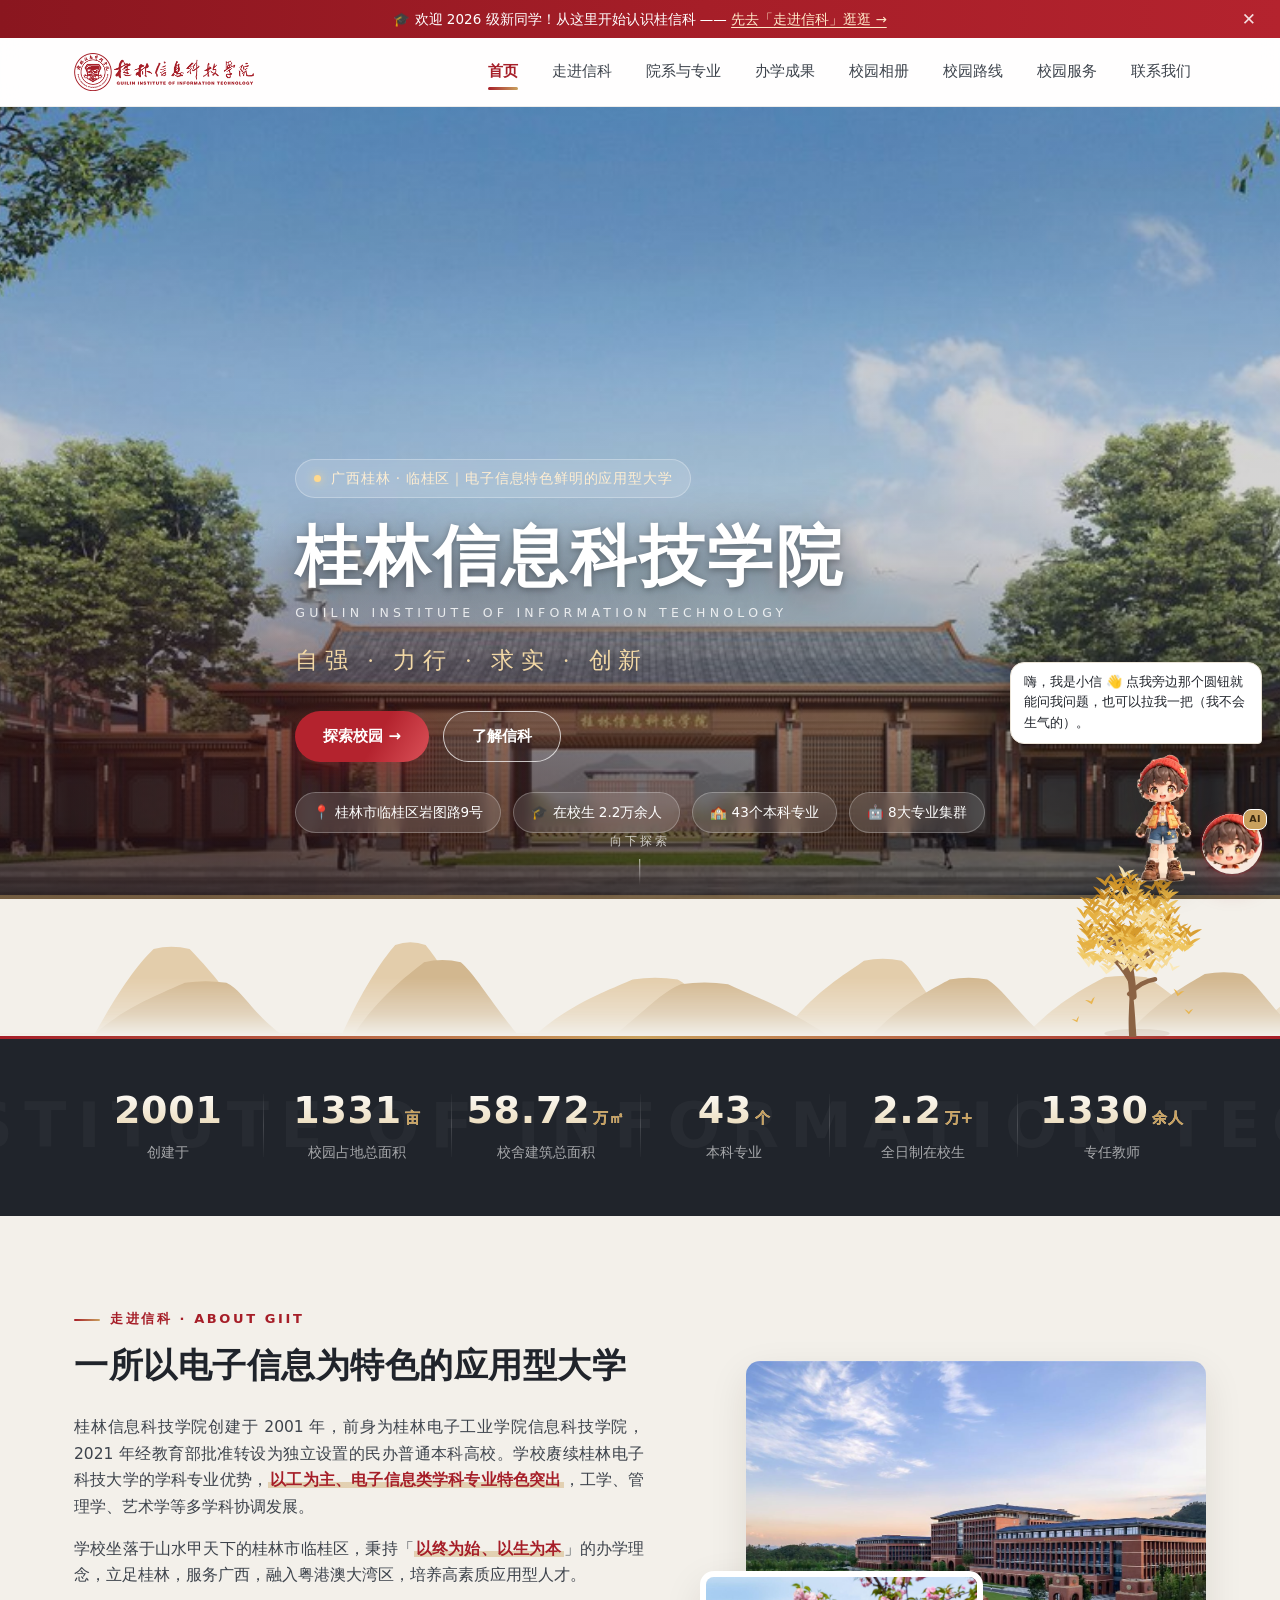
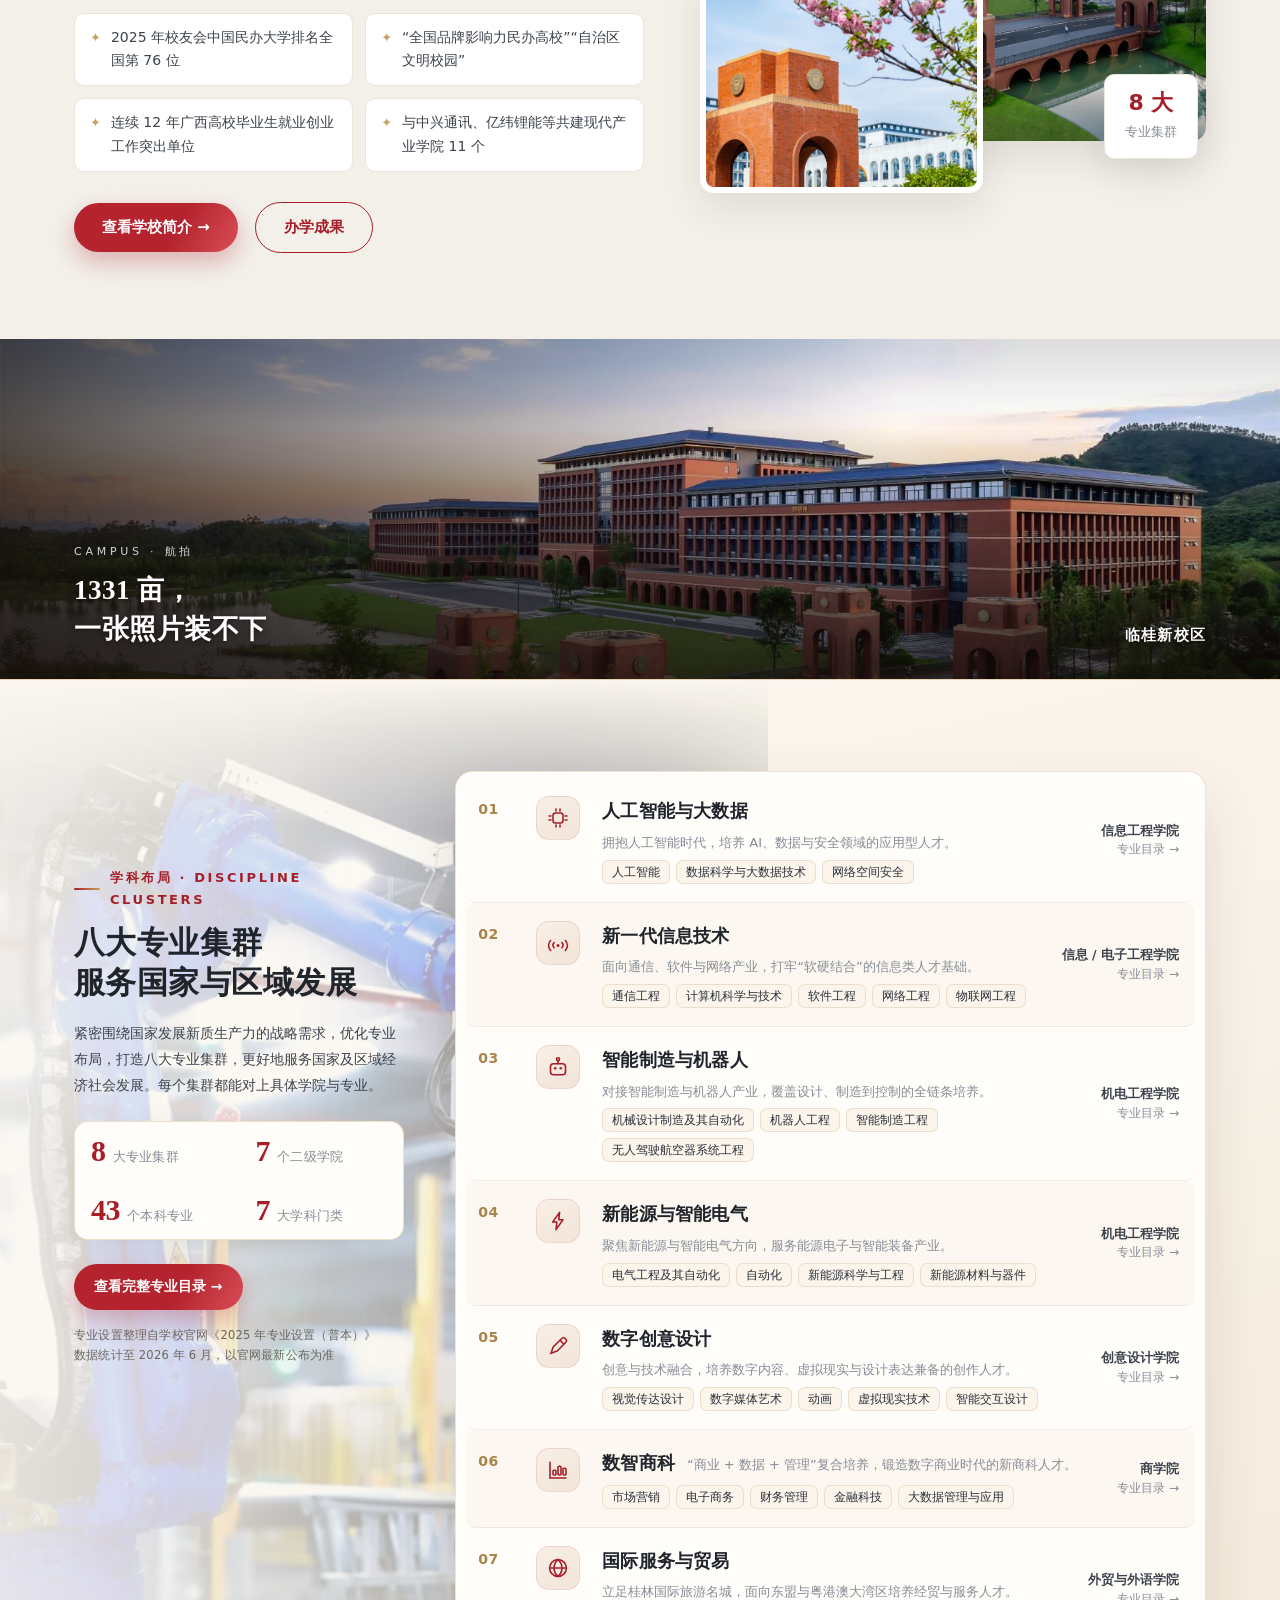
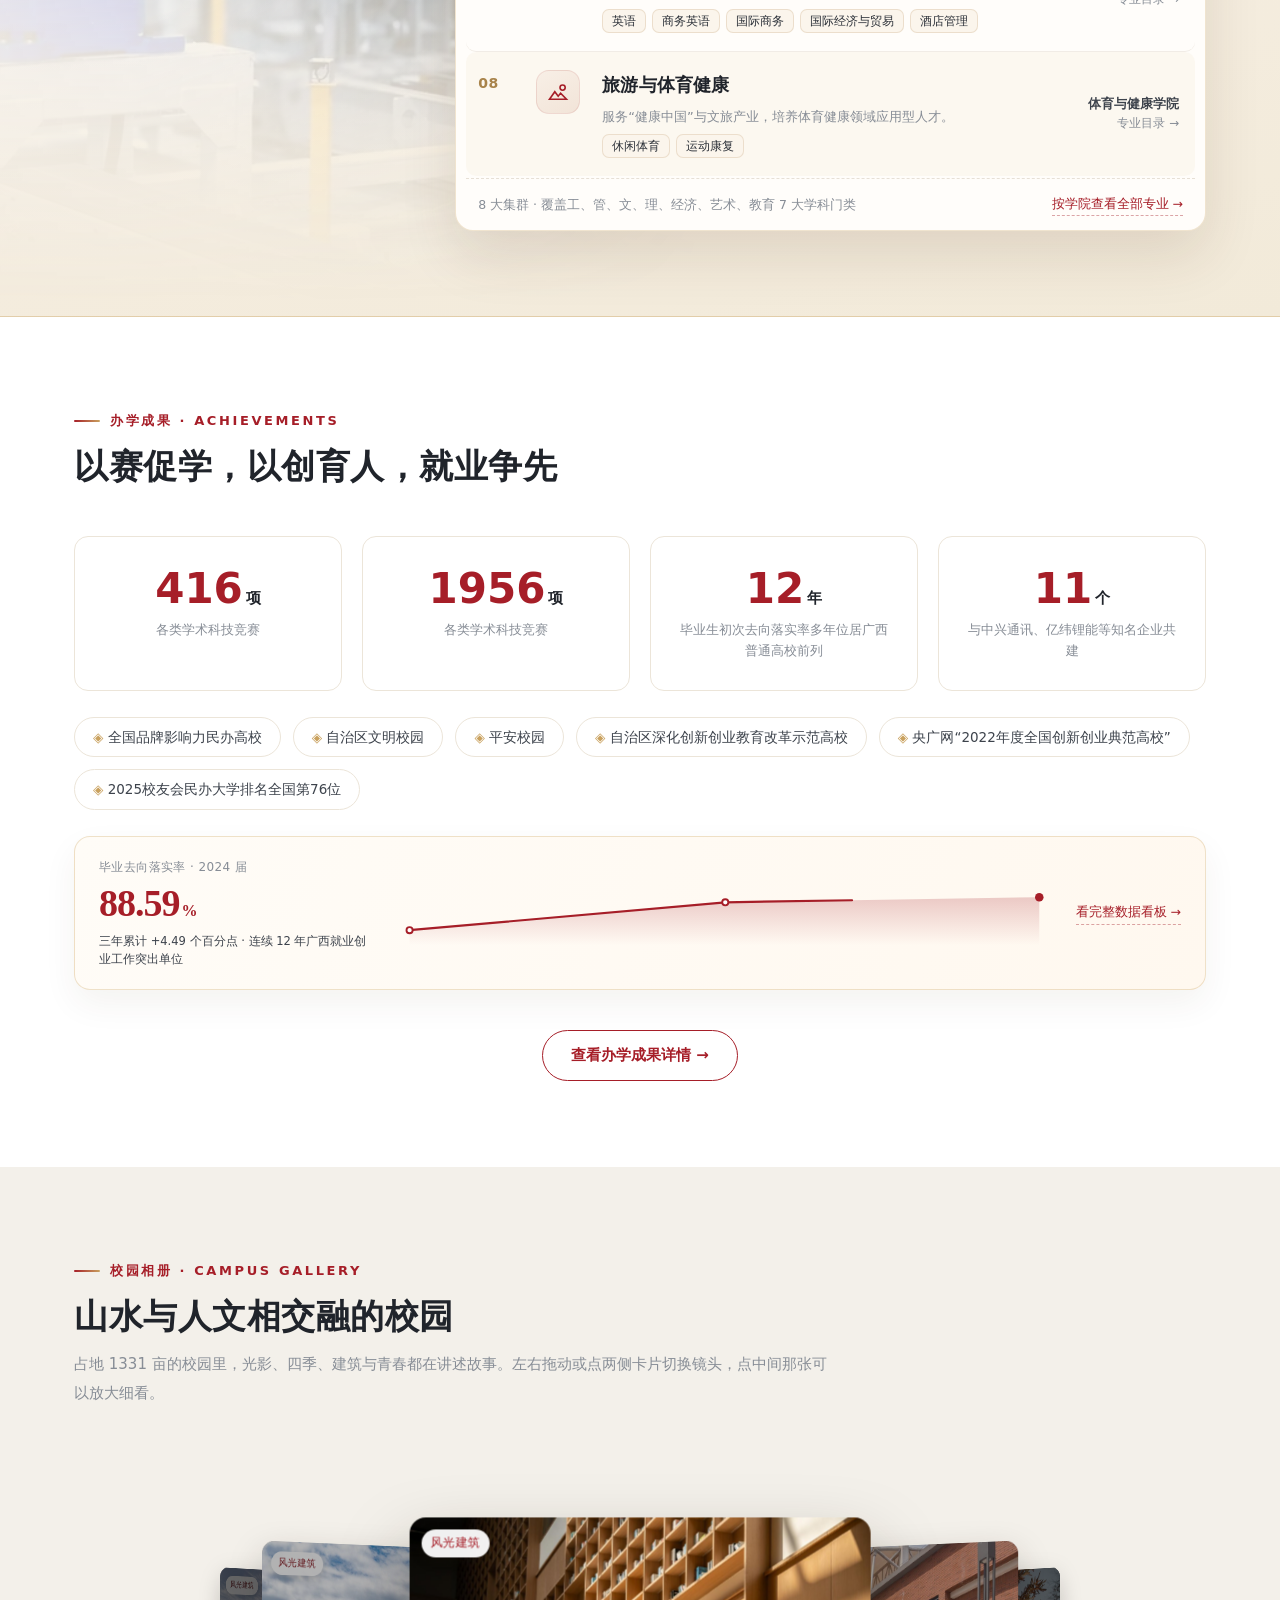
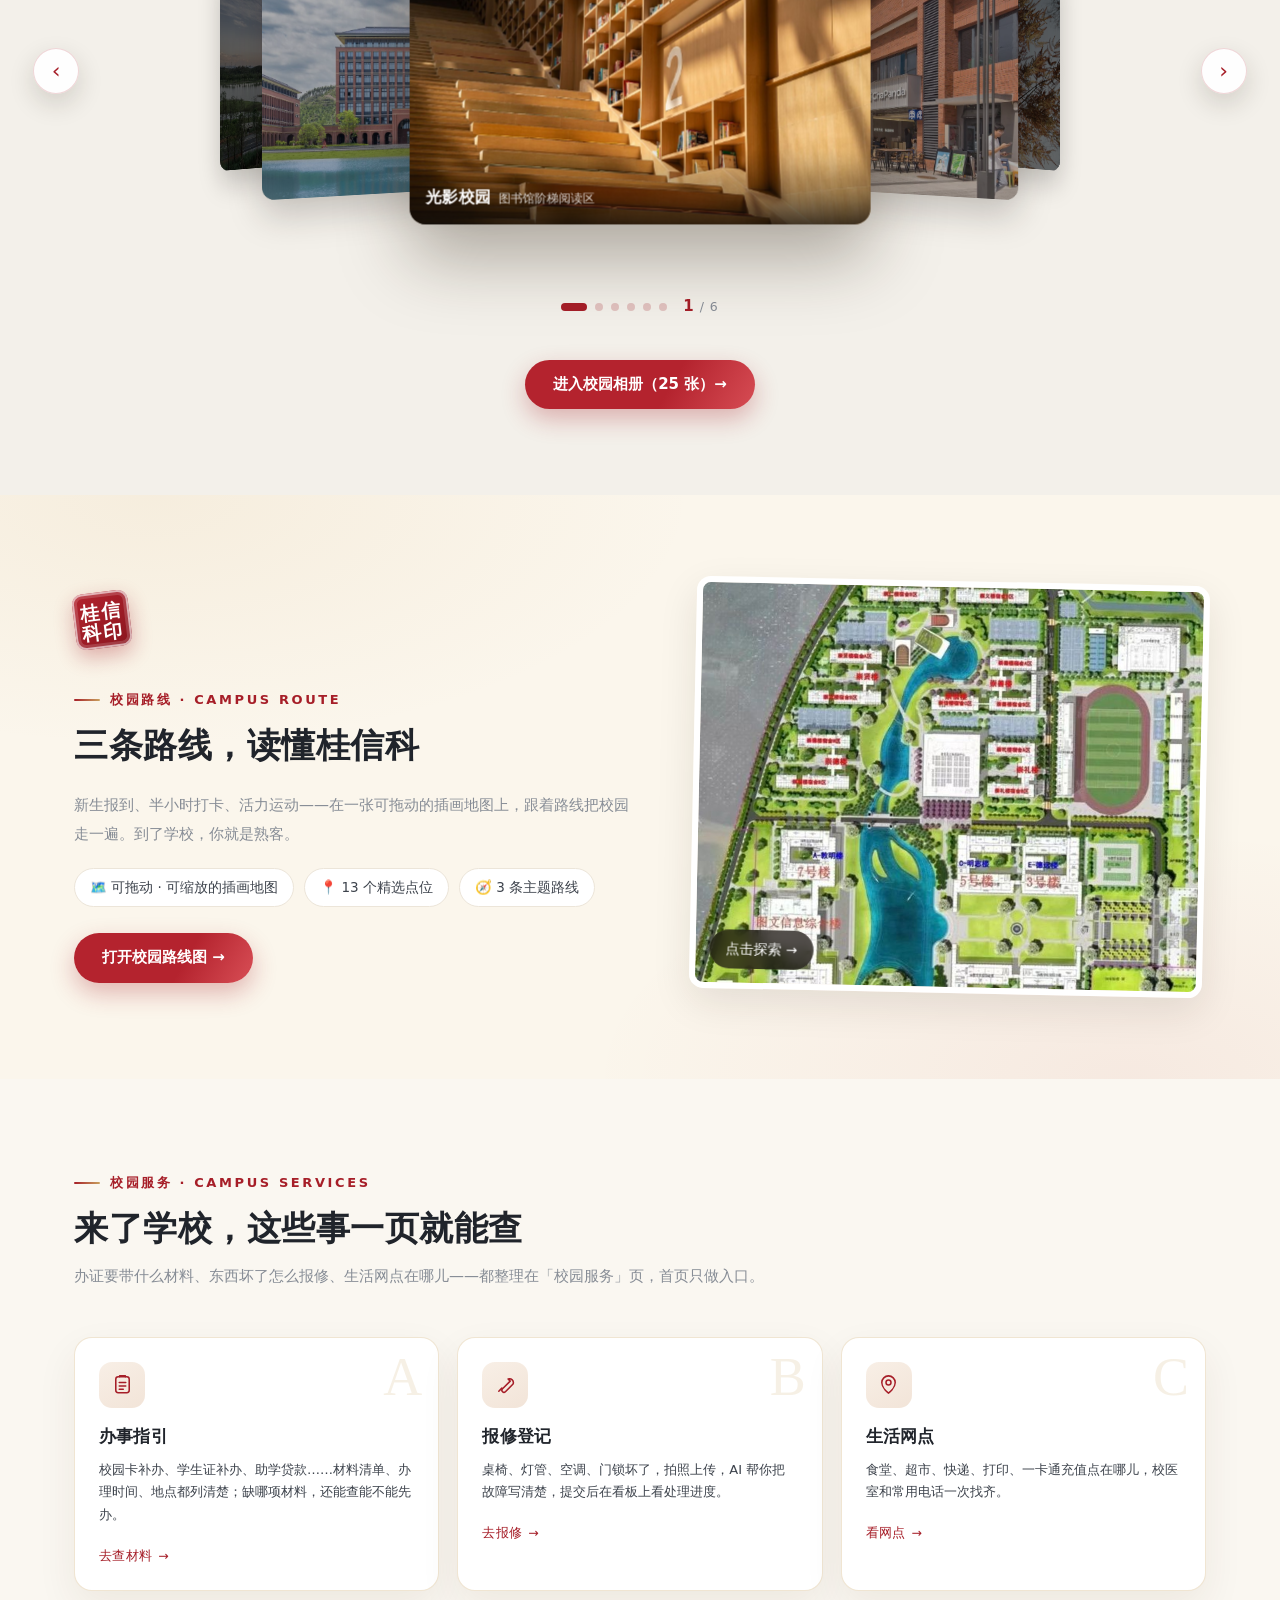
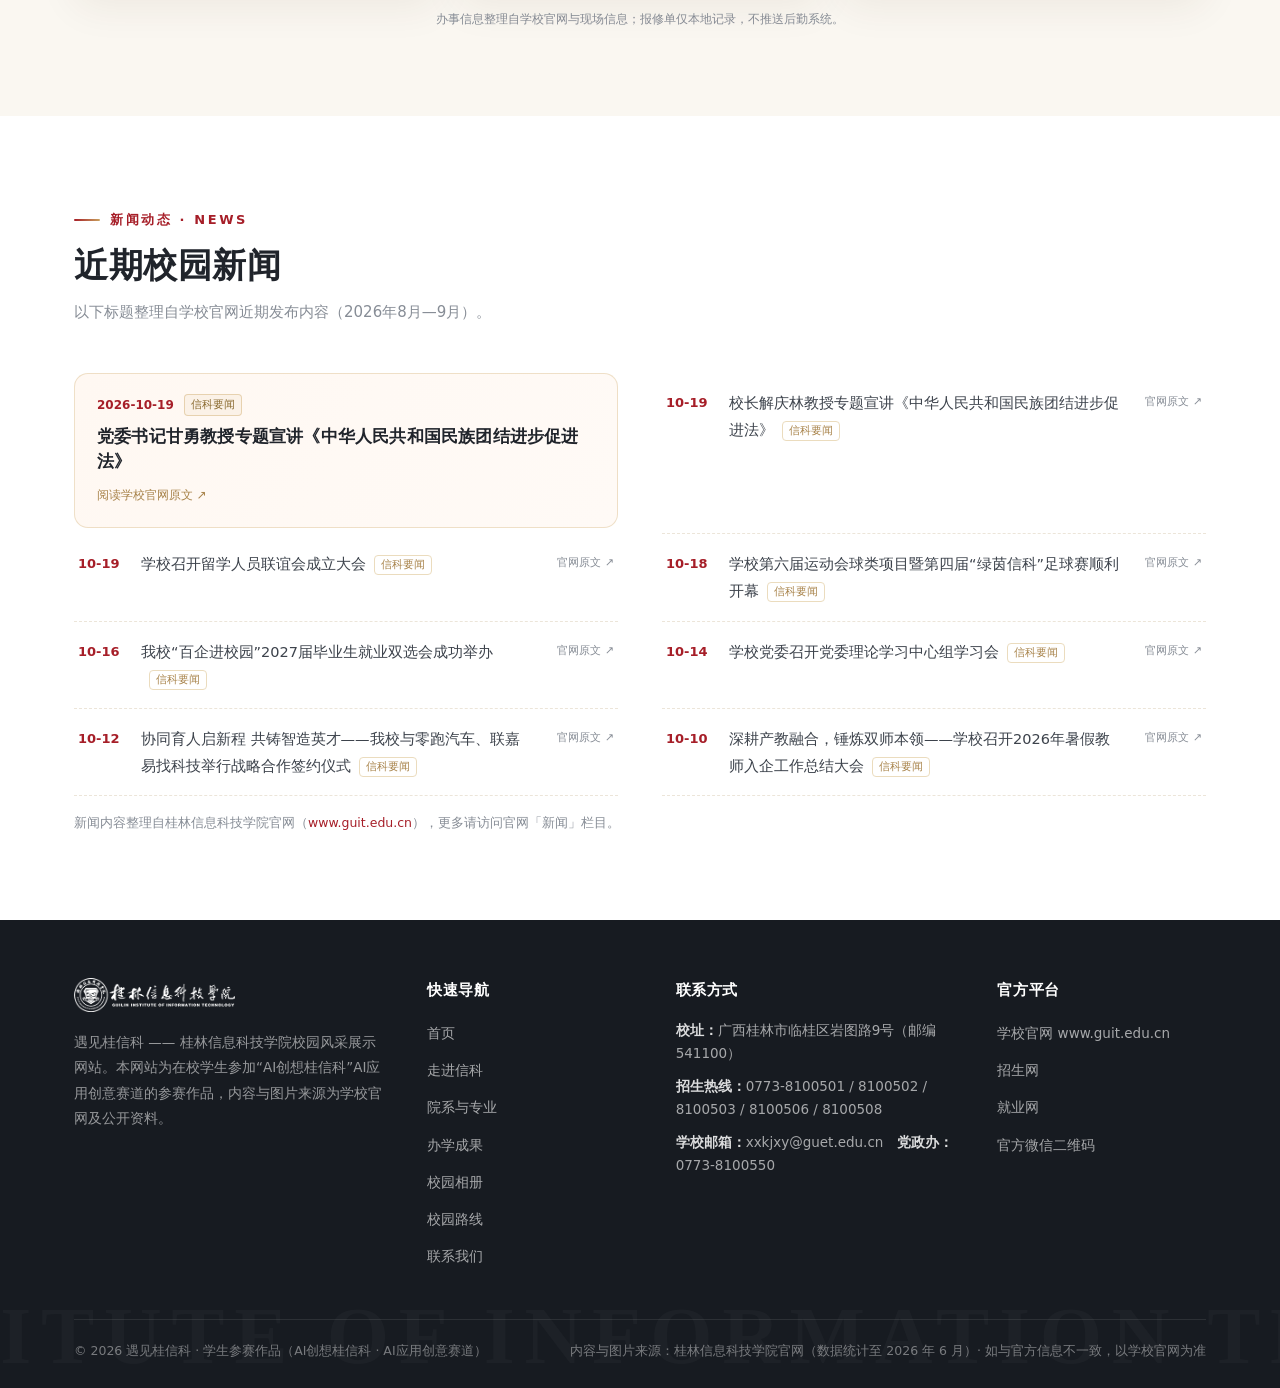
==== index.html @ f1e124c9 "Initial commit: GIIT campus showcase website" ====
<!DOCTYPE html>
<html lang="zh-CN">
<head>
<meta charset="UTF-8">
<meta name="viewport" content="width=device-width, initial-scale=1.0">
<title>遇见桂信科 | 桂林信息科技学院校园风采展示网站</title>
<meta name="description" content="遇见桂信科——桂林信息科技学院（GIIT）校园风采展示网站：学校简介、院系专业、办学成果、校园相册与联系方式。校训：自强 力行 求实 创新。">
<link rel="icon" href="assets/img/favicon.png">
<link rel="stylesheet" href="assets/css/style.css">
<link rel="stylesheet" href="assets/css/polish.css">
<link rel="stylesheet" href="assets/css/assistant.css">
<link rel="stylesheet" href="assets/css/mtn-bg.css">
<link rel="stylesheet" href="assets/css/clusters.css">
<link rel="stylesheet" href="assets/css/gallery-fan.css">
<link rel="stylesheet" href="assets/css/home.css">
</head>
<body class="pg-index">



<!-- 顶部公告 -->
<div class="topbar" id="topbar">
  <div class="container">
    <span>🎓 欢迎 2026 级新同学！从这里开始认识桂信科 —— <a href="about.html">先去「走进信科」逛逛 →</a></span>
    <button class="tb-close" title="关闭" aria-label="关闭">✕</button>
  </div>
</div>

<!-- 页头导航 -->
<header class="site-header">
  <div class="container nav">
    <a class="brand" href="index.html"><img src="assets/img/logo-red.png" alt="桂林信息科技学院"></a>
    <nav class="nav-menu">
      <a href="index.html" class="active">首页</a>
      <a href="about.html">走进信科</a>
      <a href="majors.html">院系与专业</a>
      <a href="honors.html">办学成果</a>
      <a href="campus.html">校园相册</a>
      <a href="route.html">校园路线</a>
      <a href="services.html">校园服务</a>
      <a href="contact.html">联系我们</a>
    </nav>
    <button class="nav-burger" aria-label="菜单">☰</button>
  </div>
</header>

<!-- 主视觉 -->
<section class="hero">
  <img class="hero-bg" src="assets/img/hero-gate-1440.jpg"
       srcset="assets/img/hero-gate-1440.jpg 1440w, assets/img/hero-gate-2560.jpg 2560w"
       sizes="100vw" alt="桂林信息科技学院新大门">
  <div class="container">
    <span class="hero-kicker"><span class="dot"></span>广西桂林 · 临桂区｜电子信息特色鲜明的应用型大学</span>
    <h1>桂林信息科技学院</h1>
    <div class="hero-en">Guilin Institute of Information Technology</div>
    <div class="hero-motto">自强 · 力行 · 求实 · 创新</div>
    <div class="hero-actions">
      <a class="btn btn-red" href="campus.html">探索校园 →</a>
      <a class="btn btn-ghost" href="about.html">了解信科</a>
    </div>
    <div class="hero-chips">
      <span class="chip">📍 桂林市临桂区岩图路9号</span>
      <span class="chip">🎓 在校生 2.2万余人</span>
      <span class="chip">🏫 43个本科专业</span>
      <span class="chip">🤖 8大专业集群</span>
    </div>
  </div>
  <div class="hero-scroll">向下探索</div>
</section>

<div class="mtn-top" aria-hidden="true">
  <span class="mtn-hills"></span>
  <span class="ginkgo g-sm"></span>
  <span class="ginkgo g-lg"></span>
</div>

<!-- 数据速览 -->
<section class="stats">
  <div class="container">
    <div class="stats-grid">
      <div class="stat reveal"><div class="num"><span class="counter" data-count="2001">2001</span></div><div class="lbl">创建于</div></div>
      <div class="stat reveal" data-delay="80"><div class="num"><span class="counter" data-count="1331">0</span><span class="unit">亩</span></div><div class="lbl">校园占地总面积</div></div>
      <div class="stat reveal" data-delay="160"><div class="num"><span class="counter" data-count="58.72" data-dec="2">0</span><span class="unit">万㎡</span></div><div class="lbl">校舍建筑总面积</div></div>
      <div class="stat reveal" data-delay="240"><div class="num"><span class="counter" data-count="43">0</span><span class="unit">个</span></div><div class="lbl">本科专业</div></div>
      <div class="stat reveal" data-delay="320"><div class="num"><span class="counter" data-count="2.2" data-dec="1">0</span><span class="unit">万+</span></div><div class="lbl">全日制在校生</div></div>
      <div class="stat reveal" data-delay="400"><div class="num"><span class="counter" data-count="1330">0</span><span class="unit">余人</span></div><div class="lbl">专任教师</div></div>
    </div>
  </div>
</section>

<!-- 走进信科（预览） -->
<section class="section">
  <div class="container about-split">
    <div class="about-text">
      <div class="sec-head" style="margin-bottom:26px">
        <span class="eyebrow">走进信科 · ABOUT GIIT</span>
        <h2 class="sec-title">一所以电子信息为特色的应用型大学</h2>
      </div>
      <p>桂林信息科技学院创建于 2001 年，前身为桂林电子工业学院信息科技学院，2021 年经教育部批准转设为独立设置的民办普通本科高校。学校赓续桂林电子科技大学的学科专业优势，<span class="hl">以工为主、电子信息类学科专业特色突出</span>，工学、管理学、艺术学等多学科协调发展。</p>
      <p>学校坐落于山水甲天下的桂林市临桂区，秉持「<span class="hl">以终为始、以生为本</span>」的办学理念，立足桂林，服务广西，融入粤港澳大湾区，培养高素质应用型人才。</p>
      <div class="about-points">
        <div class="pt">2025 年校友会中国民办大学排名全国第 76 位</div>
        <div class="pt">“全国品牌影响力民办高校”“自治区文明校园”</div>
        <div class="pt">连续 12 年广西高校毕业生就业创业工作突出单位</div>
        <div class="pt">与中兴通讯、亿纬锂能等共建现代产业学院 11 个</div>
      </div>
      <a class="btn btn-red" href="about.html">查看学校简介 →</a>
      <a class="btn btn-line" href="honors.html" style="margin-left:12px">办学成果</a>
    </div>
    <div class="about-imgs reveal">
      <div class="im-main"><img src="assets/img/gallery/fg-5.jpg" alt="云端瞰校——桂林信息科技学院校园航拍" loading="lazy"></div>
      <div class="im-sub"><img src="assets/img/gallery/fg-4.jpg" alt="绿意校园——钟楼与春花" loading="lazy"></div>
      <div class="badge"><b>8 大</b><span>专业集群</span></div>
    </div>
  </div>
</section>
<section class="pg-band bright b-index" aria-label="1331 亩，一张照片装不下">
  <div class="pg-in">
    <div class="container">
      <div><div class="pg-kicker">CAMPUS · 航拍</div><h2 class="pg-title">1331 亩，<br>一张照片装不下</h2></div>
      <div class="pg-note"><b>临桂新校区</b></div>
    </div>
  </div>
</section>


<!-- 八大专业集群（左说明 + 右清单，机械臂照片做左栏底） -->
<section class="section white theme-l" id="clusters">
  <div class="cl-photo" aria-hidden="true"><img src="assets/img/clusters/robot-arm-color.webp" alt=""></div>
  <div class="container">
    <div class="cl-wrap">
      <div class="cl-aside">
        <div class="sec-head">
          <span class="eyebrow">学科布局 · DISCIPLINE CLUSTERS</span>
          <h2 class="sec-title">八大专业集群<br>服务国家与区域发展</h2>
        </div>
        <p class="cl-lead">紧密围绕国家发展新质生产力的战略需求，优化专业布局，打造八大专业集群，更好地服务国家及区域经济社会发展。每个集群都能对上具体学院与专业。</p>
        <div class="cl-kpi">
          <div><b>8</b><span>大专业集群</span></div>
          <div><b>7</b><span>个二级学院</span></div>
          <div><b>43</b><span>个本科专业</span></div>
          <div><b>7</b><span>大学科门类</span></div>
        </div>
        <a class="btn btn-red" href="majors.html">查看完整专业目录 →</a>
        <p class="cl-note">专业设置整理自学校官网《2025 年专业设置（普本）》<br>数据统计至 2026 年 6 月，以官网最新公布为准</p>
      </div>
      <div class="cl-list">
        <article class="cl-item">
          <span class="cl-no">01</span>
          <span class="cl-ico" aria-hidden="true"><svg viewBox="0 0 24 24" fill="none" stroke="currentColor" stroke-width="1.6" stroke-linecap="round"><rect x="7" y="7" width="10" height="10" rx="2.5"/><path d="M10 3v2M14 3v2M10 19v2M14 19v2M3 10h2M3 14h2M19 10h2M19 14h2"/></svg></span>
          <div class="cl-main"><h3 class="cl-name">人工智能与大数据</h3><p class="cl-desc">拥抱人工智能时代，培养 AI、数据与安全领域的应用型人才。</p></div>
          <div class="cl-tags"><span>人工智能</span><span>数据科学与大数据技术</span><span>网络空间安全</span></div>
          <a class="cl-go" href="majors.html"><b>信息工程学院</b>专业目录 <i>→</i></a>
        </article>
        <article class="cl-item">
          <span class="cl-no">02</span>
          <span class="cl-ico" aria-hidden="true"><svg viewBox="0 0 24 24" fill="none" stroke="currentColor" stroke-width="1.6" stroke-linecap="round"><path d="M4.6 19.4a7 7 0 010-9.9"/><path d="M19.4 19.4a7 7 0 000-9.9"/><path d="M8.1 16.6a3.6 3.6 0 010-5"/><path d="M15.9 16.6a3.6 3.6 0 000-5"/><circle cx="12" cy="14.4" r="1.5" fill="currentColor" stroke="none"/></svg></span>
          <div class="cl-main"><h3 class="cl-name">新一代信息技术</h3><p class="cl-desc">面向通信、软件与网络产业，打牢“软硬结合”的信息类人才基础。</p></div>
          <div class="cl-tags"><span>通信工程</span><span>计算机科学与技术</span><span>软件工程</span><span>网络工程</span><span>物联网工程</span></div>
          <a class="cl-go" href="majors.html"><b>信息 / 电子工程学院</b>专业目录 <i>→</i></a>
        </article>
        <article class="cl-item">
          <span class="cl-no">03</span>
          <span class="cl-ico" aria-hidden="true"><svg viewBox="0 0 24 24" fill="none" stroke="currentColor" stroke-width="1.6" stroke-linecap="round"><rect x="4.5" y="8.8" width="15" height="11" rx="3"/><circle cx="9.2" cy="13.2" r="1.3" fill="currentColor" stroke="none"/><circle cx="14.8" cy="13.2" r="1.3" fill="currentColor" stroke="none"/><path d="M12 8.8V5.9"/><circle cx="12" cy="4.3" r="1.5"/></svg></span>
          <div class="cl-main"><h3 class="cl-name">智能制造与机器人</h3><p class="cl-desc">对接智能制造与机器人产业，覆盖设计、制造到控制的全链条培养。</p></div>
          <div class="cl-tags"><span>机械设计制造及其自动化</span><span>机器人工程</span><span>智能制造工程</span><span>无人驾驶航空器系统工程</span></div>
          <a class="cl-go" href="majors.html"><b>机电工程学院</b>专业目录 <i>→</i></a>
        </article>
        <article class="cl-item">
          <span class="cl-no">04</span>
          <span class="cl-ico" aria-hidden="true"><svg viewBox="0 0 24 24" fill="none" stroke="currentColor" stroke-width="1.6" stroke-linecap="round"><path d="M13.6 3.4L6.7 13h4.2l-.9 7.6L17 10.8h-4.3l.9-7.4z" stroke-linejoin="round"/></svg></span>
          <div class="cl-main"><h3 class="cl-name">新能源与智能电气</h3><p class="cl-desc">聚焦新能源与智能电气方向，服务能源电子与智能装备产业。</p></div>
          <div class="cl-tags"><span>电气工程及其自动化</span><span>自动化</span><span>新能源科学与工程</span><span>新能源材料与器件</span></div>
          <a class="cl-go" href="majors.html"><b>机电工程学院</b>专业目录 <i>→</i></a>
        </article>
        <article class="cl-item">
          <span class="cl-no">05</span>
          <span class="cl-ico" aria-hidden="true"><svg viewBox="0 0 24 24" fill="none" stroke="currentColor" stroke-width="1.6" stroke-linecap="round"><path d="M5 19.2l2.2-6.2L16 4.3a2 2 0 012.9 0l1 1a2 2 0 010 2.9L11.1 17 5 19.2z"/><path d="M14.4 6.6l3.1 3.1"/></svg></span>
          <div class="cl-main"><h3 class="cl-name">数字创意设计</h3><p class="cl-desc">创意与技术融合，培养数字内容、虚拟现实与设计表达兼备的创作人才。</p></div>
          <div class="cl-tags"><span>视觉传达设计</span><span>数字媒体艺术</span><span>动画</span><span>虚拟现实技术</span><span>智能交互设计</span></div>
          <a class="cl-go" href="majors.html"><b>创意设计学院</b>专业目录 <i>→</i></a>
        </article>
        <article class="cl-item">
          <span class="cl-no">06</span>
          <span class="cl-ico" aria-hidden="true"><svg viewBox="0 0 24 24" fill="none" stroke="currentColor" stroke-width="1.6" stroke-linecap="round"><path d="M4 4.2V20h16"/><rect x="7" y="12.2" width="3" height="4.8" rx="1"/><rect x="12" y="8.2" width="3" height="8.8" rx="1"/><rect x="17" y="10.2" width="3" height="6.8" rx="1"/></svg></span>
          <div class="cl-main"><h3 class="cl-name">数智商科</h3><p class="cl-desc">“商业 + 数据 + 管理”复合培养，锻造数字商业时代的新商科人才。</p></div>
          <div class="cl-tags"><span>市场营销</span><span>电子商务</span><span>财务管理</span><span>金融科技</span><span>大数据管理与应用</span></div>
          <a class="cl-go" href="majors.html"><b>商学院</b>专业目录 <i>→</i></a>
        </article>
        <article class="cl-item">
          <span class="cl-no">07</span>
          <span class="cl-ico" aria-hidden="true"><svg viewBox="0 0 24 24" fill="none" stroke="currentColor" stroke-width="1.6" stroke-linecap="round"><circle cx="12" cy="12" r="8.4"/><path d="M3.6 12h16.8"/><path d="M12 3.6c2.6 2.3 4 5.3 4 8.4s-1.4 6.1-4 8.4c-2.6-2.3-4-5.3-4-8.4s1.4-6.1 4-8.4z"/></svg></span>
          <div class="cl-main"><h3 class="cl-name">国际服务与贸易</h3><p class="cl-desc">立足桂林国际旅游名城，面向东盟与粤港澳大湾区培养经贸与服务人才。</p></div>
          <div class="cl-tags"><span>英语</span><span>商务英语</span><span>国际商务</span><span>国际经济与贸易</span><span>酒店管理</span></div>
          <a class="cl-go" href="majors.html"><b>外贸与外语学院</b>专业目录 <i>→</i></a>
        </article>
        <article class="cl-item">
          <span class="cl-no">08</span>
          <span class="cl-ico" aria-hidden="true"><svg viewBox="0 0 24 24" fill="none" stroke="currentColor" stroke-width="1.6" stroke-linecap="round"><circle cx="16.6" cy="7.6" r="2.6"/><path d="M3.5 19.2l5.3-7.5 3.4 4.5 2.4-3.1 5.9 6.1z"/></svg></span>
          <div class="cl-main"><h3 class="cl-name">旅游与体育健康</h3><p class="cl-desc">服务“健康中国”与文旅产业，培养体育健康领域应用型人才。</p></div>
          <div class="cl-tags"><span>休闲体育</span><span>运动康复</span></div>
          <a class="cl-go" href="majors.html"><b>体育与健康学院</b>专业目录 <i>→</i></a>
        </article>
        <div class="cl-foot"><span>8 大集群 · 覆盖工、管、文、理、经济、艺术、教育 7 大学科门类</span><a href="majors.html">按学院查看全部专业 →</a></div>
      </div>
    </div>
  </div>
</section>

<!-- 办学成果（预览） -->
<section class="section white">
  <div class="container">
    <div class="sec-head">
      <span class="eyebrow">办学成果 · ACHIEVEMENTS</span>
      <h2 class="sec-title">以赛促学，以创育人，就业争先</h2>
    </div>
    <div class="result-cards">
      <div class="result-card reveal"><div class="num"><span class="counter" data-count="428">0</span><span class="unit">项</span></div><div class="lb">近三学年国家级奖项</div><div class="ps">各类学术科技竞赛</div></div>
      <div class="result-card reveal" data-delay="80"><div class="num"><span class="counter" data-count="2010">0</span><span class="unit">项</span></div><div class="lb">近三学年自治区级奖项</div><div class="ps">各类学术科技竞赛</div></div>
      <div class="result-card reveal" data-delay="160"><div class="num"><span class="counter" data-count="12">0</span><span class="unit">年</span></div><div class="lb">连续获评广西高校毕业生就业创业工作突出单位</div><div class="ps">毕业生初次去向落实率多年位居广西普通高校前列</div></div>
      <div class="result-card reveal" data-delay="240"><div class="num"><span class="counter" data-count="11">0</span><span class="unit">个</span></div><div class="lb">现代产业学院</div><div class="ps">与中兴通讯、亿纬锂能等知名企业共建</div></div>
    </div>
    <div class="honor-chips reveal">
      <span>全国品牌影响力民办高校</span>
      <span>自治区文明校园</span>
      <span>平安校园</span>
      <span>自治区深化创新创业教育改革示范高校</span>
      <span>央广网“2022年度全国创新创业典范高校”</span>
      <span>2025校友会民办大学排名全国第76位</span>
    </div>

    <div class="honor-chart reveal" id="honorChart">
      <div class="hc-left">
        <span class="hc-k">毕业去向落实率 · 2024 届</span>
        <strong>88.59<small>%</small></strong>
        <span class="hc-note">三年累计 +4.49 个百分点 · 连续 12 年广西就业创业工作突出单位</span>
      </div>
      <svg class="hc-spark" viewBox="0 0 760 74" aria-label="2022 至 2024 届毕业去向落实率：84.1%、87.9%、88.59%">
        <defs>
          <linearGradient id="hcGrad" x1="0" y1="0" x2="0" y2="1">
            <stop offset="0%" stop-color="#A61E28" stop-opacity=".22"/>
            <stop offset="100%" stop-color="#A61E28" stop-opacity="0"/>
          </linearGradient>
        </defs>
        <path class="area" d="M10,56.5 L380,23.8 L748,17.8 L748,74 L10,74 Z"/>
        <path class="line" d="M10,56.5 L380,23.8 L748,17.8"/>
        <circle cx="10" cy="56.5" r="3.6" fill="#fff" stroke="#A61E28" stroke-width="2.2"/>
        <circle cx="380" cy="23.8" r="3.6" fill="#fff" stroke="#A61E28" stroke-width="2.2"/>
        <circle cx="748" cy="17.8" r="5" fill="#A61E28"/>
      </svg>
      <a class="hc-more" href="honors.html#databoard">看完整数据看板 →</a>
    </div>
    <div class="sec-more"><a class="btn btn-line" href="honors.html">查看办学成果详情 →</a></div>
  </div>
</section>

<!-- 校园相册（扇形封面流） -->
<section class="section fan-section" id="galleryFan">
  <div class="container">
    <div class="sec-head">
      <span class="eyebrow">校园相册 · CAMPUS GALLERY</span>
      <h2 class="sec-title">山水与人文相交融的校园</h2>
      <p class="sec-sub">占地 1331 亩的校园里，光影、四季、建筑与青春都在讲述故事。左右拖动或点两侧卡片切换镜头，点中间那张可以放大细看。</p>
    </div>
  </div>

  <div class="fan-stage" id="fanStage" aria-label="校园风光图片轮播：左右方向键切换，回车放大">
    <div class="fan-glow" aria-hidden="true"></div>
    <div class="fan-track" id="fanTrack">
      <figure class="fan-card" data-title="光影校园" data-cat="风光建筑" data-desc="图书馆里的阶梯阅读区：整面木质书墙沿台阶铺开，午后阳光从高窗斜射进来，是学生最爱的自习角落。">
        <img src="assets/img/gallery/fg-1.jpg" alt="光影校园——图书馆阶梯阅读区">
        <span class="fan-cat">风光建筑</span>
        <figcaption class="fan-cap"><b>光影校园</b><span>图书馆阶梯阅读区</span></figcaption>
      </figure>
      <figure class="fan-card" data-title="校园烟火" data-cat="风光建筑" data-desc="教学楼下就是生活服务街——超市、奶茶店和露天座位一字排开，课间十分钟的烟火气全在这里。">
        <img src="assets/img/gallery/fg-2.jpg" alt="校园烟火——教学楼下生活服务街">
        <span class="fan-cat">风光建筑</span>
        <figcaption class="fan-cap"><b>校园烟火</b><span>教学楼下生活服务街</span></figcaption>
      </figure>
      <figure class="fan-card" data-title="四时景致" data-cat="风光建筑" data-desc="抬头看秋天：红橙色的枝叶铺满天空，和蓝天撞出最鲜的一抹秋色，是校园里最好拍的季节。">
        <img src="assets/img/gallery/fg-3.jpg" alt="四时景致——秋日树冠仰拍">
        <span class="fan-cat">风光建筑</span>
        <figcaption class="fan-cap"><b>四时景致</b><span>秋日树冠仰拍</span></figcaption>
      </figure>
      <figure class="fan-card" data-title="绿意校园" data-cat="风光建筑" data-desc="春天的钟楼：红砖塔身、拱形门洞，配上一树粉色花枝，是校园里最经典的取景角度。">
        <img src="assets/img/gallery/fg-4.jpg" alt="绿意校园——钟楼与春日花枝">
        <span class="fan-cat">风光建筑</span>
        <figcaption class="fan-cap"><b>绿意校园</b><span>钟楼与春日花枝</span></figcaption>
      </figure>
      <figure class="fan-card" data-title="云端瞰校" data-cat="风光建筑" data-desc="从高处望向教学区：三座红砖门楼连着拱桥，湖面、草坪与教学楼依次排开，这是走进校园的第一眼。">
        <img src="assets/img/gallery/fg-5.jpg" alt="云端瞰校——校门桥与教学区">
        <span class="fan-cat">风光建筑</span>
        <figcaption class="fan-cap"><b>云端瞰校</b><span>校门桥与教学区</span></figcaption>
      </figure>
      <figure class="fan-card" data-title="校园建筑" data-cat="风光建筑" data-desc="知行楼正面：红色砖墙与拱门门厅一字排开，楼前是水绿与草坪，天光落下来时最有气势。">
        <img src="assets/img/gallery/fg-6.jpg" alt="校园建筑——知行楼（图书馆）正面">
        <span class="fan-cat">风光建筑</span>
        <figcaption class="fan-cap"><b>校园建筑</b><span>知行楼（图书馆）正面</span></figcaption>
      </figure>
    </div>
    <button type="button" class="fan-nav fan-prev" id="fanPrev" aria-label="上一张">‹</button>
    <button type="button" class="fan-nav fan-next" id="fanNext" aria-label="下一张">›</button>
  </div>

  <div class="container">
    <div class="fan-bar">
      <div class="fan-dots" id="fanDots"></div>
      <div class="fan-count"><b id="fanIdx">1</b> / 6</div>
    </div>
    <div class="sec-more"><a class="btn btn-red" href="campus.html">进入校园相册（25 张）→</a></div>
  </div>
</section>

<!-- 放大查看 -->
<div class="fan-modal" id="fanModal" role="dialog" aria-modal="true" aria-labelledby="fanModalTitle" aria-hidden="true">
  <div class="fan-modal-box">
    <div class="fan-modal-imgwrap">
      <img class="fan-modal-img" id="fanModalImg" src="assets/img/gallery/fg-1.jpg" alt="">
      <button type="button" class="fan-x" id="fanModalClose" aria-label="关闭">✕</button>
      <button type="button" class="fan-mnav fan-mprev" id="fanModalPrev" aria-label="上一张">‹</button>
      <button type="button" class="fan-mnav fan-mnext" id="fanModalNext" aria-label="下一张">›</button>
    </div>
    <div class="fan-modal-info">
      <span class="fan-modal-cat" id="fanModalCat">风光建筑</span>
      <h3 class="fan-modal-title" id="fanModalTitle"></h3>
      <p class="fan-modal-desc" id="fanModalDesc"></p>
      <div class="fan-modal-foot">
        <span id="fanModalCount">1 / 6</span>
        <a href="campus.html">在校园相册里看全部 25 张 →</a>
      </div>
    </div>
  </div>
</div>

<!-- 校园路线 -->
<section class="section tint">
  <div class="container route-promo">
    <div>
      <span class="seal">桂信科印</span>
      <div class="sec-head" style="margin:20px 0 22px">
        <span class="eyebrow">校园路线 · CAMPUS ROUTE</span>
        <h2 class="sec-title">三条路线，读懂桂信科</h2>
      </div>
      <p class="sec-sub">新生报到、半小时打卡、活力运动——在一张可拖动的插画地图上，跟着路线把校园走一遍。到了学校，你就是熟客。</p>
      <div class="rp-points">
        <span>🗺️ 可拖动 · 可缩放的插画地图</span>
        <span>📍 13 个精选点位</span>
        <span>🧭 3 条主题路线</span>
      </div>
      <a class="btn btn-red" href="route.html">打开校园路线图 →</a>
    </div>
    <a class="route-promo-map" href="route.html">
      <img src="assets/img/map/campus-map-thumb.jpg" alt="校园插画地图预览" loading="lazy">
      <span class="rp-badge">点击探索 →</span>
    </a>
  </div>
</section>

<!-- 校园服务（入口） -->
<section class="section svc-entry">
  <div class="container">
    <div class="sec-head">
      <span class="eyebrow">校园服务 · CAMPUS SERVICES</span>
      <h2 class="sec-title">来了学校，这些事一页就能查</h2>
      <p class="sec-sub">办证要带什么材料、东西坏了怎么报修、生活网点在哪儿——都整理在「校园服务」页，首页只做入口。</p>
    </div>
    <div class="se-grid">
      <a class="se-card" href="services.html#tab-a">
        <span class="se-key">A</span>
        <span class="se-ico"><svg viewBox="0 0 24 24" fill="none" stroke="currentColor" stroke-width="1.6" stroke-linecap="round" stroke-linejoin="round"><rect x="5" y="4" width="14" height="16.5" rx="2.5"/><path d="M9 4V2.8h6V4"/><path d="M8.6 10h6.8M8.6 13.5h6.8M8.6 17h4.2"/></svg></span>
        <h3>办事指引</h3>
        <p>校园卡补办、学生证补办、助学贷款……材料清单、办理时间、地点都列清楚；缺哪项材料，还能查能不能先办。</p>
        <span class="se-enter">去查材料 <i>→</i></span>
      </a>
      <a class="se-card" href="services.html#tab-b">
        <span class="se-key">B</span>
        <span class="se-ico"><svg viewBox="0 0 24 24" fill="none" stroke="currentColor" stroke-width="1.6" stroke-linecap="round" stroke-linejoin="round"><path d="M14.7 6.3a4 4 0 015.2 5.2l-8 8a2.1 2.1 0 01-3-3l8-8z"/><path d="M5 19l3.2-3.2"/></svg></span>
        <h3>报修登记</h3>
        <p>桌椅、灯管、空调、门锁坏了，拍照上传，AI 帮你把故障写清楚，提交后在看板上看处理进度。</p>
        <span class="se-enter">去报修 <i>→</i></span>
      </a>
      <a class="se-card" href="services.html#tab-c">
        <span class="se-key">C</span>
        <span class="se-ico"><svg viewBox="0 0 24 24" fill="none" stroke="currentColor" stroke-width="1.6" stroke-linecap="round" stroke-linejoin="round"><path d="M12 21s-7-5.1-7-11a7 7 0 1114 0c0 5.9-7 11-7 11z"/><circle cx="12" cy="10" r="2.6"/></svg></span>
        <h3>生活网点</h3>
        <p>食堂、超市、快递、打印、一卡通充值点在哪儿，校医室和常用电话一次找齐。</p>
        <span class="se-enter">看网点 <i>→</i></span>
      </a>
    </div>
    <p class="se-note">办事信息整理自学校官网与现场信息；报修单仅本地记录，不推送后勤系统。</p>
  </div>
</section>

<!-- 新闻动态 -->
<section class="section white">
  <div class="container">
    <div class="sec-head">
      <span class="eyebrow">新闻动态 · NEWS</span>
      <h2 class="sec-title">近期校园新闻</h2>
      <p class="sec-sub">以下标题整理自学校官网近期发布内容（2026年8月—9月）。</p>
    </div>
    <div class="news-wrap">
      <a class="news-head reveal" href="https://www.guit.edu.cn/info/1025/34823.htm" target="_blank" rel="noopener">
        <span class="nh-top"><span class="nh-date">2026-10-19</span><span class="nh-tag">信科要闻</span></span>
        <span class="nh-title">党委书记甘勇教授专题宣讲《中华人民共和国民族团结进步促进法》</span>
        <span class="nh-more">阅读学校官网原文 ↗</span>
      </a>
      <a class="news-item reveal" href="https://www.guit.edu.cn/info/1025/34826.htm" target="_blank" rel="noopener">
        <span class="n-date">10-19</span>
        <span class="n-main"><span class="n-title">校长解庆林教授专题宣讲《中华人民共和国民族团结进步促进法》<span class="n-tag">信科要闻</span></span></span>
        <span class="n-out">官网原文 ↗</span>
      </a>
      <a class="news-item reveal" href="https://www.guit.edu.cn/info/1025/34813.htm" target="_blank" rel="noopener">
        <span class="n-date">10-19</span>
        <span class="n-main"><span class="n-title">学校召开留学人员联谊会成立大会<span class="n-tag">信科要闻</span></span></span>
        <span class="n-out">官网原文 ↗</span>
      </a>
      <a class="news-item reveal" href="https://www.guit.edu.cn/info/1025/34810.htm" target="_blank" rel="noopener">
        <span class="n-date">10-18</span>
        <span class="n-main"><span class="n-title">学校第六届运动会球类项目暨第四届“绿茵信科”足球赛顺利开幕<span class="n-tag">信科要闻</span></span></span>
        <span class="n-out">官网原文 ↗</span>
      </a>
      <a class="news-item reveal" href="https://www.guit.edu.cn/info/1025/34775.htm" target="_blank" rel="noopener">
        <span class="n-date">10-16</span>
        <span class="n-main"><span class="n-title">我校“百企进校园”2027届毕业生就业双选会成功举办<span class="n-tag">信科要闻</span></span></span>
        <span class="n-out">官网原文 ↗</span>
      </a>
      <a class="news-item reveal" href="https://www.guit.edu.cn/info/1025/34766.htm" target="_blank" rel="noopener">
        <span class="n-date">10-14</span>
        <span class="n-main"><span class="n-title">学校党委召开党委理论学习中心组学习会<span class="n-tag">信科要闻</span></span></span>
        <span class="n-out">官网原文 ↗</span>
      </a>
      <a class="news-item reveal" href="https://www.guit.edu.cn/info/1025/34762.htm" target="_blank" rel="noopener">
        <span class="n-date">10-12</span>
        <span class="n-main"><span class="n-title">协同育人启新程 共铸智造英才——我校与零跑汽车、联嘉易找科技举行战略合作签约仪式<span class="n-tag">信科要闻</span></span></span>
        <span class="n-out">官网原文 ↗</span>
      </a>
      <a class="news-item reveal" href="https://www.guit.edu.cn/info/1025/34750.htm" target="_blank" rel="noopener">
        <span class="n-date">10-10</span>
        <span class="n-main"><span class="n-title">深耕产教融合，锤炼双师本领——学校召开2026年暑假教师入企工作总结大会<span class="n-tag">信科要闻</span></span></span>
        <span class="n-out">官网原文 ↗</span>
      </a>
    </div>
    <div class="news-note">新闻内容整理自桂林信息科技学院官网（<a href="https://www.guit.edu.cn/" target="_blank" rel="noopener" style="color:var(--red)">www.guit.edu.cn</a>），更多请访问官网「新闻」栏目。</div>
  </div>
</section>

<!-- 页脚 -->
<footer class="footer">
  <div class="container">
    <div class="f-grid">
      <div class="f-brand">
        <img src="assets/img/logo-white.png" alt="桂林信息科技学院">
        <p>遇见桂信科 —— 桂林信息科技学院校园风采展示网站。本网站为在校学生参加“AI创想桂信科”AI应用创意赛道的参赛作品，内容与图片来源为学校官网及公开资料。</p>
      </div>
      <div>
        <div class="f-title">快速导航</div>
        <ul class="f-links">
          <li><a href="index.html">首页</a></li>
          <li><a href="about.html">走进信科</a></li>
          <li><a href="majors.html">院系与专业</a></li>
          <li><a href="honors.html">办学成果</a></li>
          <li><a href="campus.html">校园相册</a></li>
          <li><a href="route.html">校园路线</a></li>
          <li><a href="contact.html">联系我们</a></li>
        </ul>
      </div>
      <div>
        <div class="f-title">联系方式</div>
        <ul class="f-contact">
          <li><b>校址：</b>广西桂林市临桂区岩图路9号（邮编 541100）</li>
          <li><b>招生热线：</b>0773-8100501 / 8100502 / 8100503 / 8100506 / 8100508</li>
          <li><b>学校邮箱：</b>xxkjxy@guet.edu.cn　<b>党政办：</b>0773-8100550</li>
        </ul>
      </div>
      <div>
        <div class="f-title">官方平台</div>
        <ul class="f-links">
          <li><a href="https://www.guit.edu.cn/" target="_blank" rel="noopener">学校官网 www.guit.edu.cn</a></li>
          <li><a href="https://www.guit.edu.cn/zs/" target="_blank" rel="noopener">招生网</a></li>
          <li><a href="https://www.guit.edu.cn/xjy/" target="_blank" rel="noopener">就业网</a></li>
          <li><a href="contact.html">官方微信二维码</a></li>
        </ul>
      </div>
    </div>
    <div class="f-bottom">
      <span>© <span class="js-year">2026</span> 遇见桂信科 · 学生参赛作品（AI创想桂信科 · AI应用创意赛道）</span>
      <span>内容与图片来源：桂林信息科技学院官网（数据统计至 2026 年 6 月）· 如与官方信息不一致，以学校官网为准</span>
    </div>
  </div>
</footer>

<button class="backtop" aria-label="返回顶部">↑</button>
<script src="assets/js/main.js"></script>
<script src="assets/js/route.js"></script>
<script src="assets/js/gallery-fan.js"></script>
<script>
/* 首页就业率小图：滚到就播放 */
(function(){
  var el = document.getElementById('honorChart');
  if (!el) return;
  if (!('IntersectionObserver' in window) || (window.matchMedia && window.matchMedia('(prefers-reduced-motion: reduce)').matches)) {
    el.classList.add('in'); return;
  }
  var io = new IntersectionObserver(function(es){
    es.forEach(function(e){ if (e.isIntersecting) { el.classList.add('in'); io.disconnect(); } });
  }, { threshold: .3 });
  io.observe(el);
})();
</script>
<script src="assets/js/assistant.js"></script>
</body>
</html>
---- assets/css/style.css ----
/* ============================================================
   遇见桂信科 · 桂林信息科技学院校园风采展示网站
   样式系统 style.css
   ============================================================ */

:root{
  --red:#A61E28;
  --red-2:#8A161F;
  --red-3:#C0392B;
  --red-soft:#F7E9E6;
  --gold:#C9A15E;
  --gold-2:#A8834A;
  --gold-soft:#EBDCBE;
  --ink:#20242B;
  --ink-2:#2B3038;
  --text:#3D434C;
  --muted:#878D96;
  --paper:#FAF7F1;
  --card:#FFFFFF;
  --line:#ECE5D9;
  --line-2:#F3EEE5;
  --shadow-s:0 4px 14px rgba(40,28,16,.06);
  --shadow-m:0 14px 38px rgba(40,28,16,.10);
  --radius:14px;
  --radius-s:10px;
  --w:1180px;
  --font-sans:"Microsoft YaHei","PingFang SC","Noto Sans SC","Source Han Sans SC",system-ui,-apple-system,"Segoe UI",Arial,sans-serif;
  --font-serif:"Songti SC","Noto Serif SC","Source Han Serif SC","SimSun",serif;
  --font-kai:"KaiTi","STKaiti","楷体","Kaiti SC",serif;
}

*{margin:0;padding:0;box-sizing:border-box}
html{scroll-behavior:smooth}
body{
  font-family:var(--font-sans);
  color:var(--text);
  background:var(--paper);
  line-height:1.7;
  -webkit-font-smoothing:antialiased;
}
img{display:block;max-width:100%}
a{color:inherit;text-decoration:none}
ul{list-style:none}
button{font-family:inherit;cursor:pointer}
::selection{background:rgba(166,30,40,.85);color:#fff}

.container{max-width:var(--w);margin:0 auto;padding:0 24px}

/* ---------- 顶部公告条 ---------- */
.topbar{
  background:linear-gradient(90deg,var(--red-2),var(--red) 55%,#B4232E);
  color:#fff;font-size:13.5px;position:relative;z-index:60;
}
.topbar .container{display:flex;align-items:center;justify-content:center;gap:10px;min-height:38px;padding-top:6px;padding-bottom:6px}
.topbar a{color:#FFE9C9;text-decoration:underline;text-underline-offset:3px}
.topbar a:hover{color:#fff}
.tb-close{
  position:absolute;right:18px;top:50%;transform:translateY(-50%);
  background:none;border:0;color:rgba(255,255,255,.85);font-size:17px;line-height:1;
  padding:4px 6px;border-radius:6px;
}
.tb-close:hover{background:rgba(255,255,255,.15);color:#fff}

/* ---------- 页头导航 ---------- */
.site-header{
  position:sticky;top:0;z-index:50;
  background:rgba(255,255,255,.93);
  -webkit-backdrop-filter:blur(12px);backdrop-filter:blur(12px);
  border-bottom:1px solid rgba(32,28,20,.08);
  transition:box-shadow .25s;
}
.site-header.scrolled{box-shadow:0 6px 24px rgba(40,28,16,.08)}
.nav{display:flex;align-items:center;justify-content:space-between;height:68px}
.brand{display:flex;align-items:center;gap:12px}
.brand img{height:38px;width:auto}
.nav-menu{display:flex;gap:4px}
.nav-menu a{
  display:block;padding:9px 15px;border-radius:9px;
  color:var(--text);font-size:15px;font-weight:500;
  transition:color .2s,background .2s;position:relative;
}
.nav-menu a:hover{color:var(--red);background:var(--red-soft)}
.nav-menu a.active{color:var(--red);font-weight:700}
.nav-menu a.active::after{
  content:"";position:absolute;left:15px;right:15px;bottom:4px;height:3px;
  border-radius:3px;background:linear-gradient(90deg,var(--red),var(--gold));
}
.nav-burger{
  display:none;background:none;border:1px solid var(--line);
  width:42px;height:42px;border-radius:10px;color:var(--ink);font-size:20px;
}

/* ---------- 主视觉 hero ---------- */
.hero{
  position:relative;min-height:min(88vh,800px);
  display:flex;align-items:flex-end;overflow:hidden;background:#26303E;
}
.hero-bg{position:absolute;inset:0;width:100%;height:100%;object-fit:cover;object-position:center 38%}
.hero::after{
  content:"";position:absolute;inset:0;
  background:
    linear-gradient(to top, rgba(18,14,12,.68) 0%, rgba(18,14,12,.18) 46%, rgba(18,14,12,.16) 100%),
    radial-gradient(1200px 500px at 18% 90%, rgba(120,16,24,.38), transparent 60%);
}
.hero .container{position:relative;z-index:2;padding-bottom:66px;color:#fff}
.hero-kicker{
  display:inline-flex;align-items:center;gap:10px;
  background:rgba(255,255,255,.14);border:1px solid rgba(255,255,255,.28);
  -webkit-backdrop-filter:blur(6px);backdrop-filter:blur(6px);
  padding:7px 18px;border-radius:999px;font-size:13.5px;letter-spacing:.06em;
  color:#FFEED2;
}
.hero-kicker .dot{width:7px;height:7px;border-radius:50%;background:#FFD98E;box-shadow:0 0 10px #FFD98E}
.hero h1{
  font-family:var(--font-serif);
  font-size:clamp(38px,5.8vw,66px);
  font-weight:700;letter-spacing:.04em;line-height:1.18;
  margin:20px 0 6px;text-shadow:0 6px 34px rgba(0,0,0,.42);
}
.hero-en{
  font-size:12.5px;letter-spacing:.34em;color:rgba(255,255,255,.82);
  text-transform:uppercase;font-weight:400;
}
.hero-motto{
  font-family:var(--font-kai);
  margin-top:18px;font-size:clamp(17px,2vw,23px);
  letter-spacing:.3em;color:#F3D9A6;text-shadow:0 2px 16px rgba(0,0,0,.4);
}
.hero .hero-actions{display:flex;gap:14px;flex-wrap:wrap;margin-top:30px}
.hero-chips{display:flex;gap:12px;flex-wrap:wrap;margin-top:30px}
.hero-chips .chip{
  -webkit-backdrop-filter:blur(6px);backdrop-filter:blur(6px);
  background:rgba(255,255,255,.13);border:1px solid rgba(255,255,255,.26);
  color:#fff;padding:8px 17px;border-radius:999px;font-size:13.5px;
}
.hero-scroll{
  position:absolute;left:50%;bottom:14px;transform:translateX(-50%);z-index:3;
  color:rgba(255,255,255,.7);font-size:12px;letter-spacing:.24em;text-align:center;
}
.hero-scroll::after{
  content:"";display:block;width:1px;height:26px;margin:8px auto 0;
  background:linear-gradient(rgba(255,255,255,.75),transparent);
  animation:drop 1.8s ease-in-out infinite;
}
@keyframes drop{0%{transform:scaleY(.3);transform-origin:top}55%{transform:scaleY(1)}100%{transform:scaleY(.3);transform-origin:top}}

/* ---------- 按钮 ---------- */
.btn{
  display:inline-flex;align-items:center;justify-content:center;gap:9px;
  padding:12px 28px;border-radius:999px;font-weight:600;font-size:15px;
  border:0;transition:transform .22s,box-shadow .22s,background .22s,color .22s;
  white-space:nowrap;
}
.btn-red{
  background:linear-gradient(135deg,#B4232E,#8A161F);color:#fff;
  box-shadow:0 10px 24px rgba(166,30,40,.30);
}
.btn-red:hover{transform:translateY(-2px);box-shadow:0 14px 30px rgba(166,30,40,.38)}
.btn-ghost{border:1.5px solid rgba(255,255,255,.72);color:#fff;background:rgba(255,255,255,.06)}
.btn-ghost:hover{background:rgba(255,255,255,.16);transform:translateY(-2px)}
.btn-line{border:1.5px solid var(--red);color:var(--red);background:transparent}
.btn-line:hover{background:var(--red-soft);transform:translateY(-2px)}
.btn-gold{border:1.5px solid var(--gold);color:var(--gold-2);background:transparent}
.btn-gold:hover{background:#FBF3E3;transform:translateY(-2px)}

/* ---------- 通用区块 ---------- */
.section{padding:86px 0}
.section.tight{padding:64px 0}
.section.white{background:#fff}
.section.dark{background:var(--ink);color:rgba(255,255,255,.8)}
.sec-head{margin-bottom:46px}
.sec-head.center{text-align:center}
.sec-head.center .eyebrow{justify-content:center}
.eyebrow{
  display:inline-flex;align-items:center;gap:10px;
  color:var(--red);font-weight:700;font-size:13px;letter-spacing:.2em;
}
.eyebrow::before{content:"";width:26px;height:2px;border-radius:2px;background:linear-gradient(90deg,var(--red),var(--gold))}
.sec-title{
  font-size:clamp(24px,3.2vw,34px);color:var(--ink);
  margin:12px 0 10px;font-weight:800;letter-spacing:.01em;line-height:1.35;
}
.dark .sec-title{color:#fff}
.sec-sub{color:var(--muted);max-width:760px;font-size:15px}
.sec-head.center .sec-sub{margin:0 auto}
.sec-more{margin-top:40px;text-align:center}

/* ---------- 数据速览 ---------- */
.stats{background:var(--ink);position:relative}
.stats::before{
  content:"";position:absolute;top:0;left:0;right:0;height:3px;
  background:linear-gradient(90deg,var(--red),var(--gold),var(--red));
}
.stats-grid{display:grid;grid-template-columns:repeat(6,1fr);padding:46px 0}
.stat{text-align:center;color:#fff;position:relative;padding:6px 10px}
.stat+.stat::before{
  content:"";position:absolute;left:0;top:14%;bottom:14%;width:1px;
  background:linear-gradient(rgba(255,255,255,.02),rgba(255,255,255,.16),rgba(255,255,255,.02));
}
.stat .num{
  font-size:clamp(26px,3vw,38px);font-weight:800;letter-spacing:.02em;
  font-variant-numeric:tabular-nums;line-height:1.2;
  background:linear-gradient(180deg,#fff,#E8D5AF);
  -webkit-background-clip:text;background-clip:text;-webkit-text-fill-color:transparent;color:#fff;
}
.stat .num .unit{font-size:15px;font-weight:600;margin-left:3px;-webkit-text-fill-color:#C9A15E}
.stat .lbl{color:rgba(255,255,255,.6);font-size:13.5px;margin-top:7px}

/* ---------- 卡片网格 ---------- */
.grid-2{display:grid;grid-template-columns:1fr 1fr;gap:26px}
.grid-3{display:grid;grid-template-columns:repeat(3,1fr);gap:22px}
.grid-4{display:grid;grid-template-columns:repeat(4,1fr);gap:20px}
.grid-2x4{display:grid;grid-template-columns:repeat(4,1fr);gap:20px}

.card{
  background:var(--card);border:1px solid var(--line);border-radius:var(--radius);
  padding:26px 24px;transition:transform .28s,box-shadow .28s,border-color .28s;
  position:relative;overflow:hidden;
}
.card:hover{transform:translateY(-5px);box-shadow:var(--shadow-m);border-color:#E3C9C4}
.card .no{
  font-size:13px;font-weight:800;letter-spacing:.14em;color:var(--gold);
  font-variant-numeric:tabular-nums;
}
.card h3{color:var(--ink);font-size:17.5px;margin:10px 0 8px;font-weight:700}
.card p{color:var(--muted);font-size:14px;line-height:1.8}
.card .tagline{color:var(--gold-2);font-size:12.5px;letter-spacing:.08em;margin-top:12px}

/* 学院卡 */
.college-card .count{
  position:absolute;top:18px;right:20px;font-size:12px;
  color:var(--red);background:var(--red-soft);border-radius:999px;padding:3px 11px;font-weight:700;
}
.college-card .majors{margin-top:14px;display:flex;flex-wrap:wrap;gap:8px}
.college-card .majors span{
  font-size:12.5px;color:var(--text);background:var(--line-2);
  border:1px solid var(--line);padding:3px 11px;border-radius:999px;
}
.college-card .majors span.hot{color:var(--red);border-color:#E9C8C4;background:var(--red-soft)}

/* ---------- 走进信科（首页分栏） ---------- */
.about-split{display:grid;grid-template-columns:1.06fr .94fr;gap:56px;align-items:center}
.about-text p{color:var(--text);font-size:15.5px;margin-bottom:16px;text-align:justify}
.about-text .hl{color:var(--red);font-weight:700}
.about-points{display:grid;grid-template-columns:1fr 1fr;gap:12px;margin:24px 0 30px}
.about-points .pt{
  display:flex;gap:10px;align-items:flex-start;background:#fff;
  border:1px solid var(--line);border-radius:var(--radius-s);padding:12px 15px;font-size:14px;color:var(--text);
}
.about-points .pt::before{
  content:"✦";color:var(--gold);font-size:13px;line-height:1.9;flex:none;
}
.about-imgs{position:relative;padding:0 0 52px 46px}
.about-imgs .im-main{border-radius:var(--radius);overflow:hidden;box-shadow:var(--shadow-m)}
.about-imgs .im-main img{width:100%;height:380px;object-fit:cover}
.about-imgs .im-sub{
  position:absolute;left:0;bottom:0;width:56%;border-radius:var(--radius);
  overflow:hidden;border:6px solid #fff;box-shadow:var(--shadow-m);
}
.about-imgs .im-sub img{width:100%;height:210px;object-fit:cover}
.about-imgs .badge{
  position:absolute;right:8px;bottom:34px;background:#fff;border:1px solid var(--line);
  border-radius:var(--radius-s);padding:14px 20px;box-shadow:var(--shadow-m);text-align:center;
}
.about-imgs .badge b{display:block;font-size:22px;color:var(--red);font-weight:800;line-height:1.3}
.about-imgs .badge span{font-size:12.5px;color:var(--muted)}

/* ---------- 成果数字卡 ---------- */
.result-cards{display:grid;grid-template-columns:repeat(4,1fr);gap:20px}
.result-card{
  background:#fff;border:1px solid var(--line);border-radius:var(--radius);
  padding:28px 24px;text-align:center;transition:transform .28s,box-shadow .28s;
}
.result-card:hover{transform:translateY(-5px);box-shadow:var(--shadow-m)}
.result-card .num{
  font-size:clamp(28px,3.4vw,42px);font-weight:800;color:var(--red);
  font-variant-numeric:tabular-nums;line-height:1.15;
}
.result-card .num .unit{font-size:15px;font-weight:600;color:var(--ink);margin-left:3px}
.result-card .lb{color:var(--text);font-size:14.5px;margin-top:8px;font-weight:600}
.result-card .ps{color:var(--muted);font-size:12.5px;margin-top:6px}

/* 荣誉 chips */
.honor-chips{display:flex;flex-wrap:wrap;gap:12px;margin-top:26px}
.honor-chips span{
  background:#fff;border:1px solid var(--line);border-radius:999px;
  padding:8px 18px;font-size:13.5px;color:var(--text);
}
.honor-chips span::before{content:"◈ ";color:var(--gold)}

/* ---------- 相册 ---------- */
.g-filter{display:flex;flex-wrap:wrap;gap:10px;margin-bottom:28px}
.g-filter button{
  padding:9px 20px;border-radius:999px;border:1px solid var(--line);
  background:#fff;color:var(--text);font-size:14px;transition:.2s;
}
.g-filter button:hover{border-color:var(--red);color:var(--red)}
.g-filter button.active{
  background:linear-gradient(135deg,#B4232E,#8A161F);color:#fff;border-color:transparent;
  box-shadow:0 8px 18px rgba(166,30,40,.26);
}
.g-grid{display:grid;grid-template-columns:repeat(4,1fr);gap:16px}
.g-item{
  position:relative;border-radius:12px;overflow:hidden;cursor:zoom-in;
  aspect-ratio:4/3;background:#E8E4DC;border:1px solid var(--line);
}
.g-item img{width:100%;height:100%;object-fit:cover;transition:transform .55s ease}
.g-item:hover img{transform:scale(1.07)}
.g-item .g-cap{
  position:absolute;left:0;right:0;bottom:0;padding:30px 14px 11px;
  background:linear-gradient(transparent,rgba(20,14,10,.72));
  color:#fff;font-size:13.5px;line-height:1.5;
}
.g-item .g-cat{
  position:absolute;top:10px;left:10px;font-size:11.5px;padding:3px 10px;
  border-radius:999px;background:rgba(255,255,255,.88);color:var(--red);font-weight:700;
}
.g-item.hide{display:none}

/* 灯箱 */
.lb{
  position:fixed;inset:0;z-index:200;background:rgba(16,13,11,.93);
  display:none;align-items:center;justify-content:center;flex-direction:column;padding:30px;
}
.lb.open{display:flex}
.lb img{max-width:min(92vw,1240px);max-height:78vh;border-radius:8px;box-shadow:0 30px 80px rgba(0,0,0,.5)}
.lb-cap{color:#EDE6DA;margin-top:16px;font-size:14.5px;letter-spacing:.03em;text-align:center}
.lb-count{color:rgba(255,255,255,.45);font-size:12.5px;margin-top:6px}
.lb-close{
  position:absolute;top:22px;right:26px;background:none;border:0;color:#fff;
  font-size:30px;line-height:1;opacity:.75;transition:.2s;
}
.lb-close:hover{opacity:1;transform:scale(1.06)}
.lb-nav{
  position:absolute;top:50%;transform:translateY(-50%);
  background:rgba(255,255,255,.1);border:1px solid rgba(255,255,255,.25);
  color:#fff;width:52px;height:52px;border-radius:50%;font-size:22px;
  display:flex;align-items:center;justify-content:center;transition:.2s;
}
.lb-nav:hover{background:rgba(255,255,255,.24)}
.lb-prev{left:26px}
.lb-next{right:26px}

/* ---------- 时间轴 ---------- */
.timeline{position:relative;padding-left:36px}
.timeline::before{
  content:"";position:absolute;left:9px;top:8px;bottom:8px;width:2px;
  background:linear-gradient(var(--red),var(--gold));
  border-radius:2px;
}
.tl-item{position:relative;padding-bottom:34px}
.tl-item:last-child{padding-bottom:0}
.tl-item::before{
  content:"";position:absolute;left:-34px;top:7px;width:12px;height:12px;border-radius:50%;
  background:var(--red);border:3px solid #fff;box-shadow:0 0 0 3px rgba(166,30,40,.18);
}
.tl-year{
  display:inline-block;font-weight:800;color:var(--red);font-size:15px;
  letter-spacing:.06em;font-variant-numeric:tabular-nums;
}
.tl-item h3{color:var(--ink);font-size:16.5px;margin:6px 0 6px;font-weight:700}
.tl-item p{color:var(--muted);font-size:14.5px}

/* ---------- 数据表 ---------- */
.m-table{width:100%;border-collapse:collapse;background:#fff;border-radius:12px;overflow:hidden;border:1px solid var(--line);box-shadow:var(--shadow-s)}
.m-table th{
  background:var(--ink);color:#fff;font-weight:600;padding:13px 18px;
  font-size:14px;text-align:left;letter-spacing:.04em;white-space:nowrap;
}
.m-table td{padding:11px 18px;border-top:1px solid var(--line-2);font-size:14.5px;color:var(--text)}
.m-table tr:hover td{background:#FCFAF5}
.m-table tr.hide{display:none}
.cchip{display:inline-block;padding:2px 11px;border-radius:999px;background:var(--red-soft);color:var(--red);font-size:12.5px;font-weight:600;white-space:nowrap}
.code{font-variant-numeric:tabular-nums;color:var(--muted);font-size:13.5px}
.m-filter{display:flex;flex-wrap:wrap;gap:9px;margin-bottom:22px}
.m-filter button{
  padding:8px 18px;border-radius:999px;border:1px solid var(--line);background:#fff;
  color:var(--text);font-size:13.5px;transition:.2s;
}
.m-filter button:hover{border-color:var(--red);color:var(--red)}
.m-filter button.active{background:var(--red);color:#fff;border-color:transparent;box-shadow:0 6px 16px rgba(166,30,40,.25)}

/* ---------- 新闻 ---------- */
.news-wrap{display:grid;grid-template-columns:1fr 1fr;gap:0 44px}
.news-item{
  display:flex;gap:15px;padding:16px 4px;border-bottom:1px dashed var(--line);
  align-items:flex-start;transition:background .2s;
}
.news-item:hover{background:#FCFAF5}
.news-item .n-date{
  color:var(--red);font-weight:700;font-size:13px;min-width:48px;
  font-variant-numeric:tabular-nums;padding-top:3px;
}
.news-item .n-main{flex:1}
.news-item .n-title{color:var(--text);font-size:14.5px;line-height:1.65}
.news-item .n-tag{
  display:inline-block;font-size:11px;color:var(--gold-2);border:1px solid var(--gold-soft);
  border-radius:4px;padding:0 6px;margin-left:8px;white-space:nowrap;vertical-align:1px;
}
.news-note{margin-top:16px;color:var(--muted);font-size:12.5px}

/* ---------- 快捷入口 ---------- */
.quick-cards{display:grid;grid-template-columns:repeat(3,1fr);gap:20px}
.quick-card{
  display:block;background:#fff;border:1px solid var(--line);border-radius:var(--radius);
  padding:26px;transition:transform .26s,box-shadow .26s;position:relative;overflow:hidden;
}
.quick-card:hover{transform:translateY(-5px);box-shadow:var(--shadow-m)}
.quick-card .qc-ico{font-size:26px}
.quick-card h3{color:var(--ink);font-size:17px;margin:12px 0 6px}
.quick-card p{color:var(--muted);font-size:13.5px}
.quick-card .go{color:var(--red);font-size:13.5px;font-weight:600;margin-top:14px;display:inline-block}
.quick-card::after{
  content:"";position:absolute;left:0;top:0;height:4px;width:100%;
  background:linear-gradient(90deg,var(--red),var(--gold));transform:scaleX(0);
  transform-origin:left;transition:transform .3s;
}
.quick-card:hover::after{transform:scaleX(1)}

/* ---------- 小测试 ---------- */
.quiz{
  background:linear-gradient(135deg,#FFF9F1,#FBF0E7 60%,#F7E9E6);
  border:1px solid var(--line);border-radius:18px;padding:40px 44px;
  box-shadow:var(--shadow-s);
}
.quiz-head{display:flex;align-items:center;justify-content:space-between;gap:16px;flex-wrap:wrap}
.quiz-progress{color:var(--muted);font-size:13.5px;font-variant-numeric:tabular-nums}
.q-text{font-size:18px;font-weight:700;color:var(--ink);margin:22px 0 6px;line-height:1.6}
.q-opts{display:grid;grid-template-columns:1fr 1fr;gap:12px;margin-top:16px}
.opt{
  text-align:left;background:#fff;border:1.5px solid var(--line);padding:14px 20px;
  border-radius:10px;font-size:14.5px;color:var(--text);transition:.18s;display:flex;gap:10px;align-items:center;
}
.opt .oi{color:var(--gold-2);font-weight:700;font-size:13px}
.opt:hover{border-color:var(--red);color:var(--red);transform:translateY(-1px)}
.opt.right{background:#EAF7EE;border-color:#3FA05C;color:#276B3A}
.opt.right .oi{color:#276B3A}
.opt.wrong{background:#FBECEC;border-color:#C0392B;color:#96271C}
.opt.wrong .oi{color:#96271C}
.q-feedback{margin-top:14px;font-size:13.5px;color:var(--gold-2);min-height:22px}
.quiz-result{text-align:center;padding:26px 0 10px;display:none}
.quiz-result .score{font-size:56px;font-weight:800;color:var(--red);line-height:1.1;font-variant-numeric:tabular-nums}
.quiz-result .score small{font-size:20px;color:var(--muted);font-weight:600}
.quiz-result .msg{font-size:17px;color:var(--ink);font-weight:700;margin:12px 0 4px}
.quiz-result .sub{color:var(--muted);font-size:14px;margin-bottom:24px}
.quiz-bar{height:6px;border-radius:3px;background:#EFE7DA;overflow:hidden;margin-top:20px}
.quiz-bar i{display:block;height:100%;width:0;border-radius:3px;background:linear-gradient(90deg,var(--red),var(--gold));transition:width .4s}

/* ---------- 子页头图 ---------- */
.page-hero{position:relative;height:330px;display:flex;align-items:center;overflow:hidden;background:#2A2F38}
.page-hero img{position:absolute;inset:0;width:100%;height:100%;object-fit:cover}
.page-hero::after{
  content:"";position:absolute;inset:0;
  background:linear-gradient(90deg,rgba(18,14,12,.72),rgba(18,14,12,.28) 65%,rgba(18,14,12,.34));
}
.page-hero .container{position:relative;z-index:2;color:#fff;width:100%;text-align:center}
.page-hero h1{font-size:clamp(28px,4vw,40px);font-weight:800;letter-spacing:.06em;text-shadow:0 4px 24px rgba(0,0,0,.4)}
.page-hero .crumb{margin-top:12px;font-size:13px;color:rgba(255,255,255,.75);letter-spacing:.06em}
.page-hero .crumb a:hover{color:#fff}
.page-hero .p-sub{margin:14px auto 0;color:rgba(255,255,255,.85);font-size:14.5px;max-width:640px;text-shadow:0 2px 12px rgba(0,0,0,.4)}

/* ---------- 联系 ---------- */
.contact-grid{display:grid;grid-template-columns:1fr 1fr;gap:22px}
.contact-card{
  background:#fff;border:1px solid var(--line);border-radius:var(--radius);
  padding:28px 28px;transition:transform .26s,box-shadow .26s;
}
.contact-card:hover{transform:translateY(-4px);box-shadow:var(--shadow-m)}
.contact-card .cc-head{display:flex;align-items:center;gap:12px;margin-bottom:16px}
.contact-card .cc-ico{
  width:42px;height:42px;border-radius:12px;background:var(--red-soft);
  display:flex;align-items:center;justify-content:center;color:var(--red);flex:none;
}
.contact-card .cc-ico svg{width:20px;height:20px}
.contact-card h3{color:var(--ink);font-size:16.5px}
.contact-card .cc-sub{color:var(--muted);font-size:12.5px}
.contact-card ul li{
  display:flex;gap:10px;padding:7px 0;font-size:14.5px;color:var(--text);
  border-bottom:1px dashed var(--line-2);align-items:baseline;
}
.contact-card ul li:last-child{border-bottom:0}
.contact-card ul li .k{color:var(--muted);font-size:13px;min-width:64px;flex:none}
.contact-card ul li a{color:var(--red);word-break:break-all}
.contact-card ul li a:hover{text-decoration:underline}
.qr-row{display:flex;align-items:center;gap:18px;margin-top:8px}
.qr-row img{width:118px;height:118px;border-radius:10px;border:1px solid var(--line)}
.qr-row .qr-txt{font-size:13px;color:var(--muted);line-height:1.9}
.qr-row .qr-txt b{color:var(--ink);display:block;font-size:14px}
.notice{
  margin-top:26px;background:#FBF6EC;border:1px solid var(--gold-soft);
  border-radius:var(--radius-s);padding:16px 22px;font-size:13.5px;color:var(--gold-2);
}
.notice b{color:var(--gold-2)}

/* ---------- 页脚 ---------- */
.footer{background:#171B21;color:rgba(255,255,255,.7);margin-top:0}
.f-grid{display:grid;grid-template-columns:1.5fr 1fr 1.35fr 1fr;gap:40px;padding:58px 0 40px}
.f-brand img{height:34px;margin-bottom:18px;opacity:.95}
.f-brand p{font-size:13.5px;line-height:1.9;color:rgba(255,255,255,.55)}
.f-title{color:#fff;font-weight:700;font-size:15px;margin-bottom:16px;letter-spacing:.04em}
.f-links li{margin-bottom:10px}
.f-links a{font-size:13.5px;color:rgba(255,255,255,.62);transition:color .2s}
.f-links a:hover{color:#fff}
.f-contact li{font-size:13.5px;margin-bottom:10px;line-height:1.7;color:rgba(255,255,255,.62)}
.f-contact b{color:rgba(255,255,255,.85);font-weight:600}
.f-bottom{
  border-top:1px solid rgba(255,255,255,.09);padding:20px 0 26px;
  display:flex;justify-content:space-between;gap:16px;flex-wrap:wrap;
  font-size:12.5px;color:rgba(255,255,255,.42);
}
.f-bottom a{color:rgba(255,255,255,.55)}
.f-bottom a:hover{color:#fff}

/* ---------- 返回顶部 ---------- */
.backtop{
  position:fixed;right:26px;bottom:32px;z-index:90;
  width:46px;height:46px;border-radius:50%;border:0;
  background:linear-gradient(135deg,#B4232E,#8A161F);color:#fff;font-size:19px;
  display:flex;align-items:center;justify-content:center;
  box-shadow:0 10px 24px rgba(166,30,40,.34);
  opacity:0;pointer-events:none;transform:translateY(8px);
  transition:opacity .3s,transform .3s;
}
.backtop.show{opacity:1;pointer-events:auto;transform:none}
.backtop:hover{transform:translateY(-3px)}

/* ---------- 出现动画 ---------- */
.reveal{opacity:0;transform:translateY(28px);transition:opacity .75s ease,transform .75s cubic-bezier(.2,.7,.3,1)}
.reveal.in{opacity:1;transform:none}

/* ---------- 平板适配 ---------- */
@media (max-width:1024px){
  .stats-grid{grid-template-columns:repeat(3,1fr);row-gap:30px}
  .stat:nth-child(4)::before{display:none}
  .grid-4,.grid-2x4{grid-template-columns:repeat(2,1fr)}
  .g-grid{grid-template-columns:repeat(3,1fr)}
  .about-split{grid-template-columns:1fr;gap:40px}
  .f-grid{grid-template-columns:1fr 1fr}
}
@media (max-width:920px){
  .nav-menu{
    position:absolute;top:68px;left:0;right:0;display:none;flex-direction:column;
    background:#fff;border-bottom:1px solid var(--line);padding:14px 20px 20px;gap:4px;
    box-shadow:0 20px 40px rgba(40,28,16,.12);
  }
  .nav-menu a{padding:12px 14px;font-size:15.5px}
  .nav-burger{display:flex;align-items:center;justify-content:center}
  body.nav-open .nav-menu{display:flex}
  .grid-3{grid-template-columns:1fr}
  .news-wrap{grid-template-columns:1fr}
  .quiz{padding:28px 22px}
  .q-opts{grid-template-columns:1fr}
  .contact-grid{grid-template-columns:1fr}
  .result-cards{grid-template-columns:repeat(2,1fr)}
  .quick-cards{grid-template-columns:1fr}
}
@media (max-width:640px){
  .section{padding:60px 0}
  .stats-grid{grid-template-columns:repeat(2,1fr)}
  .stat:nth-child(3)::before,.stat:nth-child(5)::before{display:none}
  .grid-4,.grid-2x4,.g-grid{grid-template-columns:repeat(2,1fr)}
  .result-cards{grid-template-columns:1fr 1fr}
  .hero .container{padding-bottom:48px}
  .hero-chips .chip{font-size:12.5px;padding:6px 13px}
  .about-imgs{padding:0 0 40px 20px}
  .about-imgs .im-sub img{height:150px}
  .about-points{grid-template-columns:1fr}
  .f-grid{grid-template-columns:1fr;gap:28px}
  .lb-nav{width:42px;height:42px}
  .lb-prev{left:8px}.lb-next{right:8px}
  .m-table{display:block;overflow-x:auto}
}
@media (max-width:640px){
  .hero-scroll{display:none}
}
---- assets/css/polish.css ----
/* ============================================================
   质感升级 + 校园路线页样式 polish.css（在 style.css 之后加载）
   ============================================================ */

/* ---------- 顶部滚动进度条 ---------- */
.sp-bar{position:fixed;top:0;left:0;height:3px;width:0;z-index:120;
  background:linear-gradient(90deg,#A61E28,#C9A15E);
  box-shadow:0 0 10px rgba(166,30,40,.45);pointer-events:none}

/* ---------- 标题排版优化 ---------- */
h1,h2,h3{text-wrap:balance}
.sec-title{letter-spacing:.015em}
.sec-sub{line-height:1.9}

/* ---------- 主视觉：慢速推近 + 金线收边 ---------- */
@media (prefers-reduced-motion:no-preference){
  .hero-bg{animation:heroZoom 30s ease-in-out infinite alternate;transform-origin:center 62%}
}
@keyframes heroZoom{from{transform:scale(1)}to{transform:scale(1.075)}}
.hero::after{box-shadow:inset 0 -4px 0 rgba(201,161,94,.42)}
.hero h1{text-shadow:0 8px 44px rgba(0,0,0,.5), 0 2px 6px rgba(0,0,0,.3)}

/* ---------- 高亮文字：纸张荧光笔效果 ---------- */
.hl{color:inherit;font-weight:700;background:linear-gradient(transparent 60%, rgba(201,161,94,.4) 60%, rgba(201,161,94,.4) 92%, transparent 92%);padding:0 2px}

/* ---------- 图片渐显 ---------- */
img.imgfade{opacity:0;transition:opacity .7s ease}
img.imgfade.img-in{opacity:1}

/* ---------- 装饰与印章 ---------- */
.orn{display:flex;align-items:center;gap:14px;justify-content:center;margin:0 0 44px;color:var(--gold)}
.orn::before,.orn::after{content:"";height:1px;width:72px;background:linear-gradient(90deg,transparent,var(--gold-soft))}
.orn::after{background:linear-gradient(90deg,var(--gold-soft),transparent)}
.orn i{font-style:normal;font-size:13px;letter-spacing:.3em}
.seal{display:inline-block;text-align:center;padding:9px 6px 6px;line-height:1.1;width:56px;height:56px;
  background:linear-gradient(145deg,#B4232E,#8A161F);color:#fff;font-family:var(--font-kai);
  font-weight:700;font-size:19px;line-height:1.12;letter-spacing:2px;text-align:center;
  border-radius:10px;transform:rotate(-7deg);
  box-shadow:inset 0 0 0 2px rgba(255,255,255,.6), inset 0 0 0 5px rgba(255,255,255,.16), 0 8px 20px rgba(166,30,40,.32)}
.seal.sm{width:42px;height:42px;font-size:14px;letter-spacing:1px;border-radius:8px}

/* ---------- 数据条水印 ---------- */
.stats{overflow:hidden}
.stats .stats-grid{position:relative;z-index:2}
.stats::after{content:"GUILIN INSTITUTE OF INFORMATION TECHNOLOGY";position:absolute;
  left:50%;top:50%;transform:translate(-50%,-50%);z-index:1;
  font-size:62px;font-weight:800;letter-spacing:.18em;white-space:nowrap;
  color:rgba(255,255,255,.035);pointer-events:none}

/* ---------- 按钮流光 ---------- */
.btn-red{background-image:linear-gradient(120deg,#B4232E 30%,#D2474F 46%,#B4232E 62%);
  background-size:220% 100%;background-position:0 0}
.btn-red:hover{background-position:100% 0}

/* ---------- 卡片细节 ---------- */
.card{box-shadow:inset 0 1px 0 rgba(255,255,255,.7), 0 1px 2px rgba(40,28,16,.04)}
.card:hover{border-color:#E2C9A8;box-shadow:0 18px 44px rgba(40,28,16,.13)}

/* ---------- 相册图注滑动 + 灯箱柔化 ---------- */
.g-item .g-cap{transform:translateY(10px);opacity:0;transition:.35s}
.g-item:hover .g-cap{transform:none;opacity:1}
.g-item .g-cat{transition:.3s}
.g-item:hover .g-cat{background:rgba(255,255,255,.96)}
@media (hover:none){.g-item .g-cap{transform:none;opacity:1}}
.lb{-webkit-backdrop-filter:blur(14px);backdrop-filter:blur(14px);background:rgba(16,13,11,.82)}
.lb.open img{animation:lbIn .4s cubic-bezier(.2,.8,.3,1)}
@keyframes lbIn{from{opacity:0;transform:scale(.96)}to{opacity:1;transform:none}}

/* ---------- 页脚水印 + 细节 ---------- */
.footer{position:relative;overflow:hidden}
.footer .f-mark{position:absolute;left:50%;bottom:-16px;transform:translateX(-50%);
  font-size:80px;font-weight:800;letter-spacing:.12em;white-space:nowrap;
  color:rgba(255,255,255,.028);pointer-events:none;font-family:var(--font-serif)}
:focus-visible{outline:2px solid var(--gold);outline-offset:2px;border-radius:4px}
html{scroll-padding-top:84px}
::-webkit-scrollbar{width:11px;height:11px}
::-webkit-scrollbar-track{background:#EFE9DD}
::-webkit-scrollbar-thumb{background:#C9B48F;border-radius:8px;border:3px solid #EFE9DD}
::-webkit-scrollbar-thumb:hover{background:#B4232E}

/* ---------- 首页：校园路线推广区 ---------- */
.section.tint{background:
  radial-gradient(900px 420px at 12% 0%, rgba(201,161,94,.10), transparent 60%),
  radial-gradient(900px 420px at 88% 100%, rgba(166,30,40,.06), transparent 60%),
  #FBF6EC}
.route-promo{display:grid;grid-template-columns:1.05fr .95fr;gap:52px;align-items:center}
.rp-points{display:flex;flex-wrap:wrap;gap:10px;margin:20px 0 26px}
.rp-points span{background:#fff;border:1px solid var(--line);border-radius:999px;padding:7px 15px;font-size:13.5px;color:var(--text)}
.route-promo-map{position:relative;display:block;border-radius:var(--radius);overflow:hidden;
  box-shadow:var(--shadow-m);border:6px solid #fff;transform:rotate(1.2deg);transition:transform .4s}
.route-promo-map:hover{transform:rotate(0) translateY(-4px)}
.route-promo-map img{width:100%;height:400px;object-fit:cover}
.route-promo-map .rp-badge{position:absolute;left:14px;bottom:14px;background:rgba(20,14,10,.72);color:#fff;
  -webkit-backdrop-filter:blur(6px);backdrop-filter:blur(6px);padding:8px 16px;border-radius:999px;font-size:13.5px}
.route-promo .seal{margin-bottom:14px}

/* ============================================================
   校园路线页
   ============================================================ */
.route-tabs{display:flex;flex-wrap:wrap;gap:10px;margin-bottom:22px}
.route-tab{display:flex;align-items:center;gap:10px;padding:11px 20px;border-radius:12px;border:1.5px solid var(--line);background:#fff;
  color:var(--ink);font-size:14.5px;font-weight:600;transition:.22s}
.route-tab i{width:12px;height:12px;border-radius:50%;background:var(--rc,#8A8F98);
  box-shadow:0 0 0 4px rgba(138,143,152,.14)}
.route-tab small{color:var(--muted);font-weight:400;font-size:12px;margin-left:2px}
.route-tab:hover{border-color:#D8C7A4;transform:translateY(-2px)}
.route-tab.active{border-color:transparent;background:var(--ink);color:#fff;box-shadow:0 12px 26px rgba(32,36,43,.28)}
.route-tab.active small{color:rgba(255,255,255,.62)}

.map-wrap{display:grid;grid-template-columns:1fr 336px;gap:20px;align-items:stretch}
.map-viewport{position:relative;height:660px;border-radius:16px;overflow:hidden;background:#EDE7DA;
  border:1px solid var(--line);box-shadow:var(--shadow-m);cursor:grab;touch-action:none}
.map-viewport.grabbing{cursor:grabbing}
.map-stage{position:absolute;left:0;top:0;width:1295px;height:1275px;transform-origin:0 0;will-change:transform}
.map-stage.fly{transition:transform .7s cubic-bezier(.22,.8,.28,1)}
.map-stage img{width:1295px;height:1275px;display:block;user-select:none;-webkit-user-drag:none}
.map-svg{position:absolute;left:0;top:0;width:1295px;height:1275px}
.map-hint{position:absolute;left:14px;top:14px;z-index:5;background:rgba(20,14,10,.66);color:#fff;font-size:12.5px;
  padding:7px 14px;border-radius:999px;-webkit-backdrop-filter:blur(6px);backdrop-filter:blur(6px);pointer-events:none}
.map-zoombar{position:absolute;right:14px;bottom:14px;z-index:5;display:flex;flex-direction:column;gap:8px}
.map-zoombar button{width:42px;height:42px;border-radius:12px;border:0;background:rgba(255,255,255,.94);
  color:var(--ink);font-size:19px;box-shadow:0 8px 20px rgba(40,28,16,.18);transition:.2s;line-height:1}
.map-zoombar button:hover{background:#fff;transform:translateY(-2px)}
.map-legend{position:absolute;left:14px;bottom:14px;z-index:5;display:flex;flex-wrap:wrap;gap:8px;max-width:70%}
.map-legend span{background:rgba(255,255,255,.92);border-radius:999px;padding:5px 12px;font-size:12px;color:var(--ink);
  display:inline-flex;align-items:center;gap:6px;box-shadow:0 4px 12px rgba(40,28,16,.12)}
.map-legend span i{width:9px;height:9px;border-radius:50%;background:var(--rc,#8A8F98)}

.map-svg .route-path{fill:none;stroke-linecap:round;stroke-linejoin:round;opacity:0;transition:opacity .5s}
.map-svg .route-path.on{opacity:1;stroke-dasharray:4 13;animation:routedash 1.4s linear infinite}
@keyframes routedash{to{stroke-dashoffset:-34}}
.map-svg .route-glow{fill:none;stroke-linecap:round;stroke-linejoin:round;opacity:0;transition:opacity .5s}
.map-svg .route-glow.on{opacity:.16}
.map-svg .stop{cursor:pointer}
.map-svg .stop .halo{fill:rgba(255,255,255,.85);stroke:rgba(32,36,43,.16);stroke-width:2}
.map-svg .stop .dot{fill:#8A8F98;stroke:#fff;stroke-width:3;transition:.25s}
.map-svg .stop text{font-family:var(--font-sans);font-size:13px;font-weight:700;fill:#fff;text-anchor:middle;dominant-baseline:central;pointer-events:none}
.map-svg .stop .lbl{display:none;font-size:15px;font-weight:700;fill:#20242B;paint-order:stroke;stroke:rgba(255,255,255,.92);stroke-width:5px}
.map-svg .stop:hover .dot{transform:scale(1.2);transform-box:fill-box;transform-origin:center}
.map-svg .stop:hover .lbl,.map-svg .stop.active .lbl{display:block}
.map-svg .stop.active .halo{fill:rgba(255,255,255,.95)}

.stop-panel{background:#fff;border:1px solid var(--line);border-radius:16px;overflow:hidden;box-shadow:var(--shadow-m);
  display:flex;flex-direction:column;min-height:660px}
.stop-ph{height:250px;position:relative;background:
  radial-gradient(340px 200px at 20% 0%, rgba(201,161,94,.28), transparent 70%),
  linear-gradient(150deg,#F6EEE0,#EFE4D2);display:flex;align-items:center;justify-content:center;overflow:hidden;flex:none}
.stop-ph img{width:100%;height:100%;object-fit:cover}
.stop-ph span{font-family:var(--font-kai);font-size:60px;color:rgba(166,30,40,.42);border:3px solid rgba(166,30,40,.3);
  width:118px;height:118px;border-radius:22px;display:flex;align-items:center;justify-content:center;transform:rotate(-6deg);
  box-shadow:inset 0 0 0 6px rgba(166,30,40,.07)}
.stop-body{padding:22px 24px 8px;flex:1}
.stop-tag{display:inline-block;font-size:12px;color:var(--red);background:var(--red-soft);border-radius:999px;padding:3px 12px;font-weight:700}
.stop-body h3{color:var(--ink);font-size:19px;margin:12px 0 8px}
.stop-body p{color:var(--text);font-size:14.5px;line-height:1.95}
.stop-nav{display:flex;align-items:center;justify-content:space-between;gap:10px;padding:14px 18px;border-top:1px solid var(--line-2)}
.stop-nav button{border:1px solid var(--line);background:#fff;border-radius:10px;padding:8px 14px;font-size:13.5px;color:var(--text);transition:.2s}
.stop-nav button:hover{color:var(--red);border-color:#E3C9C4}
.stop-nav span{color:var(--muted);font-size:12.5px;font-variant-numeric:tabular-nums}
.map-note{margin-top:16px;color:var(--muted);font-size:12.5px}

.route-card{background:#fff;border:1px solid var(--line);border-radius:16px;padding:26px;transition:.28s;position:relative;overflow:hidden;cursor:pointer}
.route-card::before{content:"";position:absolute;left:0;top:0;right:0;height:4px;background:var(--rc,#8A8F98);opacity:.85}
.route-card[data-route="a"]{--rc:#A61E28}
.route-card[data-route="b"]{--rc:#C9A15E}
.route-card[data-route="c"]{--rc:#3E7C8F}
.route-card:hover{transform:translateY(-5px);box-shadow:var(--shadow-m)}
.route-card.active{border-color:var(--rc);box-shadow:0 16px 38px rgba(40,28,16,.14)}
.rc-head{display:flex;align-items:center;gap:10px;flex-wrap:wrap}
.rc-head h3{color:var(--ink);font-size:18px;margin:0}
.rc-dot{width:13px;height:13px;border-radius:50%;background:var(--rc,#8A8F98)}
.rc-time{margin-left:auto;color:var(--muted);font-size:12.5px}
.route-card>p{color:var(--text);font-size:14px;margin:14px 0;line-height:1.9}
.rc-stops{display:flex;flex-wrap:wrap;gap:6px;align-items:center;color:var(--muted);font-size:13px;margin-bottom:18px}
.rc-stops b{color:#C9A15E;font-weight:400}

@media (max-width:1024px){
  .map-wrap{grid-template-columns:1fr}
  .map-viewport{height:520px}
  .stop-panel{min-height:0}
  .route-promo{grid-template-columns:1fr;gap:30px}
}
@media (max-width:640px){
  .map-viewport{height:420px}
  .stats::after{font-size:38px}
  .route-tab{padding:9px 14px;font-size:13.5px}
  .route-promo-map img{height:280px}
}

/* ============================================================
   开场加载页 · 16:9 全屏 + 两侧文案（index.html）
   视频铺满窗口，侧边色雾留给站点自己的文字
   ============================================================ */
html.intro-open{overflow:hidden}
.intro{
  position:fixed;inset:0;z-index:900;overflow:hidden;background:#F4EDEA;
  transition:opacity .7s ease;
}
.intro.is-out{opacity:0;pointer-events:none}
.intro-media{position:absolute;inset:0;z-index:2;overflow:hidden}
.intro-video{display:block;width:100%;height:100%;object-fit:cover;object-position:center center}

/* 左栏：压在色雾上的柔光文案区 */
.intro-panel{
  position:relative;z-index:3;height:100%;width:min(34vw,480px);
  display:flex;flex-direction:column;justify-content:center;
  padding:0 0 0 clamp(36px,4.2vw,76px);
  background:linear-gradient(90deg,rgba(255,255,255,.95) 0%,rgba(255,255,255,.86) 52%,rgba(255,255,255,0) 100%);
  transition:opacity .8s ease,transform .8s cubic-bezier(.2,.7,.3,1);
}
.intro-logo{width:clamp(158px,12vw,196px);height:auto;display:block;margin-bottom:clamp(18px,2.4vw,28px)}
.intro-kicker{font-size:11.5px;font-weight:700;letter-spacing:.3em;color:#2E9C8B}
.intro-title{
  margin-top:12px;font-family:var(--font-serif);color:#1B2A2C;
  font-size:clamp(34px,3.4vw,46px);font-weight:800;letter-spacing:.06em;line-height:1.14;
}
.intro-sub{margin-top:12px;font-size:13.5px;line-height:1.9;color:#576966;max-width:300px}
.intro-load{margin-top:clamp(22px,2.8vw,32px);max-width:250px}
.intro-load-label{display:flex;justify-content:space-between;font-size:10.5px;letter-spacing:.2em;color:#87948F}
.intro-load-label i{font-style:normal;color:#2E9C8B;font-weight:700}
.intro-bar{margin-top:9px;height:2px;border-radius:2px;background:rgba(27,42,44,.12);overflow:hidden}
.intro-bar i{display:block;height:100%;width:0;background:linear-gradient(90deg,#2E9C8B,#8FD3C4);transition:width .25s linear}

/* 右栏：一条竖排细字，压住右侧空白 */
.intro-aside{
  position:absolute;right:clamp(20px,2.4vw,38px);top:0;bottom:0;z-index:3;
  display:flex;flex-direction:column;align-items:center;justify-content:center;gap:16px;
  transition:opacity .6s ease;
}
.intro-aside .ia-line{
  writing-mode:vertical-rl;text-orientation:mixed;
  font-size:10px;letter-spacing:.34em;color:rgba(46,66,62,.48);white-space:nowrap;
}
.ia-rail{width:1px;height:110px;background:rgba(46,66,62,.14);display:flex;align-items:flex-start}
.ia-rail i{display:block;width:100%;height:0;background:linear-gradient(to bottom,#2E9C8B,#C9A15E);transition:height .25s linear}
.intro-skip{
  position:absolute;right:calc(clamp(18px,2.2vw,34px) + 42px);top:26px;z-index:4;
  padding:8px 17px;border-radius:999px;cursor:pointer;
  border:1px solid rgba(27,42,44,.14);background:rgba(255,255,255,.9);color:#28403D;
  font-size:13px;letter-spacing:.05em;box-shadow:0 4px 14px rgba(27,42,44,.08);
  transition:background .2s,box-shadow .2s,transform .2s;
}
.intro-skip:hover{background:#fff;transform:translateY(-1px);box-shadow:0 8px 20px rgba(27,42,44,.13)}

/* 结尾：文字让位，短片里自己的校名落版居中呈现 */
.intro.is-finale .intro-panel{opacity:0;transform:translateX(-30px);pointer-events:none}
.intro.is-finale .intro-aside{opacity:0}

@media (max-width:1024px){
  .intro-media{position:absolute;inset:0}
  .intro-aside{display:none}
  .intro-panel{
    position:absolute;left:0;right:0;bottom:0;width:auto;height:auto;z-index:3;
    padding:22px 20px 30px;justify-content:flex-end;align-items:flex-start;
    background:linear-gradient(to top,rgba(255,255,255,.97) 0%,rgba(255,255,255,.92) 46%,rgba(255,255,255,0) 100%);
  }
  .intro-logo{width:142px;margin-bottom:12px}
  .intro-kicker{font-size:10.5px;letter-spacing:.2em}
  .intro-title{font-size:30px;margin-top:6px}
  .intro-sub{font-size:13px;line-height:1.8;margin-top:8px}
  .intro-load{margin-top:14px;max-width:none}
  .intro-skip{top:12px;right:12px;padding:7px 14px;font-size:12.5px}
}
@media (prefers-reduced-motion:reduce){
  .intro{transition:none}
  .intro-panel,.intro-aside{transition:none}
}
---- assets/css/assistant.css ----
/* ============================================================
   遇见桂信科 · AI 语音小助手（小信）样式
   依赖 style.css 的设计变量；后缀统一 xa- 避免冲突
   ============================================================ */

/* ---------- 根容器：固定在右下角 ---------- */
.xa-root{
  position:fixed;right:18px;bottom:18px;z-index:300;
  display:flex;align-items:flex-end;gap:6px;
  pointer-events:none;
  transition:opacity .45s ease;
  font-family:var(--font-sans);
}
.xa-root.xa-hidden{opacity:0;pointer-events:none}
.xa-root *{pointer-events:auto}

/* ---------- 圆形按钮 ---------- */
.xa-launcher{
  position:relative;width:60px;height:60px;border:0;border-radius:50%;padding:0;
  background:linear-gradient(165deg,#FFF3EC,#F6E7DE);
  overflow:hidden;isolation:isolate;
  box-shadow:0 12px 26px rgba(166,30,40,.32),0 0 0 2px rgba(166,30,40,.22),0 2px 0 rgba(255,255,255,.7) inset;
  cursor:pointer;transition:transform .25s cubic-bezier(.2,.7,.3,1),box-shadow .25s;
  -webkit-tap-highlight-color:transparent;
}
.xa-launcher:hover{transform:translateY(-3px) scale(1.04);box-shadow:0 18px 34px rgba(166,30,40,.4),0 0 0 2px rgba(166,30,40,.4)}
.xa-launcher:active{transform:translateY(0) scale(.96)}
.xa-launcher .xa-face{
  position:absolute;left:50%;top:50%;width:74px;height:74px;
  transform:translate(-50%,-56%) scale(1.18);
  object-fit:contain;pointer-events:none;
  transition:transform .4s cubic-bezier(.2,.8,.3,1.3);
}
.xa-launcher:hover .xa-face{transform:translate(-50%,-58%) scale(1.28)}
.xa-launcher::before{
  content:"";position:absolute;inset:-7px;border-radius:50%;
  border:1.5px solid rgba(166,30,40,.28);
  animation:xaPulse 2.8s ease-out infinite;
}
.xa-btn-wrap{position:relative;display:block;flex:none}
.xa-btn-wrap .xa-badge{
  position:absolute;top:-5px;right:-5px;z-index:3;
  background:#C9A15E;color:#3B2A10;font-size:9.5px;font-weight:700;letter-spacing:.4px;
  padding:1.5px 5px;border-radius:8px;border:1.5px solid #fff;
  box-shadow:0 2px 6px rgba(40,28,16,.2);
}
@keyframes xaPulse{
  0%{transform:scale(.92);opacity:.85}
  70%{transform:scale(1.22);opacity:0}
  100%{transform:scale(1.22);opacity:0}
}

/* ---------- 小人 ---------- */
.xa-doll{
  position:relative;width:62px;height:128px;padding:0;border:0;background:none;
  cursor:grab;touch-action:none;user-select:none;-webkit-user-select:none;
  transform-origin:50% 96%;will-change:transform;
  filter:drop-shadow(0 8px 12px rgba(40,28,16,.20));
}
.xa-doll:active{cursor:grabbing}
.xa-doll-in{display:block;width:100%;height:100%;transform-origin:50% 96%;transition:transform .5s cubic-bezier(.2,.8,.3,1)}
.xa-doll-bob{display:block;width:100%;height:100%;position:relative;transform-origin:50% 96%;animation:xaBob 3.6s ease-in-out infinite}
.xa-doll img{position:absolute;inset:0;width:100%;height:100%;object-fit:contain;object-position:bottom center;pointer-events:none;-webkit-user-drag:none}
.xa-doll .xa-lid{opacity:0}
.xa-doll.is-blink .xa-face{opacity:0}
.xa-doll.is-blink .xa-lid{opacity:1}
.xa-doll::after{
  content:"";position:absolute;left:50%;bottom:-4px;width:38px;height:9px;
  transform:translateX(-50%);border-radius:50%;
  background:radial-gradient(ellipse at center,rgba(60,40,20,.28),rgba(60,40,20,0) 70%);
  opacity:.75;transition:opacity .3s,width .3s;
}
.xa-doll.is-grab .xa-doll-bob{animation:none}
.xa-doll.is-grab .xa-doll-in{transition:none}
.xa-doll.is-pulled::after{width:52px;opacity:.45}

/* 说话：有节奏地点头 */
.xa-doll.is-talk .xa-doll-bob{animation:xaTalk .46s ease-in-out infinite}
/* 面板打开时的鞠躬 */
.xa-doll.is-bow .xa-doll-bob{animation:xaBow .8s cubic-bezier(.3,1.2,.5,1)}
/* 随机小动作 */
.xa-doll.is-nod .xa-doll-bob{animation:xaNod .72s ease-in-out}
.xa-doll.is-toe .xa-doll-bob{animation:xaToe .9s ease-in-out}
.xa-doll.is-look .xa-doll-bob{animation:xaLook 1.5s ease-in-out}
.xa-doll.is-hop .xa-doll-bob{animation:xaHop .66s cubic-bezier(.3,1.4,.5,1)}
/* 点他讲解时：抬手指一下 */
.xa-doll.is-point .xa-doll-bob{animation:xaPoint .9s cubic-bezier(.2,.8,.3,1.2)}

@keyframes xaBob{
  0%,100%{transform:translateY(0) rotate(-.6deg)}
  50%{transform:translateY(-3.5px) rotate(.6deg)}
}
@keyframes xaTalk{
  0%,100%{transform:translateY(0) rotate(0)}
  30%{transform:translateY(-4px) rotate(-2.6deg)}
  70%{transform:translateY(-3px) rotate(2.6deg)}
}
@keyframes xaBow{
  0%{transform:none}
  30%{transform:translateY(2px) rotate(0) scale(.97,.96)}
  60%{transform:translateY(-2px) rotate(0) scale(1.02,1.03)}
  100%{transform:none}
}
@keyframes xaNod{
  0%,100%{transform:none}
  25%{transform:translateY(2px) scale(1,.97)}
  55%{transform:translateY(-3px) scale(1.01,1.02)}
  80%{transform:translateY(1px) scale(1,.99)}
}
@keyframes xaToe{
  0%,100%{transform:none}
  20%{transform:translateY(-6px) rotate(-2deg)}
  40%{transform:translateY(0) rotate(0)}
  60%{transform:translateY(-6px) rotate(2deg)}
  80%{transform:translateY(0)}
}
@keyframes xaLook{
  0%,100%{transform:none}
  18%{transform:translateX(-4px) rotate(-4deg)}
  40%{transform:translateX(-4px) rotate(-4deg)}
  62%{transform:translateX(4px) rotate(4deg)}
  84%{transform:translateX(4px) rotate(4deg)}
}
@keyframes xaHop{
  0%{transform:none}
  32%{transform:translateY(-17px) scale(1.05,.95)}
  62%{transform:translateY(0) scale(.94,1.06)}
  80%{transform:translateY(-3px) scale(1.01,.99)}
  100%{transform:none}
}
@keyframes xaPoint{
  0%,100%{transform:none}
  30%{transform:translate(-3px,-8px) rotate(-5deg)}
  60%{transform:translate(-1px,-4px) rotate(-2deg)}
}

/* ---------- 对话气泡 ---------- */
.xa-bubble{
  position:absolute;right:0;bottom:calc(100% + 10px);
  width:max-content;max-width:min(252px,calc(100vw - 132px));min-width:110px;
  background:#fff;color:var(--ink);
  border:1px solid var(--line);border-radius:14px 14px 4px 14px;
  padding:9px 12px 9px 13px;font-size:13px;line-height:1.6;
  box-shadow:0 12px 28px rgba(40,28,16,.16);
  opacity:0;transform:translateY(8px) scale(.94);transform-origin:100% 100%;
  transition:opacity .22s ease,transform .28s cubic-bezier(.2,.8,.3,1.1);
  pointer-events:none;
}
.xa-bubble.show{opacity:1;transform:none;pointer-events:auto}
.xa-bubble b{color:var(--red);font-weight:600}
.xa-bubble .xa-bub-go{
  display:inline-block;margin-top:7px;padding:4px 10px;border-radius:999px;
  background:var(--red);color:#fff;font-size:12px;border:0;cursor:pointer;
}
.xa-bubble .xa-bub-go:hover{background:var(--red-2)}

/* ---------- 面板 ---------- */
.xa-panel{
  position:fixed;right:18px;bottom:158px;z-index:320;
  width:376px;max-height:min(620px,calc(100vh - 196px));
  display:flex;flex-direction:column;overflow:hidden;
  background:#fff;border:1px solid rgba(40,28,16,.10);border-radius:18px;
  box-shadow:0 30px 70px rgba(40,28,16,.24),0 2px 0 rgba(255,255,255,.6) inset;
  opacity:0;transform:translateY(14px) scale(.97);transform-origin:100% 100%;
  pointer-events:none;transition:opacity .24s ease,transform .3s cubic-bezier(.2,.8,.3,1.05);
}
.xa-panel.open{opacity:1;transform:none;pointer-events:auto}

.xa-head{
  position:relative;display:flex;align-items:center;gap:10px;
  padding:12px 14px;color:#fff;
  background:linear-gradient(135deg,#B4232E,#A61E28 55%,#8A161F);
}
.xa-head::after{
  content:"";position:absolute;inset:0;pointer-events:none;
  background:radial-gradient(120px 60px at 90% -20%,rgba(201,161,94,.35),transparent 70%);
}
.xa-ava{
  width:38px;height:38px;border-radius:12px;overflow:hidden;flex:none;
  background:rgba(255,255,255,.16);border:1px solid rgba(255,255,255,.35);
}
.xa-ava img{width:100%;height:100%;object-fit:cover;object-position:50% 42%;transform:scale(1.16)}
.xa-meta{flex:1;min-width:0}
.xa-name{font-size:14px;font-weight:700;letter-spacing:.2px;display:flex;align-items:center;gap:6px}
.xa-name i{font-style:normal;font-size:9.5px;font-weight:600;background:rgba(255,255,255,.2);
  border:1px solid rgba(255,255,255,.34);border-radius:6px;padding:1px 5px;letter-spacing:.4px}
.xa-st{font-size:11px;opacity:.82;display:flex;align-items:center;gap:5px;margin-top:1px}
.xa-st::before{content:"";width:6px;height:6px;border-radius:50%;background:#8BE28B;box-shadow:0 0 0 2px rgba(139,226,139,.28)}
.xa-hbtns{display:flex;gap:4px;z-index:1}
.xa-hbtn{
  width:30px;height:30px;border:0;border-radius:9px;background:rgba(255,255,255,.14);
  color:#fff;font-size:14px;line-height:1;display:flex;align-items:center;justify-content:center;
  cursor:pointer;transition:background .2s,color .2s;
}
.xa-hbtn:hover{background:rgba(255,255,255,.26)}
.xa-hbtn.on{background:#fff;color:var(--red)}

.xa-body{
  flex:1;overflow-y:auto;padding:14px 13px 6px;background:
    radial-gradient(120% 60% at 100% 0%,#FFF8EF,transparent 60%),#FBF8F3;
  scroll-behavior:smooth;
}
.xa-body::-webkit-scrollbar{width:6px}
.xa-body::-webkit-scrollbar-thumb{background:rgba(166,30,40,.22);border-radius:6px}

.xa-row{display:flex;gap:8px;margin-bottom:12px;align-items:flex-end}
.xa-row.me{flex-direction:row-reverse}
.xa-fa{width:24px;height:24px;border-radius:8px;flex:none;overflow:hidden;background:#fff;border:1px solid var(--line)}
.xa-fa img{width:100%;height:100%;object-fit:cover;object-position:50% 40%;transform:scale(1.2)}
.xa-bub{
  max-width:78%;padding:9px 12px;border-radius:13px;font-size:13.5px;line-height:1.68;
  background:#fff;color:var(--text);border:1px solid var(--line);border-radius:13px 13px 13px 4px;
  box-shadow:var(--shadow-s);word-break:break-word;
}
.xa-row.me .xa-bub{
  background:linear-gradient(135deg,#B4232E,#8A161F);color:#fff;border:0;
  border-radius:13px 13px 4px 13px;box-shadow:0 8px 18px rgba(166,30,40,.24);
}
.xa-bub p{margin:0 0 6px}
.xa-bub p:last-child{margin-bottom:0}
.xa-bub ul,.xa-bub ol{margin:4px 0 6px;padding-left:18px;list-style:disc}
.xa-bub ol{list-style:decimal}
.xa-bub li{margin:2px 0}
.xa-bub code{background:rgba(166,30,40,.08);color:var(--red-2);padding:1px 5px;border-radius:5px;font-size:12.5px}
.xa-bub strong{color:var(--red-2);font-weight:700}
.xa-row.me .xa-bub strong{color:#FFE6C8}
.xa-acts{display:flex;flex-wrap:wrap;gap:6px;margin-top:9px}
.xa-act{
  border:1px solid rgba(166,30,40,.35);background:#fff;color:var(--red);
  font-size:12px;padding:4.5px 10px;border-radius:999px;cursor:pointer;
  transition:background .2s,color .2s,transform .2s;font-family:inherit;
}
.xa-act:hover{background:var(--red);color:#fff;transform:translateY(-1px)}
.xa-err{color:#B4232E;background:#FDF1EF;border-color:#F3D5D0}

.xa-dots{display:inline-flex;gap:4px;padding:3px 0}
.xa-dots i{width:6px;height:6px;border-radius:50%;background:var(--muted);animation:xaDot 1.1s infinite}
.xa-dots i:nth-child(2){animation-delay:.16s}
.xa-dots i:nth-child(3){animation-delay:.32s}
@keyframes xaDot{0%,60%,100%{opacity:.28;transform:translateY(0)}30%{opacity:1;transform:translateY(-3px)}}

/* 快捷提问 */
.xa-chips{display:flex;gap:6px;overflow-x:auto;padding:8px 12px;background:#FBF8F3;border-top:1px solid var(--line-2);scrollbar-width:none;-webkit-mask-image:linear-gradient(90deg,#000 calc(100% - 26px),transparent);mask-image:linear-gradient(90deg,#000 calc(100% - 26px),transparent)}
.xa-chips::-webkit-scrollbar{display:none}
.xa-chip{
  flex:none;border:1px solid var(--line);background:#fff;color:var(--text);
  font-size:12px;padding:5px 10px;border-radius:999px;cursor:pointer;white-space:nowrap;
  transition:border-color .2s,color .2s,background .2s;font-family:inherit;
}
.xa-chip:hover{border-color:rgba(166,30,40,.45);color:var(--red);background:#FFF7F5}

/* 输入区 */
.xa-inbar{display:flex;align-items:flex-end;gap:7px;padding:9px 10px 10px;background:#fff;border-top:1px solid var(--line)}
.xa-input{
  flex:1;min-height:38px;max-height:92px;resize:none;overflow-y:auto;
  border:1px solid var(--line);border-radius:11px;padding:9px 11px;
  font-size:13.5px;line-height:1.5;font-family:inherit;color:var(--ink);
  background:#FCFAF7;outline:none;transition:border-color .2s,background .2s;
}
.xa-input:focus{border-color:rgba(166,30,40,.45);background:#fff;box-shadow:0 0 0 3px rgba(166,30,40,.07)}
.xa-input::placeholder{color:#A9AEB7}
.xa-send{
  width:38px;height:38px;flex:none;border:0;border-radius:50%;color:#fff;
  background:linear-gradient(135deg,#C22F33,#8A161F);
  display:flex;align-items:center;justify-content:center;
  box-shadow:0 8px 18px rgba(166,30,40,.3);cursor:pointer;transition:transform .2s,opacity .2s;
}
.xa-send:hover{transform:translateY(-1px) scale(1.04)}
.xa-send:disabled{opacity:.5;transform:none;cursor:not-allowed}
.xa-send svg{width:17px;height:17px}
.xa-mic{background:#FBF3F1;color:var(--red);border:1px solid rgba(166,30,40,.22);box-shadow:none}
.xa-mic.rec{background:var(--red);color:#fff;animation:xaRec 1.1s infinite}
@keyframes xaRec{0%,100%{box-shadow:0 0 0 0 rgba(166,30,40,.4)}50%{box-shadow:0 0 0 8px rgba(166,30,40,0)}}
.xa-foot{
  padding:0 12px 8px;font-size:10.5px;color:var(--muted);background:#fff;
  display:flex;justify-content:space-between;gap:8px;
}

/* 讲解高亮圈 */
.xa-torch{
  position:fixed;z-index:290;pointer-events:none;border-radius:14px;
  border:2px dashed rgba(166,30,40,.9);
  box-shadow:0 0 0 6px rgba(166,30,40,.10),0 18px 60px rgba(166,30,40,.30),0 0 0 4000px rgba(28,20,14,.10);
  transition:all .45s cubic-bezier(.2,.8,.3,1);
  opacity:0;
}
.xa-torch.on{opacity:1}
.xa-torch::after{
  content:attr(data-label);position:absolute;left:50%;top:-30px;transform:translateX(-50%);
  max-width:70vw;overflow:hidden;text-overflow:ellipsis;
  background:var(--red);color:#fff;font-size:12px;padding:4px 11px;border-radius:999px;
  white-space:nowrap;box-shadow:0 8px 18px rgba(166,30,40,.35);
}

/* ---------- 移动端 ---------- */
@media (max-width:640px){
  .xa-root{right:12px;bottom:12px;gap:4px}
  .xa-doll{width:46px;height:96px}
  .xa-launcher{width:52px;height:52px}
  .xa-panel{right:8px;left:8px;bottom:80px;width:auto;max-height:78vh;border-radius:16px}
  .xa-bubble{max-width:calc(100vw - 120px)}
}
@media (prefers-reduced-motion:reduce){
  .xa-doll,.xa-launcher::before,.xa-dots i{animation:none!important}
}

/* 站内"返回顶部"抬起来，给助手让位 */
.backtop{right:26px;bottom:96px}
.xa-torch.xa-torch-below::after{top:auto;bottom:-30px}

/* ---------- 入场 / 退场 ---------- */
.xa-root{opacity:0;transform:translateY(26px)}
.xa-root.xa-in{opacity:1;transform:none;transition:opacity .5s ease,transform .62s cubic-bezier(.2,.8,.3,1.25)}
.xa-root.xa-hidden{opacity:0;transform:translateY(26px);pointer-events:none}
.xa-root.xa-hidden *{pointer-events:none!important}
/* 面板打开时，他鞠一躬然后稍微侧身让位 */
.xa-root.xa-talking .xa-doll{transform:translate(-6px,-10px) scale(.92)}
.xa-root.xa-talking .xa-doll::after{opacity:.5}
@media (max-width:640px){
  .xa-root.xa-talking .xa-doll{opacity:0;transform:translateY(26px) scale(.7);pointer-events:none}
  .xa-launcher .xa-face{width:64px;height:64px}
}
---- assets/css/mtn-bg.css ----
/* ============================================================
   全站背景：纸纹 + 页头下方的一带远山（8 页通用，不改 style.css）
   ============================================================ */

/* 纸纹：2.8% 透明，只做质感，不改变底色 */
body{
  background-color:var(--paper);
  background-image:url("data:image/svg+xml,%3Csvg xmlns='http://www.w3.org/2000/svg' width='180' height='180'%3E%3Cfilter id='n'%3E%3CfeTurbulence type='fractalNoise' baseFrequency='.85' numOctaves='3' stitchTiles='stitch'/%3E%3CfeColorMatrix type='saturate' values='0'/%3E%3C/filter%3E%3Crect width='180' height='180' filter='url%28%2523n%29' opacity='.028'/%3E%3C/svg%3E");
  background-size:180px 180px;
  background-repeat:repeat;
}

/* 页头下方：一带远山 + 一棵银杏 */
.mtn-top{
  position:relative;height:138px;margin-top:-1px;pointer-events:none;z-index:3;
}
.mtn-hills{
  position:absolute;inset:0;
  background-image:url("data:image/svg+xml,%3Csvg xmlns='http://www.w3.org/2000/svg' viewBox='0 0 1600 200' preserveAspectRatio='none'%3E%3Cpath d='M0,200 L0,196 L119,196 C151,129 174,94 192,74 Q214,67 237,74 C255,95 285,135 321,196 L428,196 C456,126 479,88 494,68 Q513,60 532,68 C548,90 570,132 601,196 L672,196 C712,153 768,130 791,118 Q819,113 847,118 C869,131 879,157 925,196 L979,196 C1014,138 1060,108 1080,91 Q1103,85 1127,91 C1147,109 1157,144 1196,196 L1284,196 C1322,151 1359,128 1381,115 Q1407,110 1433,115 C1455,129 1480,156 1523,196 L1564,196 C1606,148 1638,122 1662,108 Q1691,103 1720,108 C1743,123 1593,152 1640,196 L1640,200 Z' fill='%23E3CDAB'/%3E%3Cpath d='M0,200 L0,200 L116,200 C154,158 209,135 231,123 Q257,118 283,123 C305,136 311,162 354,200 L441,200 C474,141 512,110 530,93 Q553,87 576,93 C594,111 611,146 648,200 L767,200 C810,159 827,137 851,125 Q881,120 910,125 C934,138 988,162 1036,200 L1089,200 C1124,155 1167,131 1187,118 Q1211,113 1234,118 C1254,132 1266,159 1305,200 L1408,200 C1443,150 1486,124 1506,110 Q1530,105 1553,110 C1573,125 1586,155 1625,200 L1756,200 C1803,144 1870,115 1896,99 Q1929,93 1961,99 C1987,116 1587,150 1640,200 L1640,200 Z' fill='%23D2B78F'/%3E%3C/svg%3E");
  background-repeat:no-repeat;background-position:bottom center;background-size:100% 100%;
  -webkit-mask-image:linear-gradient(180deg,#000 0%,#000 58%,rgba(0,0,0,.5) 84%,transparent 100%);
  mask-image:linear-gradient(180deg,#000 0%,#000 58%,rgba(0,0,0,.5) 84%,transparent 100%);
}
.ginkgo{
  position:absolute;background:url("../img/ginkgo.svg") bottom center / contain no-repeat;
  transform-origin:bottom center;
}
.ginkgo.g-lg{right:5%;bottom:-2px;width:158px;height:206px}
.ginkgo.g-sm{display:none}

@media (max-width:820px){
  .mtn-top{height:96px}
  .ginkgo.g-lg{right:2%;width:96px;height:128px;bottom:-4px}
  .ginkgo.g-sm{display:none}
}


/* ---------- 每页一条主题照片带 ---------- */
.pg-band{
  position:relative;height:340px;display:flex;align-items:flex-end;
  background-repeat:no-repeat;background-size:cover;background-position:center 46%;
}
.pg-band::after{
  content:"";position:absolute;inset:0;
  background:
    linear-gradient(180deg,rgba(20,12,10,.06),rgba(20,12,10,0) 38%,rgba(20,12,10,.50)),
    linear-gradient(90deg,rgba(20,12,10,.55),rgba(20,12,10,.12) 44%,rgba(20,12,10,0) 62%);
}
.pg-band.bright::after{
  background:
    linear-gradient(180deg,rgba(20,12,10,.14),rgba(20,12,10,0) 26%,rgba(20,12,10,.74)),
    linear-gradient(90deg,rgba(20,12,10,.72),rgba(20,12,10,.20) 48%,rgba(20,12,10,0) 70%);
}
.pg-band .pg-in{position:relative;z-index:2;width:100%;padding-bottom:30px}
.pg-band .container{display:flex;align-items:flex-end;justify-content:space-between;gap:22px}
.pg-kicker{font-size:11px;letter-spacing:.34em;color:rgba(255,255,255,.82);margin-bottom:9px}
.pg-title{margin:0;font-family:var(--font-serif);font-size:27px;line-height:1.45;color:#fff;
  letter-spacing:.02em;text-shadow:0 2px 14px rgba(20,10,8,.72),0 1px 3px rgba(20,10,8,.5)}
.pg-note{font-size:12px;color:rgba(255,255,255,.92);white-space:nowrap;text-align:right;line-height:1.8;text-shadow:0 1px 6px rgba(20,10,8,.75),0 1px 2px rgba(20,10,8,.6)}
.pg-note b{display:block;font-family:var(--font-serif);font-size:15px;color:#fff;letter-spacing:.08em}

.pg-band.b-index{background-image:url("../img/pagebg/index-band.webp")}
.pg-band.b-majors{background-image:url("../img/pagebg/majors-band.webp")}
.pg-band.b-honors{background-image:url("../img/pagebg/honors-band.webp")}
.pg-band.b-campus{background-image:url("../img/pagebg/campus-band.webp")}
.pg-band.b-route{background-image:url("../img/pagebg/route-band.webp")}
.pg-band.b-services{background-image:url("../img/pagebg/services-band.webp")}
.pg-band.b-contact{background-image:url("../img/pagebg/contact-band.webp")}

@media (max-width:820px){
  .pg-band{height:230px}
  .pg-band .container{flex-direction:column;align-items:flex-start;gap:8px}
  .pg-note{text-align:left}
  .pg-title{font-size:21px}
}
---- assets/css/clusters.css ----
/* ============================================================
   遇见桂信科 · 八大专业集群（左说明 + 右清单）
   依赖 style.css 变量；只在本页 index.html 使用
   ============================================================ */

.cl-wrap{
  display:grid;grid-template-columns:minmax(280px,330px) 1fr;
  gap:clamp(28px,4vw,60px);align-items:start;
  margin-top:6px;
}

/* ---------- 左：说明 + 数字 ---------- */
.cl-aside{position:sticky;top:96px}
.cl-aside .sec-head{margin:0 0 18px;text-align:left}
.cl-aside .sec-title{font-size:clamp(26px,2.4vw,34px);line-height:1.3}
.cl-lead{
  font-size:14px;line-height:1.85;color:var(--text);
  margin:0 0 22px;max-width:34em;
}
.cl-kpi{
  display:grid;grid-template-columns:1fr 1fr;gap:1px;
  background:rgba(201,161,94,.28);
  border:1px solid rgba(201,161,94,.30);border-radius:14px;
  overflow:hidden;margin-bottom:24px;
  box-shadow:0 10px 26px rgba(80,55,25,.07);
}
.cl-kpi div{
  background:#fff;padding:14px 16px 13px;display:flex;align-items:baseline;gap:7px;
}
.cl-kpi b{
  font-family:var(--font-serif);font-size:30px;line-height:1;color:var(--red);
  letter-spacing:-.5px;
}
.cl-kpi b small{font-size:13px;margin-left:2px;color:var(--gold-2);font-family:var(--font-sans)}
.cl-kpi span{font-size:12.5px;color:var(--muted);letter-spacing:.3px}
.cl-aside .btn{font-size:14px;padding:11px 20px}
.cl-note{margin:16px 0 0;font-size:11.5px;line-height:1.7;color:#9AA0A8;letter-spacing:.2px}

/* ---------- 右：8 行清单 ---------- */
.cl-list{
  background:#FFFDFA;border:1px solid rgba(201,161,94,.26);border-radius:18px;
  box-shadow:0 22px 54px rgba(70,45,20,.10),0 2px 0 #fff inset;
  padding:6px 10px 4px;overflow:hidden;
}
.cl-item{
  display:grid;grid-template-columns:44px 52px minmax(0,1fr) auto;
  grid-template-areas:"no ico main go" "no ico tags go";
  column-gap:14px;row-gap:6px;align-items:center;
  padding:18px 16px 18px 12px;position:relative;
  border-bottom:1px solid rgba(120,90,50,.10);
  transition:background .25s ease,transform .25s ease,box-shadow .25s ease;
  border-radius:10px;
}
.cl-item:last-of-type{border-bottom:0}
.cl-item::before{
  content:"";position:absolute;left:2px;top:14px;bottom:14px;width:3px;
  border-radius:3px;background:transparent;transition:background .25s;
}
.cl-item:nth-child(even){
  background:rgba(250,244,234,.55);
}
.cl-item:hover{
  background:linear-gradient(90deg,#FFF6EC,rgba(255,246,236,0));
  transform:translateX(3px);
}
.cl-item:hover::before{background:var(--red)}
/* 编号 */
.cl-no{
  grid-area:no;font-size:14px;font-weight:700;letter-spacing:.5px;
  color:var(--gold-2);font-variant-numeric:tabular-nums;
  padding-top:2px;align-self:start;
}
/* 图标 */
.cl-ico{
  grid-area:ico;width:44px;height:44px;border-radius:13px;
  display:flex;align-items:center;justify-content:center;
  background:linear-gradient(150deg,#F8EFE6,#F2E4D8);
  color:var(--red);border:1px solid rgba(166,30,40,.10);
  transition:background .3s,color .3s,transform .3s,border-color .3s;
  align-self:start;
}
.cl-ico svg{width:24px;height:24px;display:block}
.cl-item:hover .cl-ico{
  background:linear-gradient(150deg,#B4232E,#8A161F);
  color:#fff;border-color:transparent;transform:translateY(-1px) scale(1.03);
}
/* 名称 + 一句话 */
.cl-main{grid-area:main;display:flex;flex-wrap:wrap;align-items:baseline;gap:6px 12px;min-width:0}
.cl-name{
  font-size:18px;font-weight:700;color:var(--ink);letter-spacing:.2px;
  transition:color .25s;
}
.cl-item:hover .cl-name{color:var(--red)}
.cl-desc{
  font-size:13px;color:var(--muted);line-height:1.6;margin:0;font-weight:400;
  flex:1 1 auto;min-width:0;
}
/* 专业胶囊 */
.cl-tags{grid-area:tags;display:flex;flex-wrap:wrap;gap:6px;min-width:0}
.cl-tags span{
  font-size:12px;line-height:1;color:var(--ink-2);
  padding:5px 9px;border-radius:7px;
  background:#FBF5EC;border:1px solid rgba(180,140,90,.22);
  transition:background .25s,border-color .25s,color .25s;
  white-space:nowrap;
}
.cl-item:hover .cl-tags span{background:#fff;border-color:#E4D6C6;color:var(--red-2)}
/* 学院 / 入口 */
.cl-go{
  grid-area:go;align-self:center;justify-self:end;
  font-size:12px;color:var(--muted);text-align:right;line-height:1.5;
  white-space:nowrap;transition:color .25s;
}
.cl-go b{display:block;font-weight:600;color:var(--text);font-size:12.5px}
.cl-go i{font-style:normal;display:inline-block;transition:transform .25s}
.cl-item:hover .cl-go{color:var(--red)}
.cl-item:hover .cl-go b{color:var(--red)}
.cl-item:hover .cl-go i{transform:translateX(3px)}

/* 结尾提示 */
.cl-foot{
  display:flex;align-items:center;justify-content:space-between;gap:16px;
  padding:14px 12px 10px;font-size:12.5px;color:var(--muted);
  border-top:1px dashed rgba(120,90,50,.18);margin-top:2px;
}
.cl-foot a{color:var(--red);border-bottom:1px dashed rgba(166,30,40,.4);padding-bottom:1px}

/* ---------- 平板 ---------- */
@media (max-width:1024px){
  .cl-wrap{grid-template-columns:1fr;gap:30px}
  .cl-aside{position:static}
  .cl-kpi{grid-template-columns:repeat(4,1fr)}
  .cl-aside .sec-title{font-size:26px}
}
/* ---------- 手机：每行变成一张小卡 ---------- */
@media (max-width:720px){
  #clusters::before{display:none}
  .cl-list{background:none;border:0;box-shadow:none;padding:0;border-radius:0;display:grid;gap:12px}
  .cl-item{
    grid-template-columns:40px minmax(0,1fr);
    grid-template-areas:"ico main" "ico tags" "go go";
    border:1px solid var(--line);border-radius:14px;background:#fff;
    padding:13px 14px 12px;box-shadow:var(--shadow-s);row-gap:8px;
  }
  .cl-item:nth-child(even){background:#fff}
  .cl-item::before{display:none}
  .cl-no{
    position:absolute;top:12px;right:13px;grid-area:unset;
    font-size:12px;padding-top:0;
  }
  .cl-ico{width:40px;height:40px;border-radius:11px}
  .cl-ico svg{width:21px;height:21px}
  .cl-main{padding-right:26px}
  .cl-name{font-size:16px}
  .cl-desc{font-size:12.5px;flex-basis:100%;color:#8B9199}
  .cl-go{
    grid-area:go;justify-self:start;text-align:left;font-size:11.5px;
    color:var(--muted);display:flex;align-items:center;gap:5px;
    padding-top:8px;border-top:1px dashed var(--line);width:100%;
  }
  .cl-go b{display:inline;font-size:11.5px;color:var(--text)}
  .cl-go i{margin-left:auto}
  .cl-kpi{grid-template-columns:1fr 1fr}
  .cl-foot{padding-left:2px;font-size:12px}
}

/* ============================================================
   深色科技底（覆盖浅色版）
   ============================================================ */
#clusters.theme-d{
  position:relative;isolation:isolate;overflow:clip;overflow-clip-margin:0;
  background:
    radial-gradient(70% 60% at 88% -8%, rgba(166,30,40,.42), rgba(166,30,40,0) 62%),
    radial-gradient(60% 70% at 4% 104%, rgba(201,161,94,.20), rgba(201,161,94,0) 60%),
    radial-gradient(50% 50% at 50% 40%, rgba(28,58,92,.55), rgba(28,58,92,0) 70%),
    linear-gradient(168deg,#0B1118 0%,#111A24 46%,#0D141C 100%);
  box-shadow:inset 0 1px 0 rgba(201,161,94,.45),inset 0 -1px 0 rgba(201,161,94,.45);
}
/* 机械臂照片做底：去色 + 品牌红/墨双色调 */
#clusters.theme-d .cl-photo{
  position:absolute;inset:0;z-index:-3;overflow:hidden;
}
#clusters.theme-d .cl-photo img{
  width:100%;height:100%;object-fit:cover;object-position:58% 45%;
  filter:grayscale(1) contrast(1.06) brightness(1.02);
  transform:scale(1.02);
}
#clusters.theme-d .cl-photo::after{
  content:"";position:absolute;inset:0;
  background:
    linear-gradient(103deg,rgba(126,20,30,.80) 0%,rgba(118,24,32,.56) 26%,rgba(48,32,36,.60) 52%,rgba(16,24,32,.74) 100%),
    radial-gradient(70% 60% at 88% -10%,rgba(166,30,40,.40),rgba(166,30,40,0) 60%);
  mix-blend-mode:multiply;
}
#clusters.theme-d .cl-aside::before{
  content:"";position:absolute;left:-40px;top:-40px;right:-20px;bottom:-40px;z-index:-1;
  background:radial-gradient(75% 70% at 22% 45%,rgba(8,12,18,.72),rgba(8,12,18,0) 72%);
  pointer-events:none;
}
#clusters.theme-d .cl-aside{position:relative}
#clusters.theme-d .cl-photo::before{
  content:"";position:absolute;inset:0;z-index:2;
  background:linear-gradient(180deg,rgba(8,12,18,.62) 0%,rgba(8,12,18,0) 20%,rgba(8,12,18,0) 76%,rgba(8,12,18,.62) 100%);
}
/* 细点阵 + 扫描线 */
#clusters.theme-d::before{
  content:"";position:absolute;inset:0;z-index:-2;pointer-events:none;opacity:.85;
  background-image:
    radial-gradient(rgba(180,205,230,.16) 1px, transparent 1.2px),
    repeating-linear-gradient(0deg, rgba(255,255,255,.022) 0 1px, transparent 1px 4px);
  background-size:26px 26px, 100% 4px;
  -webkit-mask-image:linear-gradient(175deg,#000 0%,rgba(0,0,0,.55) 55%,transparent 88%);
  mask-image:linear-gradient(175deg,#000 0%,rgba(0,0,0,.55) 55%,transparent 88%);
}
/* 透视地平网格 */
#clusters.theme-d::after{
  content:"";position:absolute;left:-25%;right:-25%;bottom:-6%;height:52%;
  z-index:-1;pointer-events:none;
  background-image:
    linear-gradient(rgba(201,161,94,.30) 1px, transparent 1px),
    linear-gradient(90deg, rgba(201,161,94,.30) 1px, transparent 1px);
  background-size:56px 56px;
  transform:perspective(560px) rotateX(64deg);
  transform-origin:bottom center;
  -webkit-mask-image:linear-gradient(to top,#000 6%,rgba(0,0,0,.35) 46%,transparent 82%);
  mask-image:linear-gradient(to top,#000 6%,rgba(0,0,0,.35) 46%,transparent 82%);
  opacity:.62;
}
/* 顶部金色发丝线 */
#clusters.theme-d .container{position:relative}
#clusters.theme-d .container::before{
  content:"";position:absolute;left:24px;right:24px;top:-46px;height:1px;
  background:linear-gradient(90deg,transparent,rgba(201,161,94,.55) 22%,rgba(201,161,94,.55) 78%,transparent);
}

/* ---- 左侧文字 ---- */
#clusters.theme-d .eyebrow{color:#C9A15E}
#clusters.theme-d .eyebrow::before,#clusters.theme-d .eyebrow::after{background:rgba(201,161,94,.5)}
#clusters.theme-d .cl-aside .sec-title{color:#F3F7FB;text-shadow:0 2px 22px rgba(0,0,0,.45)}
#clusters.theme-d .cl-lead{color:rgba(219,230,241,.84)}
#clusters.theme-d .cl-kpi{
  background:rgba(255,255,255,.06);border:1px solid rgba(255,255,255,.12);
  box-shadow:0 18px 40px rgba(0,0,0,.35),0 1px 0 rgba(255,255,255,.10) inset;
  backdrop-filter:blur(6px);
}
#clusters.theme-d .cl-kpi div{background:transparent}
#clusters.theme-d .cl-kpi div + div{border-left:1px solid rgba(255,255,255,.10)}
#clusters.theme-d .cl-kpi b{color:#F2C97D;text-shadow:0 0 26px rgba(201,161,94,.45)}
#clusters.theme-d .cl-kpi b small{color:rgba(201,161,94,.85)}
#clusters.theme-d .cl-kpi span{color:rgba(205,219,232,.72)}
#clusters.theme-d .cl-note{color:rgba(214,226,238,.82);text-shadow:0 1px 3px rgba(0,0,0,.55)}
#clusters.theme-d .cl-aside .btn-red{
  box-shadow:0 12px 30px rgba(166,30,40,.45),0 0 0 1px rgba(255,255,255,.10) inset;
}

/* ---- 右侧清单：玻璃面板 ---- */
#clusters.theme-d .cl-list{
  background:linear-gradient(180deg,rgba(255,255,255,.075),rgba(255,255,255,.032));
  border:1px solid rgba(255,255,255,.18);border-radius:18px;
  box-shadow:0 30px 70px rgba(0,0,0,.45),0 1px 0 rgba(255,255,255,.16) inset;
  backdrop-filter:blur(10px);
}
#clusters.theme-d .cl-item{border-bottom-color:rgba(255,255,255,.13)}
#clusters.theme-d .cl-item:nth-child(even){background:rgba(255,255,255,.022)}
#clusters.theme-d .cl-item:hover{
  background:linear-gradient(90deg,rgba(166,30,40,.22),rgba(166,30,40,0));
}
#clusters.theme-d .cl-item:hover::before{background:#E0574F;box-shadow:0 0 14px rgba(224,87,79,.75)}
#clusters.theme-d .cl-no{color:#E8C089;font-size:14.5px;text-shadow:0 0 18px rgba(201,161,94,.45)}
#clusters.theme-d .cl-ico{
  background:rgba(255,255,255,.06);border:1px solid rgba(255,255,255,.14);
  color:#E9C98F;
}
#clusters.theme-d .cl-item:hover .cl-ico{
  background:linear-gradient(150deg,#C22F33,#8A161F);color:#fff;
  border-color:rgba(255,160,150,.5);box-shadow:0 0 22px rgba(194,47,51,.55);
}
#clusters.theme-d .cl-name{color:#F2F6FA}
#clusters.theme-d .cl-item:hover .cl-name{color:#FFD9B0}
#clusters.theme-d .cl-desc{color:rgba(205,220,234,.80)}
#clusters.theme-d .cl-tags span{
  background:rgba(255,255,255,.07);border:1px solid rgba(255,255,255,.20);
  color:rgba(236,244,252,.96);
}
#clusters.theme-d .cl-item:hover .cl-tags span{
  background:rgba(255,255,255,.10);border-color:rgba(201,161,94,.45);color:#FFF0DC;
}
#clusters.theme-d .cl-go{color:rgba(188,204,220,.78)}
#clusters.theme-d .cl-go b{color:rgba(234,242,250,.96)}
#clusters.theme-d .cl-item:hover .cl-go,#clusters.theme-d .cl-item:hover .cl-go b{color:#F2C97D}
#clusters.theme-d .cl-foot{color:rgba(188,204,220,.72);border-top-color:rgba(255,255,255,.14)}
#clusters.theme-d .cl-foot a{color:#E8C089;border-bottom-color:rgba(232,192,137,.45)}

@media (max-width:720px){
  #clusters.theme-d::after{height:40%;opacity:.5;background-size:44px 44px}
  #clusters.theme-d::before{display:none}
  #clusters.theme-d .cl-kpi div + div{border-left:1px solid rgba(255,255,255,.10)}
  /* 手机上的单卡也走深色玻璃，避免白底+白字 */
  #clusters.theme-d .cl-list{background:none;border:0;box-shadow:none;backdrop-filter:none}
  #clusters.theme-d .cl-item{
    background:linear-gradient(180deg,rgba(255,255,255,.075),rgba(255,255,255,.035));
    border:1px solid rgba(255,255,255,.13);
    box-shadow:0 14px 32px rgba(0,0,0,.35);
  }
  #clusters.theme-d .cl-item:nth-child(even){
    background:linear-gradient(180deg,rgba(255,255,255,.075),rgba(255,255,255,.035));
  }
  #clusters.theme-d .cl-go{border-top-color:rgba(255,255,255,.12)}
  #clusters.theme-d .cl-desc{color:rgba(205,220,234,.82)}
}

/* ============================================================
   主题 L：浅色 —— 机械臂照片只铺在左栏背后，清单仍是白卡
   ============================================================ */
#clusters.theme-l{
  position:relative;isolation:isolate;overflow:clip;
  background:linear-gradient(168deg,#FBF7F0 0%,#F6EEE2 60%,#F2EAD9 100%);
  box-shadow:inset 0 1px 0 rgba(201,161,94,.40),inset 0 -1px 0 rgba(201,161,94,.40);
}
#clusters.theme-l .cl-photo{
  position:absolute;left:0;top:0;bottom:0;width:60%;z-index:-2;overflow:hidden;
  -webkit-mask-image:linear-gradient(100deg,#000 0%,#000 32%,rgba(0,0,0,.62) 58%,rgba(0,0,0,.22) 78%,transparent 92%),
                     linear-gradient(to bottom,transparent 0%,#000 12%,#000 70%,rgba(0,0,0,.35) 88%,transparent 99%);
  -webkit-mask-composite:source-in;
  mask-image:linear-gradient(100deg,#000 0%,#000 32%,rgba(0,0,0,.62) 58%,rgba(0,0,0,.22) 78%,transparent 92%),
              linear-gradient(to bottom,transparent 0%,#000 12%,#000 70%,rgba(0,0,0,.35) 88%,transparent 99%);
  mask-composite:intersect;
}
/* 图片已经预处理成暖调双色调，直接半透明叠加：不再用 mix-blend，避免出现拼缝 */
/* 彩色照片上需要一层纸色柔光，保证左栏文字可读，同时保留照片颜色 */
#clusters.theme-l .cl-photo::after{
  content:"";position:absolute;inset:0;pointer-events:none;
  background:
    linear-gradient(94deg,rgba(251,247,240,.90) 0%,rgba(251,247,240,.74) 34%,rgba(251,247,240,.34) 58%,rgba(251,247,240,.04) 80%,transparent 92%),
    linear-gradient(0deg,rgba(251,247,240,.55) 0%,rgba(251,247,240,0) 26%);
}
#clusters.theme-l .cl-photo img{
  width:100%;height:100%;object-fit:cover;object-position:38% 52%;
  opacity:.72;
}
/* 左栏文字在照片上要压得住 */
#clusters.theme-l .cl-aside{position:relative}
#clusters.theme-l .cl-lead{color:#3D434C}
#clusters.theme-l .cl-kpi{background:#FFFDF9;border:1px solid rgba(201,161,94,.32);box-shadow:0 14px 34px rgba(80,55,25,.10)}
#clusters.theme-l .cl-kpi div{background:transparent}
#clusters.theme-l .cl-kpi b{color:var(--red)}
#clusters.theme-l .cl-kpi b small{color:var(--gold-2)}
#clusters.theme-l .cl-kpi span{color:var(--muted)}
#clusters.theme-l .cl-note{color:#6B675F}
#clusters.theme-l .cl-list{
  background:#FFFDFA;border:1px solid rgba(201,161,94,.28);border-radius:18px;
  box-shadow:0 24px 56px rgba(70,45,20,.12),0 2px 0 #fff inset;
}
@media (max-width:1024px){
  #clusters.theme-l .cl-photo{width:100%;opacity:.5}
}
@media (max-width:720px){
  #clusters.theme-l .cl-photo{display:none}
  #clusters.theme-l .cl-item{background:#fff;border:1px solid var(--line);box-shadow:var(--shadow-s)}
  #clusters.theme-l .cl-item:nth-child(even){background:#fff}
}
---- assets/css/gallery-fan.css ----
/* ============================================================
   遇见桂信科 · 校园相册「扇形封面流」
   - 中心卡正对、最大最亮；两侧按距离逐级旋转/缩小/降亮
   - 切换时整组连续转动（transform 过渡，不跳步）
   - 点击中心卡放大，看大图 + 简介
   ============================================================ */

.fan-section{position:relative;overflow:clip}
.fan-lock{overflow:hidden}

/* ---------- 舞台 ---------- */
.fan-stage{
  position:relative;height:clamp(290px,34vw,450px);
  perspective:1700px;perspective-origin:50% 46%;
  margin:10px 0 6px;outline:none;
  touch-action:pan-y;              /* 允许纵向滚动，横向拖动交给卡片 */
  cursor:grab;
}
.fan-stage:active{cursor:grabbing}
.fan-stage.is-dragging .fan-card{transition:none!important}

/* 舞台后方暖光，让卡片"浮"起来 */
.fan-glow{
  position:absolute;left:50%;top:50%;width:min(1100px,92vw);height:78%;
  transform:translate(-50%,-50%);
  background:radial-gradient(closest-side,rgba(201,161,94,.22),rgba(201,161,94,.06) 55%,rgba(201,161,94,0) 78%);
  pointer-events:none;
}

.fan-track{position:absolute;inset:0;transform-style:preserve-3d}

/* ---------- 卡片 ---------- */
.fan-card{
  position:absolute;left:50%;top:50%;
  width:clamp(280px,36vw,520px);aspect-ratio:3/2;margin:0;
  border-radius:16px;overflow:hidden;background:#E9E0D2;
  box-shadow:0 18px 44px rgba(40,28,16,.22),0 2px 0 rgba(255,255,255,.4) inset;
  transform:translate(-50%,-50%);
  transition:transform .68s cubic-bezier(.22,.61,.36,1),filter .5s ease,
             opacity .5s ease,box-shadow .5s ease;
  will-change:transform,filter,opacity;
  cursor:pointer;user-select:none;-webkit-user-drag:none;
  backface-visibility:hidden;
}
.fan-card img{width:100%;height:100%;object-fit:cover;display:block;pointer-events:none}
.fan-card.is-active{
  cursor:zoom-in;
  box-shadow:0 34px 70px rgba(40,28,16,.34),0 0 0 1px rgba(255,255,255,.5) inset;
}
.fan-card:focus-visible{outline:3px solid var(--red);outline-offset:3px}

/* 卡面信息 */
.fan-cat{
  position:absolute;left:12px;top:12px;z-index:2;
  background:rgba(255,255,255,.94);color:var(--red);
  font-size:11.5px;letter-spacing:.4px;padding:4px 9px;border-radius:999px;
  box-shadow:0 4px 12px rgba(40,28,16,.16);
}
.fan-cap{
  position:absolute;left:0;right:0;bottom:0;z-index:2;
  padding:34px 16px 14px;color:#fff;
  background:linear-gradient(to top,rgba(18,14,10,.78),rgba(18,14,10,.34) 45%,rgba(18,14,10,0));
  opacity:0;transform:translateY(6px);transition:opacity .4s,transform .4s;
  display:flex;align-items:baseline;gap:8px;
}
.fan-card.is-active .fan-cap{opacity:1;transform:none}
.fan-cap b{font-size:16px;font-weight:700;letter-spacing:.3px}
.fan-cap span{font-size:12px;opacity:.82}

/* 左右按钮 */
.fan-nav{
  position:absolute;top:50%;transform:translateY(-50%);z-index:120;
  width:46px;height:46px;border-radius:50%;border:1px solid rgba(166,30,40,.18);
  background:rgba(255,255,255,.92);color:var(--red);font-size:22px;line-height:1;
  display:flex;align-items:center;justify-content:center;cursor:pointer;
  box-shadow:0 10px 26px rgba(40,28,16,.16);
  transition:transform .2s,background .2s,color .2s,box-shadow .25s;
}
.fan-nav:hover{background:var(--red);color:#fff;transform:translateY(-50%) scale(1.06);box-shadow:0 14px 30px rgba(166,30,40,.32)}
.fan-nav:active{transform:translateY(-50%) scale(.97)}
.fan-prev{left:clamp(8px,2.6vw,48px)}
.fan-next{right:clamp(8px,2.6vw,48px)}

/* ---------- 圆点 + 计数 ---------- */
.fan-bar{display:flex;align-items:center;justify-content:center;gap:16px;margin:6px 0 0}
.fan-dots{display:flex;align-items:center;gap:8px}
.fan-dots button{
  width:8px;height:8px;padding:0;border:0;border-radius:50%;cursor:pointer;
  background:rgba(166,30,40,.22);transition:width .3s,background .3s;
}
.fan-dots button.on{width:26px;border-radius:999px;background:var(--red)}
.fan-count{font-size:12.5px;color:var(--muted);letter-spacing:1px;font-variant-numeric:tabular-nums}
.fan-count b{color:var(--red);font-size:15px}
.fan-hint{text-align:center;font-size:12.5px;color:var(--muted);margin:10px 0 0;letter-spacing:.2px}

/* ============================================================
   放大查看
   ============================================================ */
.fan-modal{
  position:fixed;inset:0;z-index:9000;
  display:flex;align-items:center;justify-content:center;
  padding:clamp(12px,3vw,40px);
  background:rgba(14,11,9,.90);
  -webkit-backdrop-filter:blur(8px);backdrop-filter:blur(8px);
  opacity:0;pointer-events:none;transition:opacity .3s ease;
}
.fan-modal.open{opacity:1;pointer-events:auto}
.fan-modal-box{
  width:min(1080px,100%);max-height:calc(100vh - 2 * clamp(12px,3vw,40px));
  display:flex;flex-direction:column;
  background:#12100E;border-radius:18px;overflow:hidden;
  border:1px solid rgba(255,255,255,.12);
  box-shadow:0 40px 90px rgba(0,0,0,.55);
  transform:translateY(14px) scale(.985);transition:transform .35s cubic-bezier(.2,.8,.3,1.05);
}
.fan-modal.open .fan-modal-box{transform:none}
.fan-modal-imgwrap{
  position:relative;background:#0C0A09;flex:1 1 auto;min-height:0;overflow:hidden;
  display:flex;align-items:center;justify-content:center;
}
.fan-modal-img{
  display:block;max-width:100%;max-height:100%;
  width:auto;height:auto;object-fit:contain;
}
.fan-modal-info{
  flex:0 0 auto;padding:20px 26px 24px;color:#fff;background:linear-gradient(180deg,#171310,#12100E);
  border-top:1px solid rgba(201,161,94,.22);
}
.fan-modal-cat{
  display:inline-block;font-size:11.5px;letter-spacing:.5px;color:#0F0D0B;
  background:var(--gold);padding:3px 9px;border-radius:999px;margin-bottom:10px;
}
.fan-modal-title{font-size:clamp(19px,2.2vw,25px);color:#fff;margin:0 0 8px;letter-spacing:.3px}
.fan-modal-desc{font-size:14px;line-height:1.85;color:rgba(255,255,255,.78);margin:0;max-width:62em}
.fan-modal-foot{
  display:flex;align-items:center;justify-content:space-between;gap:14px;
  margin-top:16px;padding-top:14px;border-top:1px solid rgba(255,255,255,.10);
  font-size:12.5px;color:rgba(255,255,255,.55);
}
.fan-modal-foot a{color:var(--gold-soft);border-bottom:1px dashed rgba(201,161,94,.45)}
.fan-x{
  position:absolute;right:16px;top:14px;z-index:3;
  width:38px;height:38px;border-radius:50%;border:0;cursor:pointer;
  background:rgba(255,255,255,.14);color:#fff;font-size:16px;line-height:1;
  display:flex;align-items:center;justify-content:center;transition:background .2s,transform .2s;
}
.fan-x:hover{background:rgba(255,255,255,.28);transform:rotate(90deg)}
.fan-mnav{
  position:absolute;top:50%;transform:translateY(-50%);z-index:3;
  width:52px;height:52px;border-radius:50%;border:1px solid rgba(255,255,255,.22);
  background:rgba(20,17,14,.55);color:#fff;font-size:24px;line-height:1;
  display:flex;align-items:center;justify-content:center;cursor:pointer;
  transition:background .2s,border-color .2s,transform .2s;
  backdrop-filter:blur(6px);
}
.fan-mnav:hover{background:rgba(166,30,40,.85);border-color:transparent}
.fan-mprev{left:14px}
.fan-mnext{right:14px}

/* ---------- 平板 / 手机 ---------- */
@media (max-width:1024px){
  .fan-prev{left:10px}
  .fan-next{right:10px}
}
@media (max-width:720px){
  .fan-stage{height:clamp(240px,64vw,340px);perspective:1100px}
  .fan-card{width:74vw;border-radius:13px}
  .fan-nav{width:38px;height:38px;font-size:18px}
  .fan-prev{left:4px}
  .fan-next{right:4px}
  .fan-cap{padding:26px 12px 11px}
  .fan-cap b{font-size:14px}
  .fan-cap span{display:none}
  .fan-modal-box{border-radius:14px}
  .fan-modal-info{padding:16px 16px 18px}
  .fan-modal-desc{font-size:13px;line-height:1.8}
  .fan-mnav{width:40px;height:40px;font-size:20px}
  .fan-mprev{left:6px}
  .fan-mnext{right:6px}
}
@media (prefers-reduced-motion:reduce){
  .fan-card,.fan-modal,.fan-modal-box{transition-duration:.01ms!important}
}
---- assets/css/home.css ----
/* ============================================================
   首页新增：校园服务入口 / 办学成果里的就业率小图 / 新闻外链
   ============================================================ */

/* ---------- 校园服务入口 ---------- */
.svc-entry{background:#FAF7F1}
.se-grid{display:grid;grid-template-columns:repeat(3,1fr);gap:18px}
.se-card{
  position:relative;display:block;background:#fff;border:1px solid rgba(201,161,94,.28);
  border-radius:18px;padding:24px 24px 22px;overflow:hidden;text-decoration:none;
  box-shadow:0 16px 40px rgba(70,45,20,.07);
  transition:transform .26s cubic-bezier(.2,.8,.3,1),box-shadow .26s,border-color .26s;
}
.se-card::before{
  content:"";position:absolute;left:0;top:0;bottom:0;width:3px;
  background:linear-gradient(180deg,var(--red),rgba(166,30,40,.15));
  opacity:0;transition:opacity .26s;
}
.se-card:hover{transform:translateY(-4px);box-shadow:0 26px 56px rgba(70,45,20,.13);border-color:rgba(166,30,40,.3)}
.se-card:hover::before{opacity:1}
.se-key{
  position:absolute;right:18px;top:12px;font-family:var(--font-serif);font-size:54px;
  line-height:1;color:rgba(201,161,94,.16);letter-spacing:-2px;
}
.se-ico{
  width:46px;height:46px;border-radius:13px;display:flex;align-items:center;justify-content:center;
  background:linear-gradient(150deg,#F8EFE6,#F2E4D8);color:var(--red);margin-bottom:14px;
  transition:background .3s,color .3s;
}
.se-ico svg{width:23px;height:23px}
.se-card:hover .se-ico{background:linear-gradient(150deg,#B4232E,#8A161F);color:#fff}
.se-card h3{font-size:17px;color:var(--ink);margin:0 0 8px;letter-spacing:.2px}
.se-card p{font-size:13px;color:var(--text);line-height:1.75;margin:0 0 14px;min-height:44px}
.se-enter{
  display:inline-flex;align-items:center;gap:6px;font-size:12.5px;color:var(--red);letter-spacing:.3px;
}
.se-enter i{font-style:normal;transition:transform .25s}
.se-card:hover .se-enter i{transform:translateX(4px)}
.se-note{margin-top:18px;font-size:12px;color:var(--muted);text-align:center}

/* ---------- 办学成果里的就业率小图 ---------- */
.honor-chart{
  display:grid;grid-template-columns:auto 1fr auto;gap:26px;align-items:center;
  margin-top:26px;padding:20px 24px;border-radius:16px;
  background:linear-gradient(120deg,#FFFCF7,#FFF8EF);
  border:1px solid rgba(201,161,94,.3);
  box-shadow:0 14px 34px rgba(70,45,20,.06);
}
.hc-left .hc-k{display:block;font-size:12px;color:var(--muted);letter-spacing:.4px;margin-bottom:6px}
.hc-left strong{
  font-family:var(--font-serif);font-size:38px;line-height:1;color:var(--red);letter-spacing:-1px;
}
.hc-left strong small{font-size:16px;margin-left:2px}
.hc-left .hc-note{display:block;font-size:11.5px;color:var(--text);margin-top:8px;line-height:1.6;max-width:24em}
.hc-spark{width:100%;height:auto;max-height:82px;display:block}
.hc-spark path.line{fill:none;stroke:#A61E28;stroke-width:2.6;stroke-linecap:round;stroke-linejoin:round;
  stroke-dasharray:520;stroke-dashoffset:520;transition:stroke-dashoffset 1.6s ease .2s}
.hc-spark path.area{fill:url(#hcGrad);opacity:0;transition:opacity .9s ease .6s}
.hc-spark circle{opacity:0;transition:opacity .4s ease 1.2s}
.honor-chart.in .hc-spark path.line{stroke-dashoffset:0}
.honor-chart.in .hc-spark path.area{opacity:1}
.honor-chart.in .hc-spark circle{opacity:1}
.hc-more{
  font-size:12.5px;color:var(--red);white-space:nowrap;border-bottom:1px dashed rgba(166,30,40,.4);
  padding-bottom:2px;text-decoration:none;
}
.hc-more:hover{color:var(--red-2)}

/* ---------- 新闻：外链样式 ---------- */
a.news-item{text-decoration:none}
a.news-item .n-title{transition:color .2s}
a.news-item:hover .n-title{color:var(--red)}
.n-out{
  font-size:11px;color:var(--muted);white-space:nowrap;padding-top:4px;margin-left:10px;
  display:inline-flex;align-items:center;gap:3px;transition:color .2s;
}
a.news-item:hover .n-out{color:var(--red)}
.news-head{
  display:block;padding:20px 22px;margin-bottom:6px;border-radius:14px;text-decoration:none;
  background:linear-gradient(120deg,#FFF8F2,#FFFAF6);border:1px solid rgba(201,161,94,.3);
  transition:transform .25s,box-shadow .25s,border-color .25s;
}
.news-head:hover{transform:translateY(-2px);box-shadow:0 18px 40px rgba(70,45,20,.1);border-color:rgba(166,30,40,.28)}
.nh-top{display:flex;align-items:center;gap:10px;margin-bottom:8px}
.nh-date{font-size:12px;color:var(--red);font-weight:700;font-variant-numeric:tabular-nums}
.nh-tag{font-size:10.5px;color:#8A6A2F;border:1px solid rgba(201,161,94,.4);background:rgba(201,161,94,.08);
  border-radius:4px;padding:1px 6px}
.nh-title{display:block;font-size:16.5px;line-height:1.55;color:var(--ink);font-weight:700;letter-spacing:.2px}
.news-head:hover .nh-title{color:var(--red)}
.nh-more{display:inline-flex;align-items:center;gap:4px;margin-top:10px;font-size:12px;color:var(--gold-2)}

@media (max-width:1000px){
  .se-grid{grid-template-columns:1fr}
  .se-card p{min-height:0}
  .honor-chart{grid-template-columns:1fr;gap:14px}
  .hc-spark{height:60px}
}
@media (prefers-reduced-motion:reduce){
  .hc-spark path.line{stroke-dashoffset:0}
  .hc-spark path.area,.hc-spark circle{opacity:1}
}
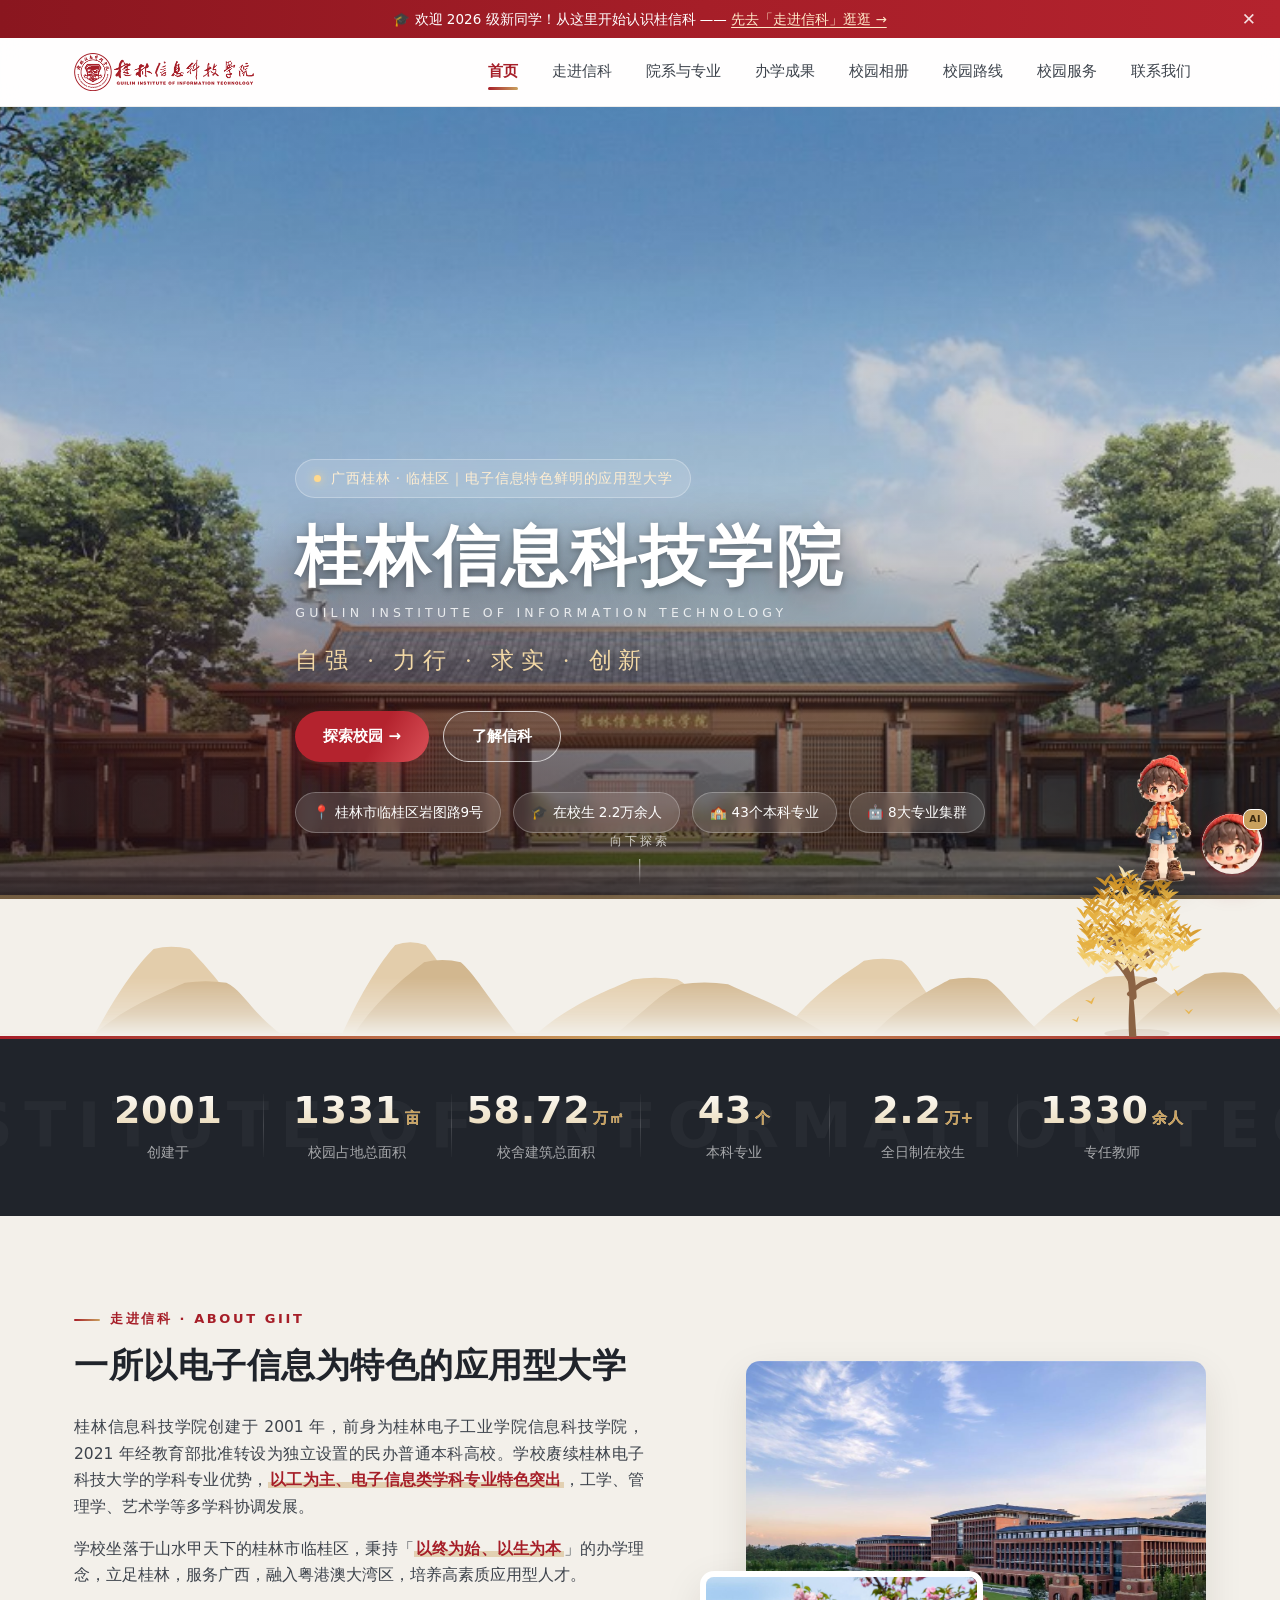
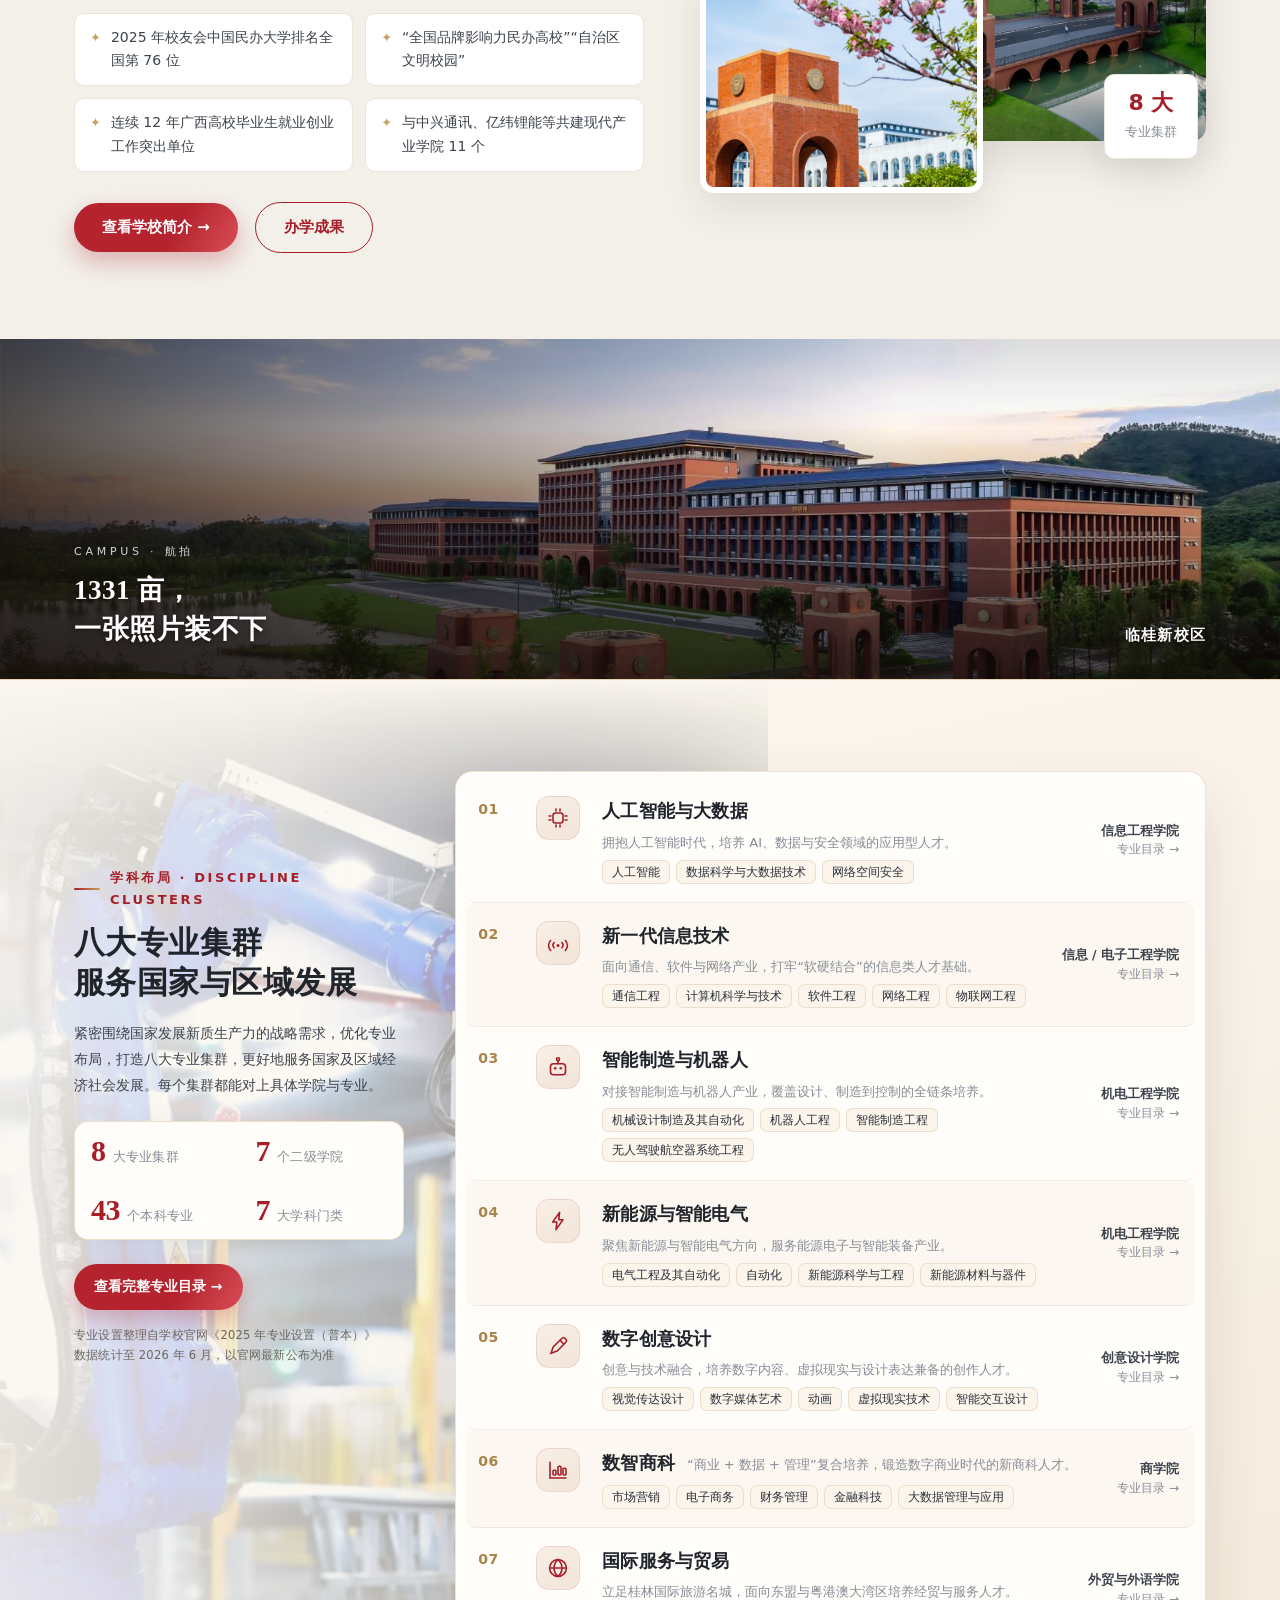
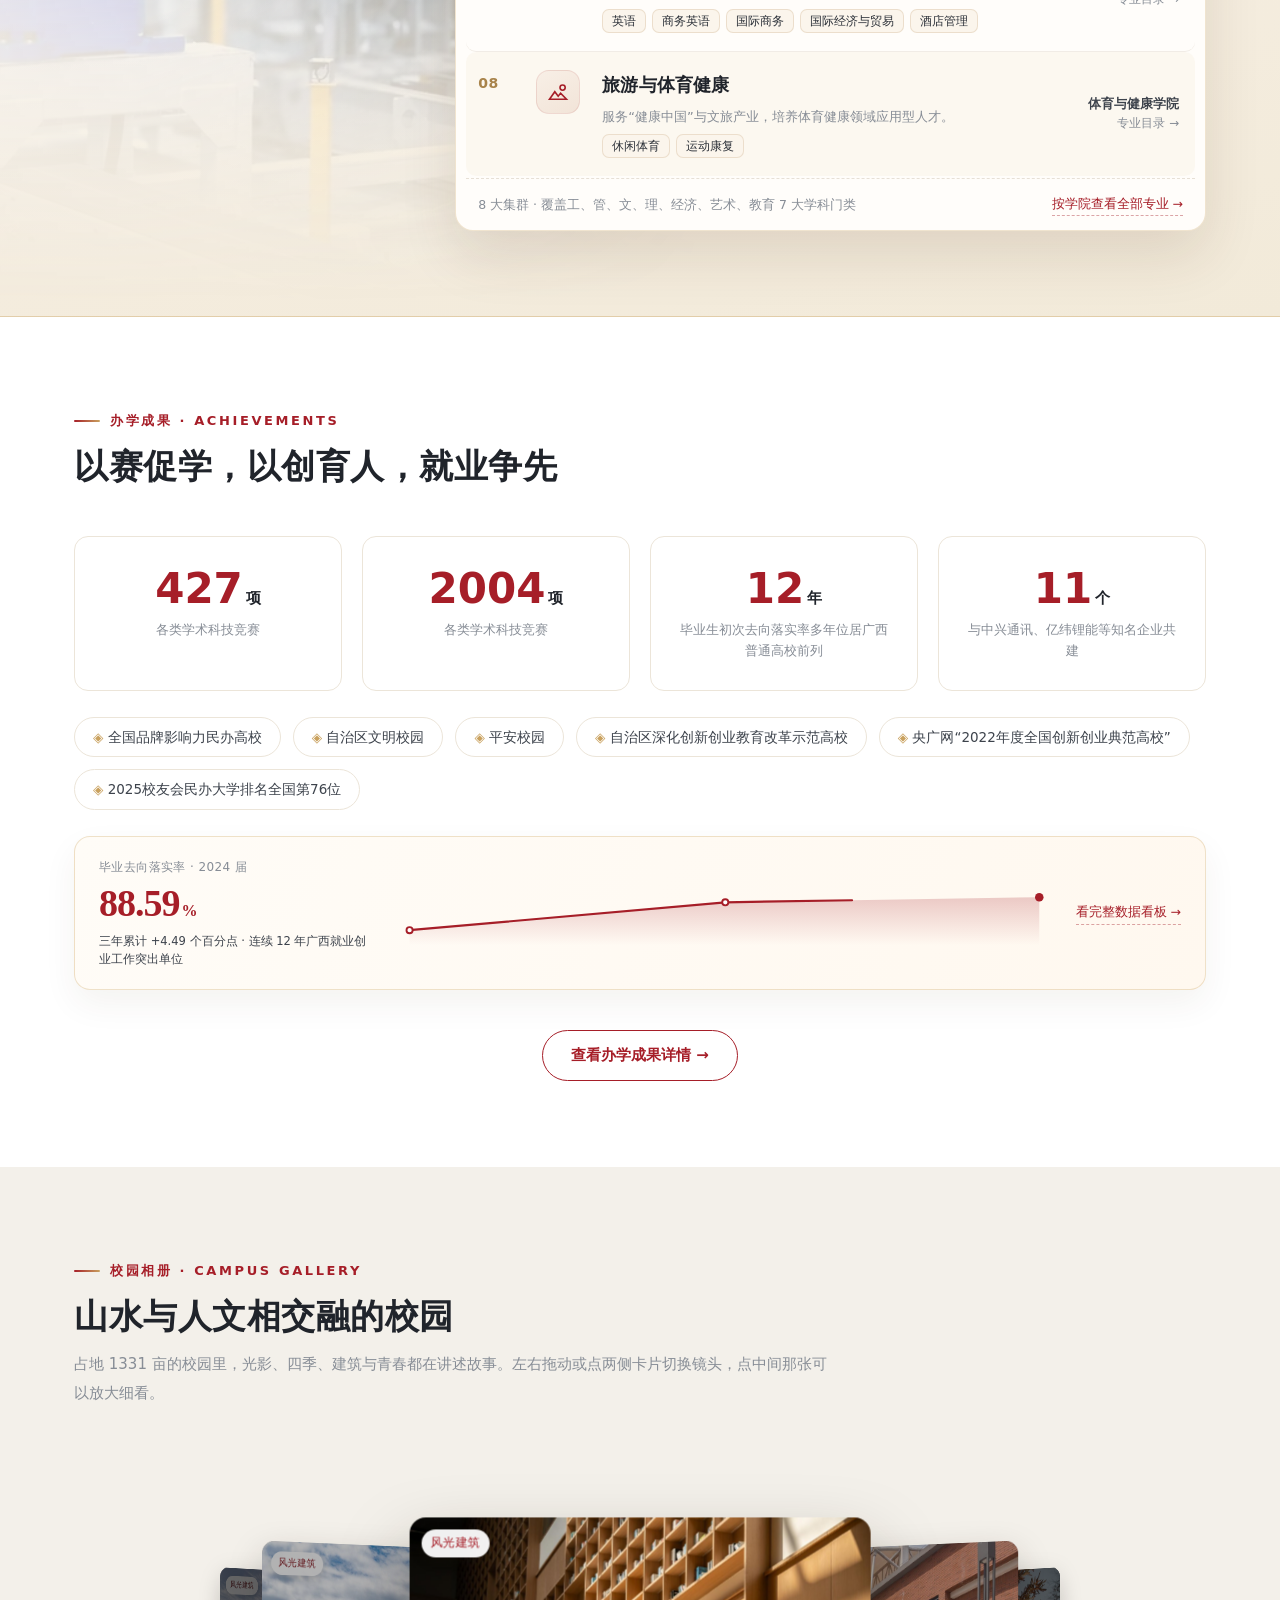
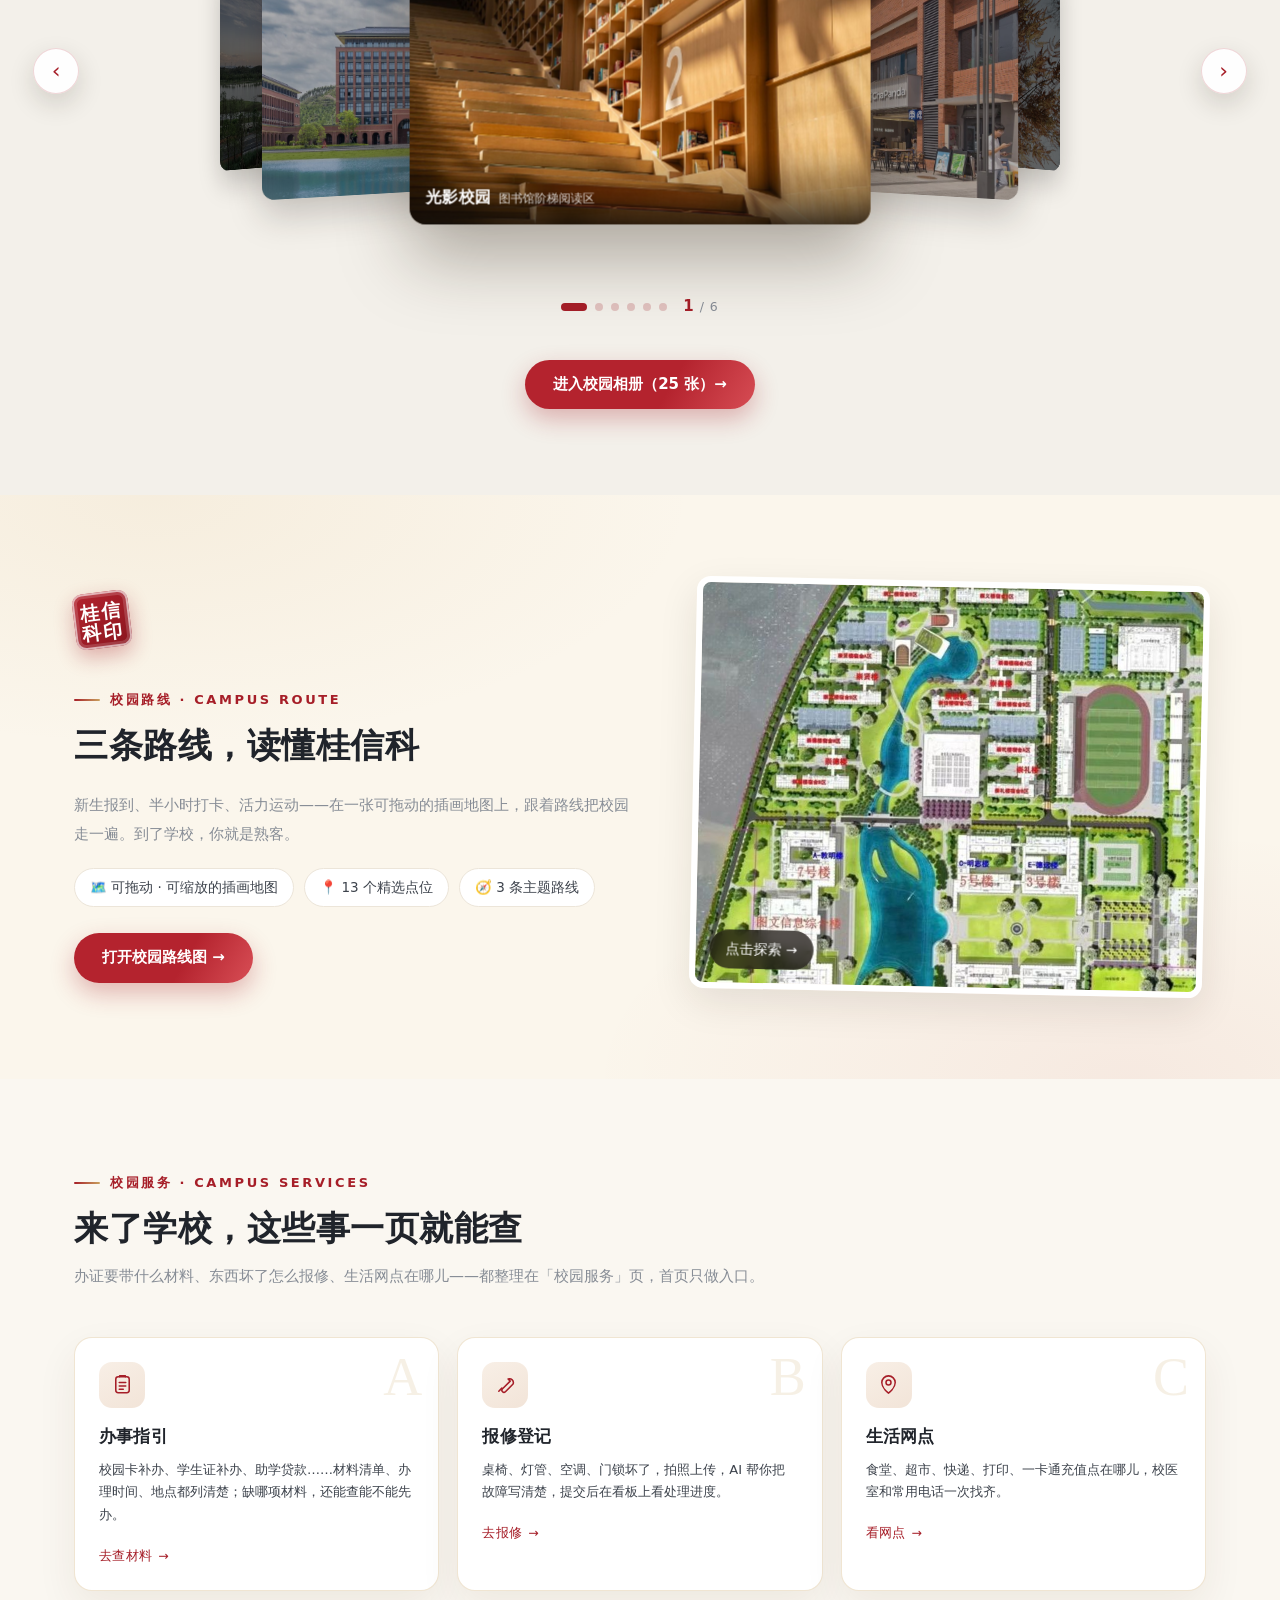
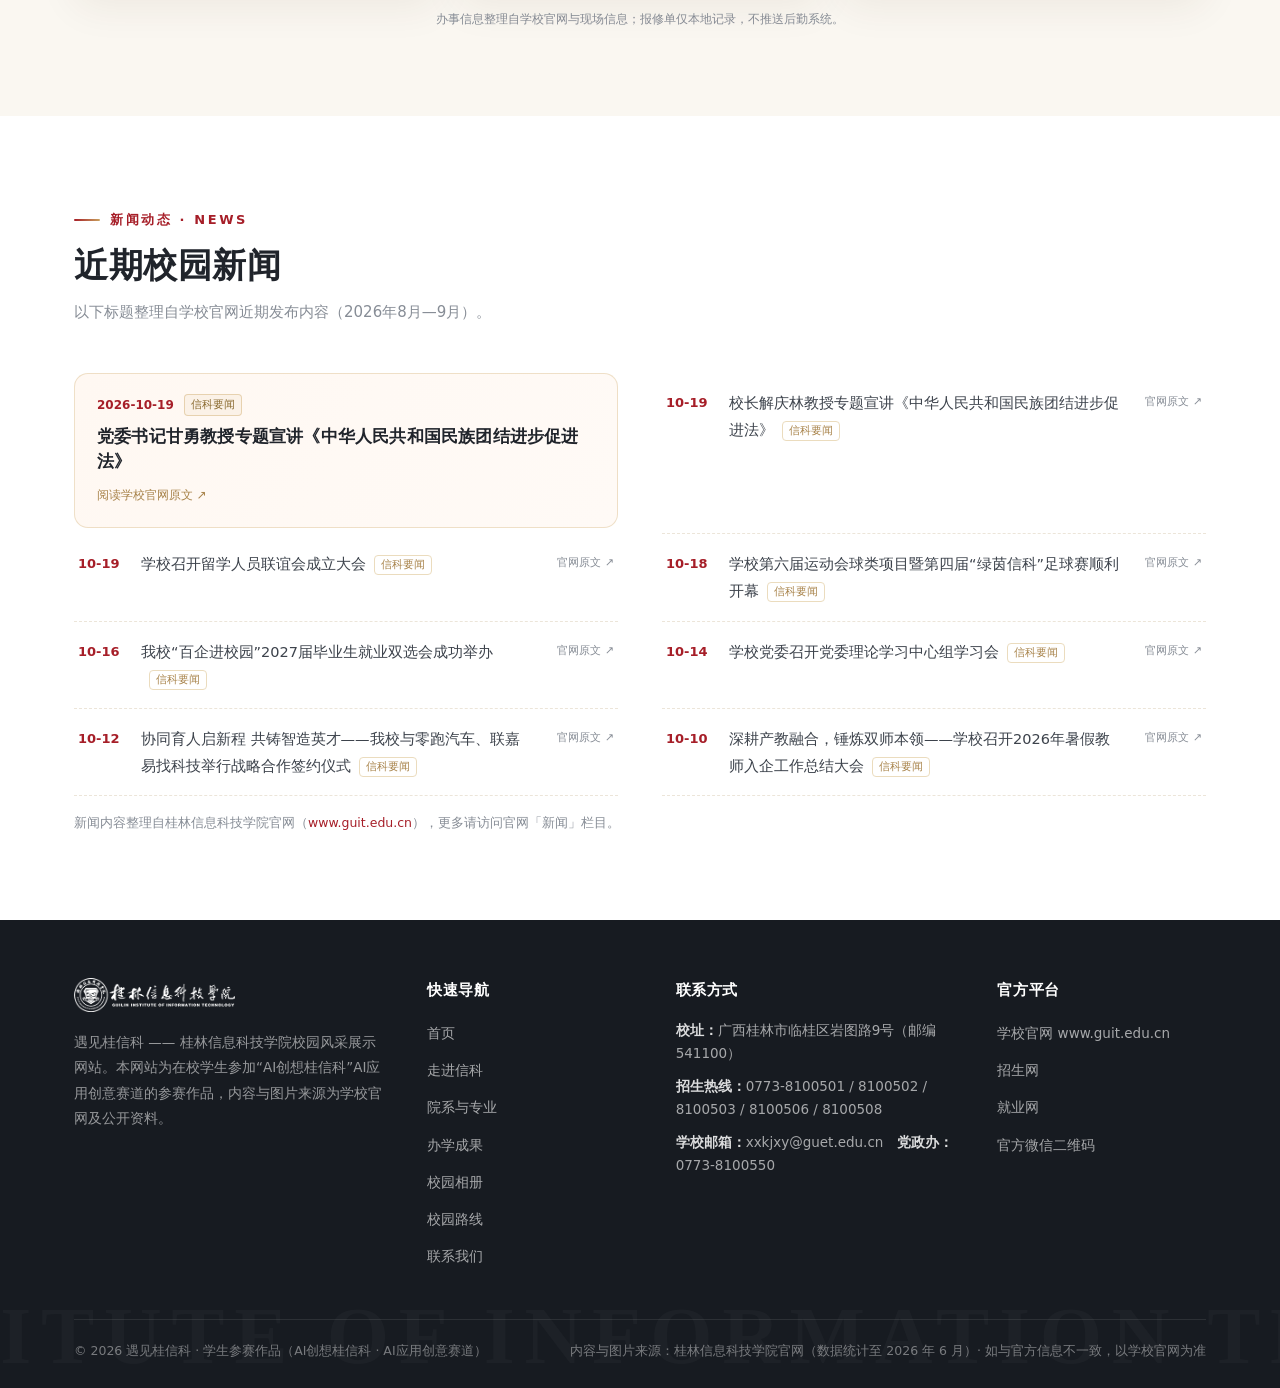
==== commit b7a479eb: "Move campus-tour intro video to homepage" ====
--- a/index.html
+++ b/index.html
@@ -13,8 +13,25 @@
 <link rel="stylesheet" href="assets/css/clusters.css">
 <link rel="stylesheet" href="assets/css/gallery-fan.css">
 <link rel="stylesheet" href="assets/css/home.css">
+<link rel="stylesheet" href="assets/css/loading-intro.css">
 </head>
 <body class="pg-index">
+
+<div class="ci" id="intro" role="dialog" aria-modal="true" aria-label="校园片头">
+  <video class="ci-video" id="ciVideo" src="assets/video/campus-tour.mp4"
+         poster="assets/img/video/campus-tour-poster.jpg" autoplay muted playsinline preload="auto"
+         aria-label="遇见桂信科 · 校园巡游"></video>
+  <div class="ci-scrim"></div>
+  <div class="ci-brand">
+    <img class="ci-logo" src="assets/img/logo-white.png" alt="桂林信息科技学院">
+    <span class="ci-kicker">遇见桂信科 · CAMPUS TOUR</span>
+    <h1 class="ci-title">遇见桂信科</h1>
+    <p class="ci-sub">跟着镜头，先逛一圈校园。</p>
+  </div>
+  <div class="ci-bar"><i id="ciBar"></i></div>
+  <button type="button" class="ci-skip" id="ciSkip">跳过片头 ›</button>
+</div>
+<script>document.documentElement.classList.add('intro-open');</script>
 
 
 
@@ -495,6 +512,41 @@
 <script src="assets/js/route.js"></script>
 <script src="assets/js/gallery-fan.js"></script>
 <script>
+/* 片头：视频播完（或点跳过 / 按 Esc）再露出网站内容 */
+(function () {
+  var el = document.getElementById('intro');
+  var v = document.getElementById('ciVideo');
+  var bar = document.getElementById('ciBar');
+  var skip = document.getElementById('ciSkip');
+  if (!el) return;
+  var done = false;
+
+  function finish() {
+    if (done) return;
+    done = true;
+    try { v && v.pause(); } catch (e) {}
+    document.documentElement.classList.remove('intro-open');
+    el.classList.add('is-out');
+    setTimeout(function () { if (el.parentNode) el.parentNode.removeChild(el); }, 760);
+  }
+
+  if (window.matchMedia && window.matchMedia('(prefers-reduced-motion: reduce)').matches) { finish(); return; }
+  if (skip) skip.addEventListener('click', finish);
+  document.addEventListener('keydown', function (e) { if (e.key === 'Escape') finish(); });
+
+  if (v) {
+    v.addEventListener('timeupdate', function () {
+      if (bar && v.duration) bar.style.width = Math.min(100, (v.currentTime / v.duration) * 100) + '%';
+    });
+    v.addEventListener('ended', function () { setTimeout(finish, 380); });
+    v.addEventListener('error', function () { setTimeout(finish, 800); });
+    setTimeout(finish, 42000);           /* 兜底：视频卡住也要能进站 */
+    var p = v.play();
+    if (p && p.catch) p.catch(function () { setTimeout(finish, 700); });
+  } else { finish(); }
+})();
+</script>
+<script>
 /* 首页就业率小图：滚到就播放 */
 (function(){
   var el = document.getElementById('honorChart');
--- a/assets/css/loading-intro.css
+++ b/assets/css/loading-intro.css
@@ -0,0 +1,78 @@
+/* ============================================================
+   走进信科 · 片头加载页（全屏播放校园巡游视频，播完进站）
+   ============================================================ */
+
+.ci{
+  position:fixed;inset:0;z-index:9999;background:#0E0B09;overflow:hidden;
+  opacity:1;transition:opacity .7s ease;
+}
+.ci.is-out{opacity:0;pointer-events:none}
+.ci.is-out .ci-video{transform:scale(1.03)}
+.ci-video{
+  position:absolute;inset:0;width:100%;height:100%;object-fit:cover;object-position:center 55%;
+  transition:transform 1.2s ease;
+}
+.ci-scrim{
+  position:absolute;inset:0;pointer-events:none;
+  background:
+    linear-gradient(180deg,rgba(12,8,6,.52) 0%,rgba(12,8,6,.05) 24%,rgba(12,8,6,0) 44%,rgba(12,8,6,.45) 66%,rgba(12,8,6,.88) 100%),
+    linear-gradient(90deg,rgba(12,8,6,.45) 0%,rgba(12,8,6,0) 52%);
+}
+
+/* 左下角品牌区 */
+.ci-brand{
+  position:absolute;left:0;right:0;bottom:0;padding:0 56px 54px;z-index:3;
+  display:flex;flex-direction:column;align-items:flex-start;gap:10px;
+  animation:ci-rise .9s cubic-bezier(.2,.8,.3,1) .15s both;
+}
+@keyframes ci-rise{from{opacity:0;transform:translateY(18px)}to{opacity:1;transform:none}}
+.ci-brand::before{
+  content:"";position:absolute;left:-60px;bottom:-80px;width:min(720px,74vw);height:340px;
+  background:radial-gradient(58% 100% at 28% 100%,rgba(10,7,5,.78),rgba(10,7,5,0) 72%);
+  pointer-events:none;z-index:-1;
+}
+.ci-logo{width:clamp(132px,11vw,168px);height:auto;margin-bottom:6px;
+  filter:drop-shadow(0 3px 14px rgba(0,0,0,.7)) brightness(1.06)}
+.ci-kicker{font-size:11px;letter-spacing:.36em;color:rgba(255,255,255,.8);font-weight:600;
+  text-shadow:0 1px 8px rgba(0,0,0,.6)}
+.ci-title{
+  margin:0;font-family:var(--font-serif);font-size:clamp(30px,4.6vw,54px);line-height:1.16;
+  color:#fff;letter-spacing:.06em;text-shadow:0 4px 26px rgba(0,0,0,.5);
+}
+.ci-sub{margin:2px 0 0;font-size:13.5px;letter-spacing:.04em;color:rgba(255,255,255,.9);
+  text-shadow:0 1px 8px rgba(0,0,0,.65)}
+
+/* 进度条 */
+.ci-bar{
+  position:absolute;left:0;right:0;bottom:0;height:3px;background:rgba(255,255,255,.16);z-index:3;
+}
+.ci-bar i{
+  display:block;height:100%;width:0;
+  background:linear-gradient(90deg,#A61E28,#E0B061);
+  box-shadow:0 0 14px rgba(224,176,97,.55);
+  transition:width .25s linear;
+}
+
+/* 跳过 */
+.ci-skip{
+  position:absolute;right:34px;top:30px;z-index:4;
+  font-family:inherit;font-size:12.5px;letter-spacing:.1em;color:rgba(255,255,255,.86);
+  background:rgba(20,14,10,.34);border:1px solid rgba(255,255,255,.28);border-radius:999px;
+  padding:8px 16px;cursor:pointer;
+  -webkit-backdrop-filter:blur(6px);backdrop-filter:blur(6px);
+  transition:background .22s,border-color .22s,color .22s,transform .22s;
+}
+.ci-skip:hover{background:rgba(166,30,40,.85);border-color:transparent;color:#fff;transform:translateY(-1px)}
+
+@media (max-width:820px){
+  .ci-brand{padding:0 22px 40px;gap:8px}
+  .ci-logo{width:112px}
+  .ci-kicker{font-size:10px;letter-spacing:.28em}
+  .ci-sub{font-size:12.5px}
+  .ci-skip{right:16px;top:16px;font-size:12px;padding:7px 13px}
+}
+
+@media (prefers-reduced-motion:reduce){
+  .ci,.ci-video{transition:none}
+  .ci-brand{animation:none}
+}
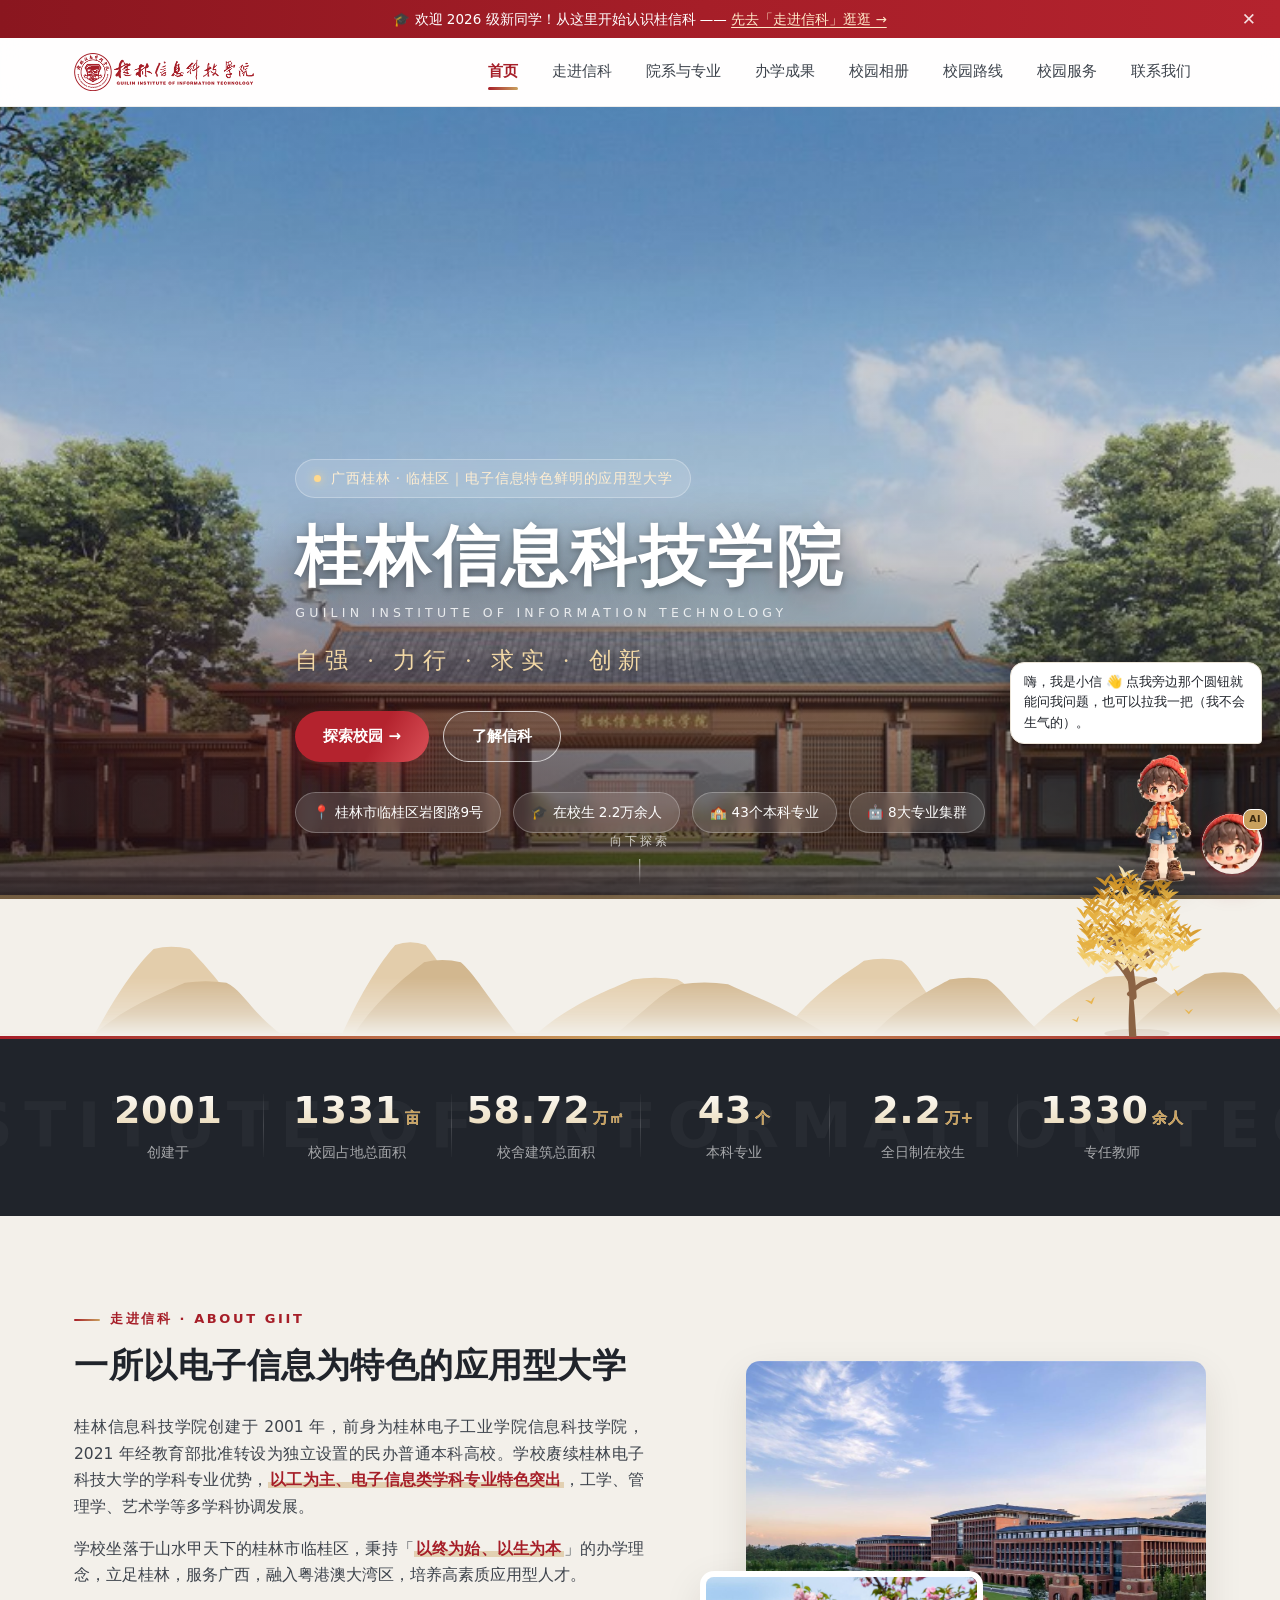
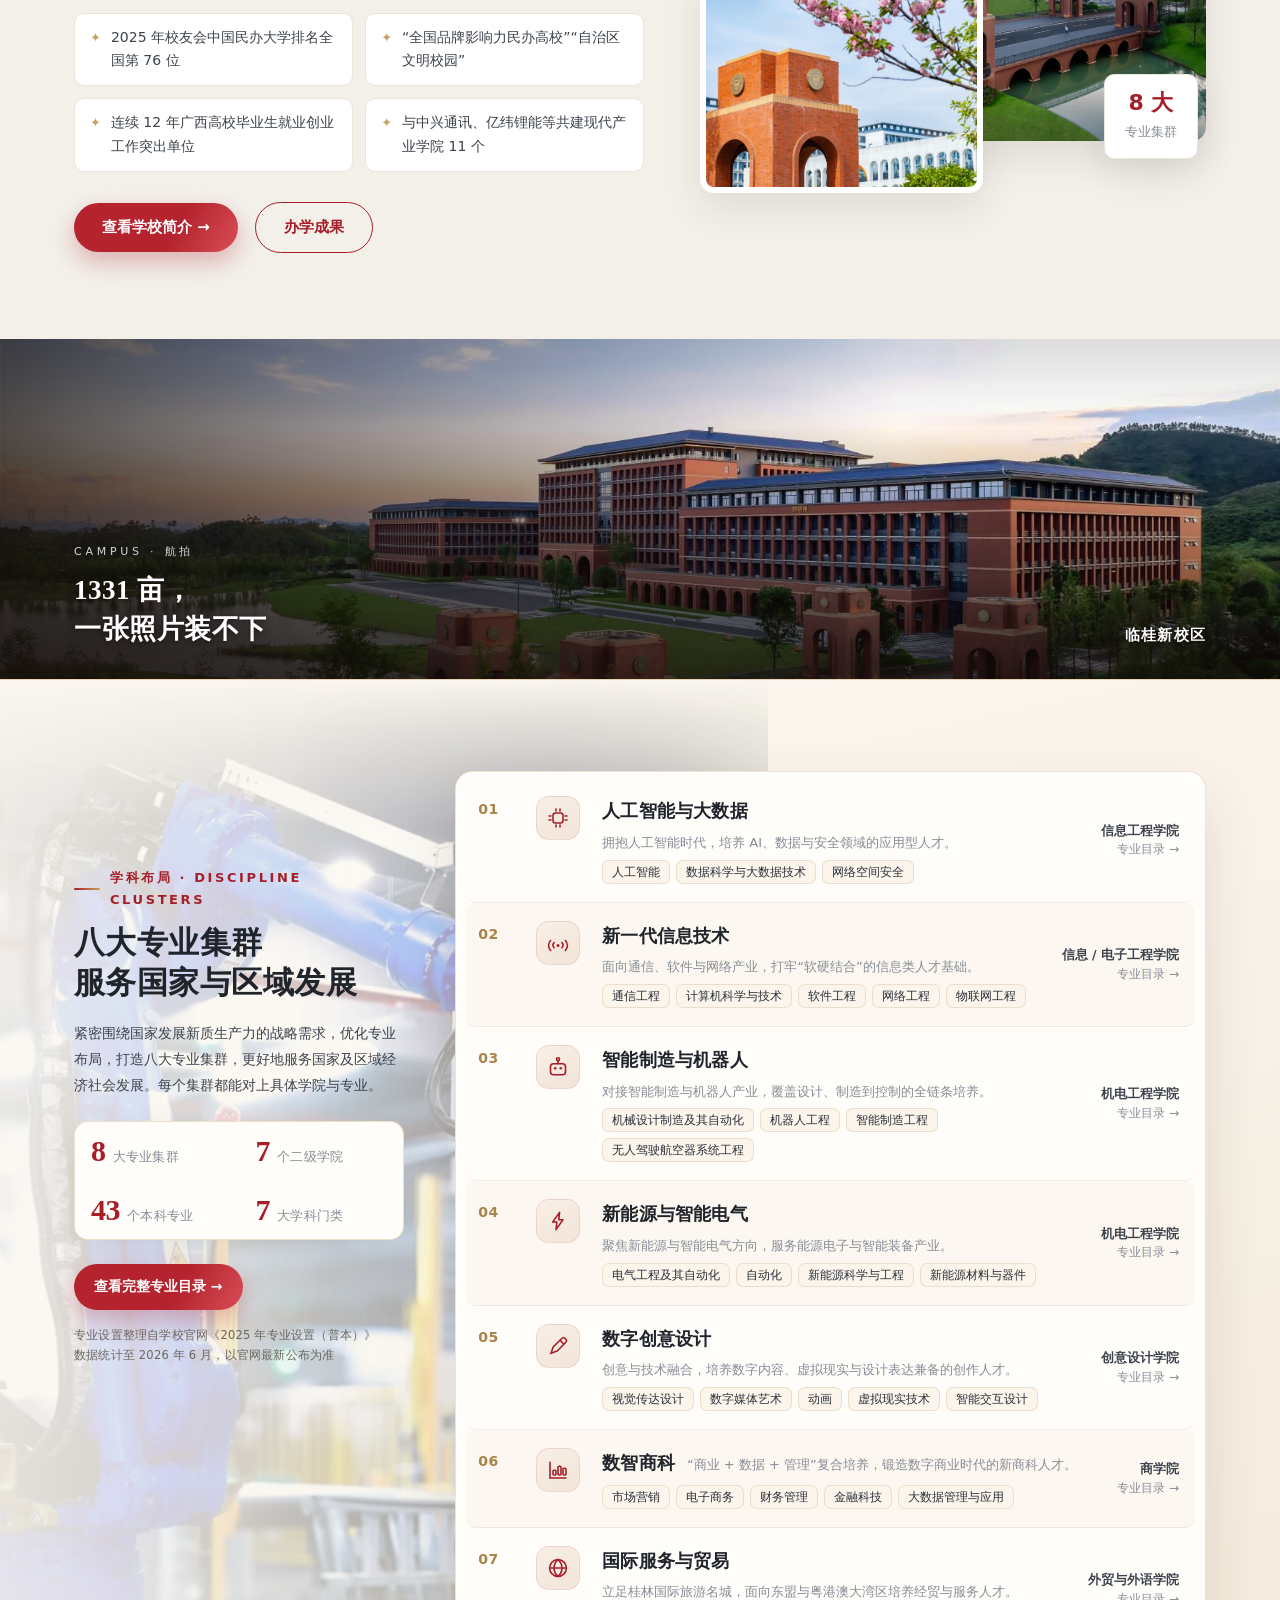
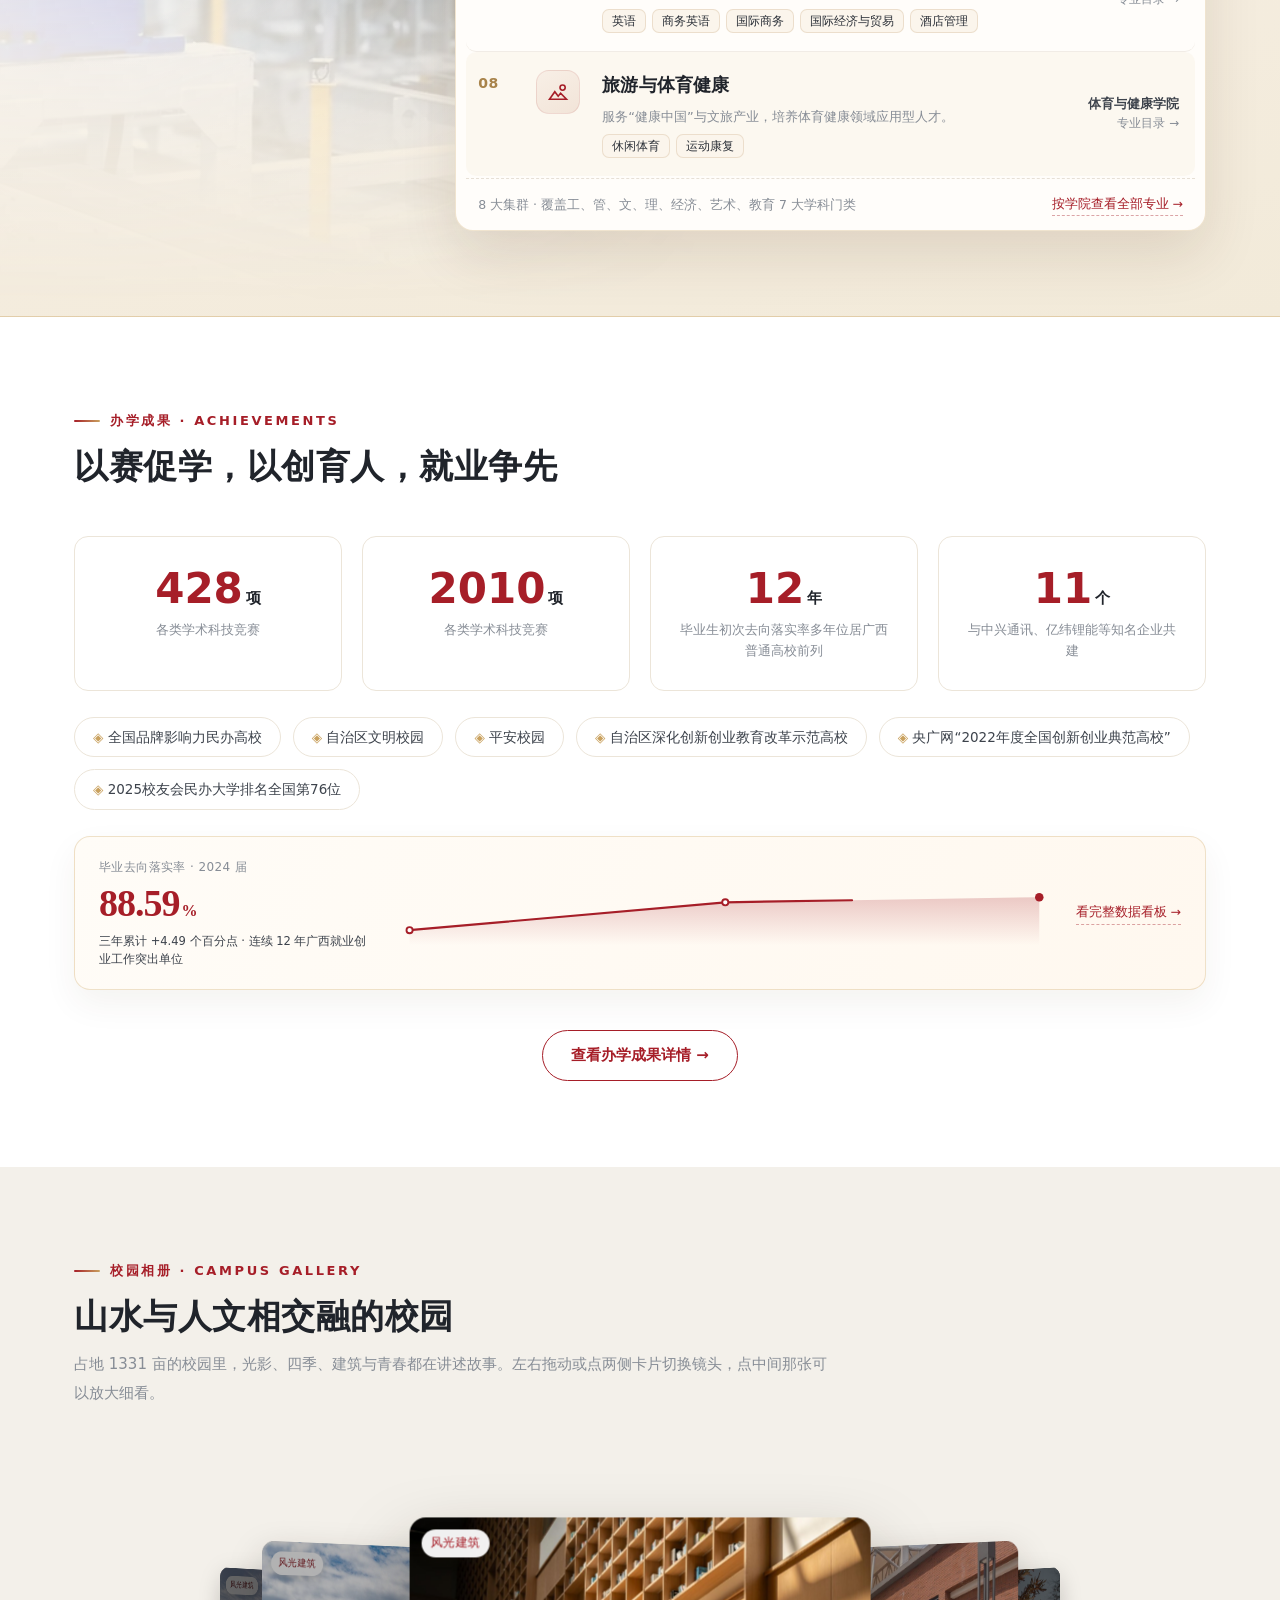
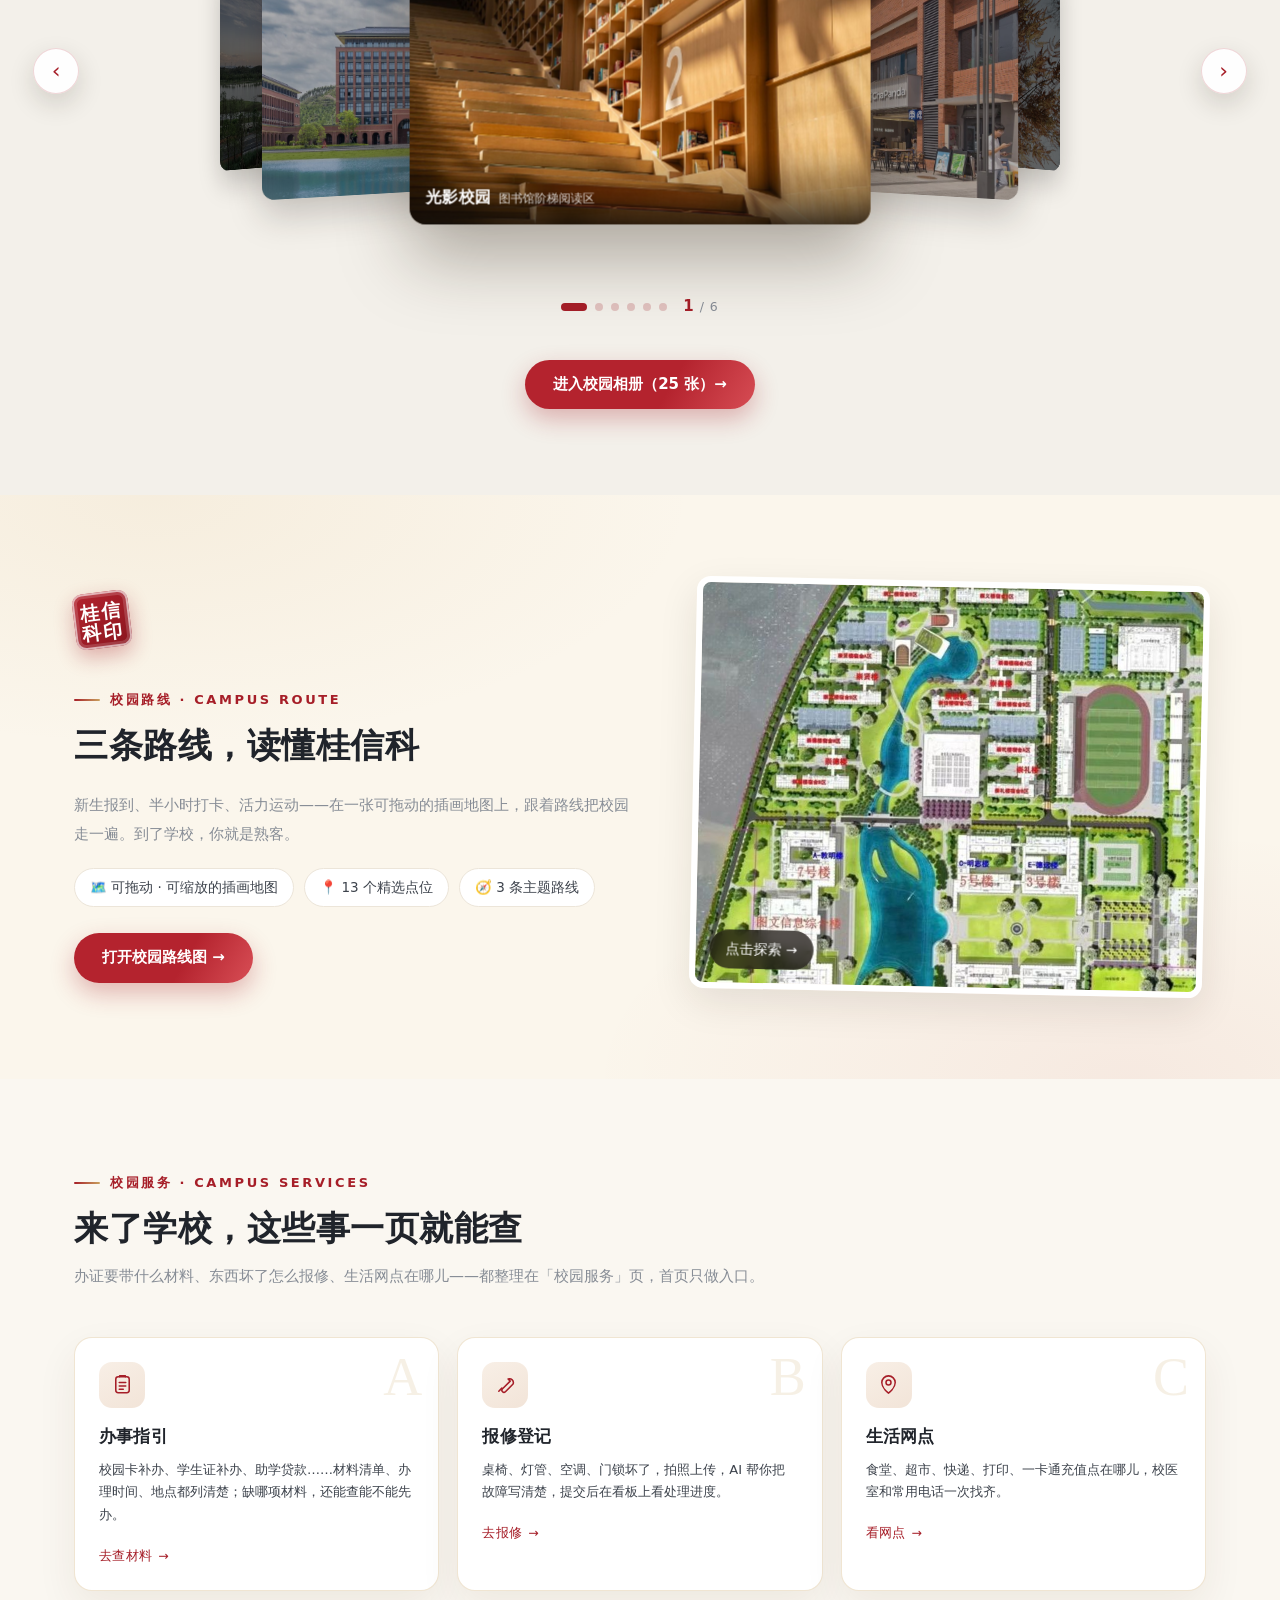
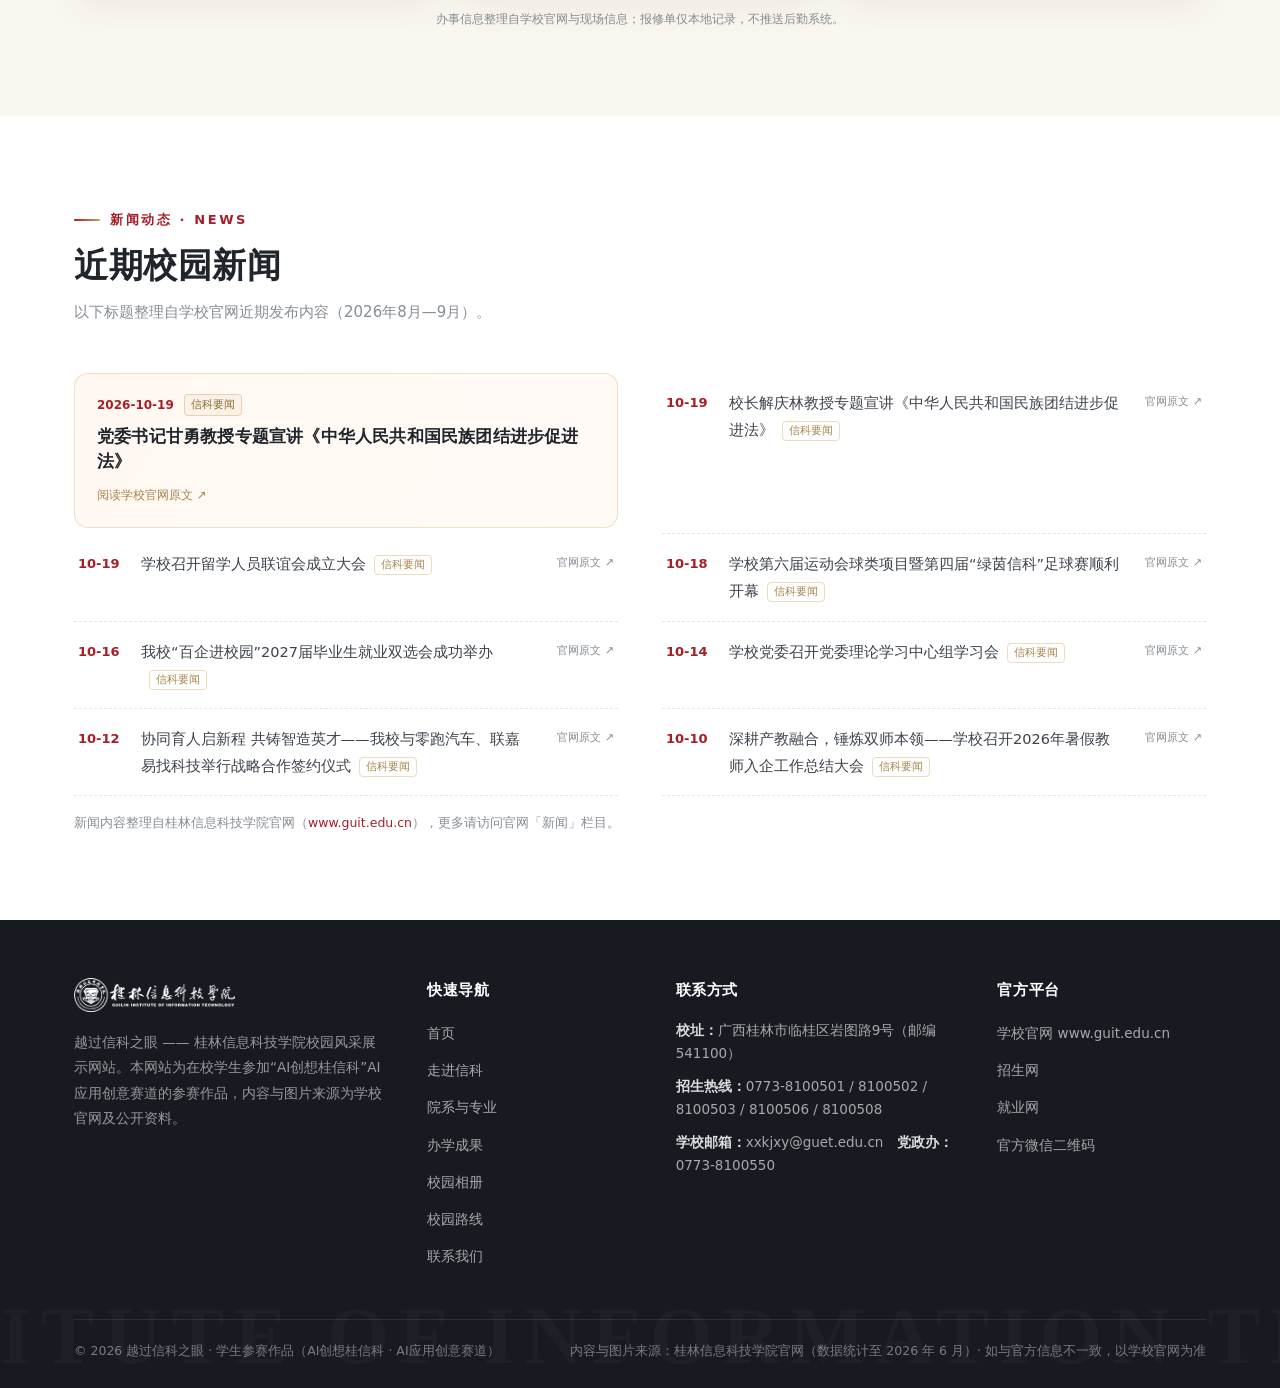
==== commit 6515c862: "作品更名为《越过信科之眼》 · index.html" ====
--- a/index.html
+++ b/index.html
@@ -3,8 +3,8 @@
 <head>
 <meta charset="UTF-8">
 <meta name="viewport" content="width=device-width, initial-scale=1.0">
-<title>遇见桂信科 | 桂林信息科技学院校园风采展示网站</title>
-<meta name="description" content="遇见桂信科——桂林信息科技学院（GIIT）校园风采展示网站：学校简介、院系专业、办学成果、校园相册与联系方式。校训：自强 力行 求实 创新。">
+<title>越过信科之眼 | 桂林信息科技学院校园风采展示网站</title>
+<meta name="description" content="越过信科之眼——桂林信息科技学院（GIIT）校园风采展示网站：学校简介、院系专业、办学成果、校园相册与联系方式。校训：自强 力行 求实 创新。">
 <link rel="icon" href="assets/img/favicon.png">
 <link rel="stylesheet" href="assets/css/style.css">
 <link rel="stylesheet" href="assets/css/polish.css">
@@ -20,13 +20,13 @@
 <div class="ci" id="intro" role="dialog" aria-modal="true" aria-label="校园片头">
   <video class="ci-video" id="ciVideo" src="assets/video/campus-tour.mp4"
          poster="assets/img/video/campus-tour-poster.jpg" autoplay muted playsinline preload="auto"
-         aria-label="遇见桂信科 · 校园巡游"></video>
+         aria-label="越过信科之眼 · 校园飞行"></video>
   <div class="ci-scrim"></div>
   <div class="ci-brand">
     <img class="ci-logo" src="assets/img/logo-white.png" alt="桂林信息科技学院">
-    <span class="ci-kicker">遇见桂信科 · CAMPUS TOUR</span>
-    <h1 class="ci-title">遇见桂信科</h1>
-    <p class="ci-sub">跟着镜头，先逛一圈校园。</p>
+    <span class="ci-kicker">越过信科之眼 · OVER THE EYE OF GIIT</span>
+    <h1 class="ci-title">越过信科之眼</h1>
+    <p class="ci-sub">跟着镜头，从信科之眼飞过整个校园。</p>
   </div>
   <div class="ci-bar"><i id="ciBar"></i></div>
   <button type="button" class="ci-skip" id="ciSkip">跳过片头 ›</button>
@@ -468,7 +468,7 @@
     <div class="f-grid">
       <div class="f-brand">
         <img src="assets/img/logo-white.png" alt="桂林信息科技学院">
-        <p>遇见桂信科 —— 桂林信息科技学院校园风采展示网站。本网站为在校学生参加“AI创想桂信科”AI应用创意赛道的参赛作品，内容与图片来源为学校官网及公开资料。</p>
+        <p>越过信科之眼 —— 桂林信息科技学院校园风采展示网站。本网站为在校学生参加“AI创想桂信科”AI应用创意赛道的参赛作品，内容与图片来源为学校官网及公开资料。</p>
       </div>
       <div>
         <div class="f-title">快速导航</div>
@@ -501,7 +501,7 @@
       </div>
     </div>
     <div class="f-bottom">
-      <span>© <span class="js-year">2026</span> 遇见桂信科 · 学生参赛作品（AI创想桂信科 · AI应用创意赛道）</span>
+      <span>© <span class="js-year">2026</span> 越过信科之眼 · 学生参赛作品（AI创想桂信科 · AI应用创意赛道）</span>
       <span>内容与图片来源：桂林信息科技学院官网（数据统计至 2026 年 6 月）· 如与官方信息不一致，以学校官网为准</span>
     </div>
   </div>
